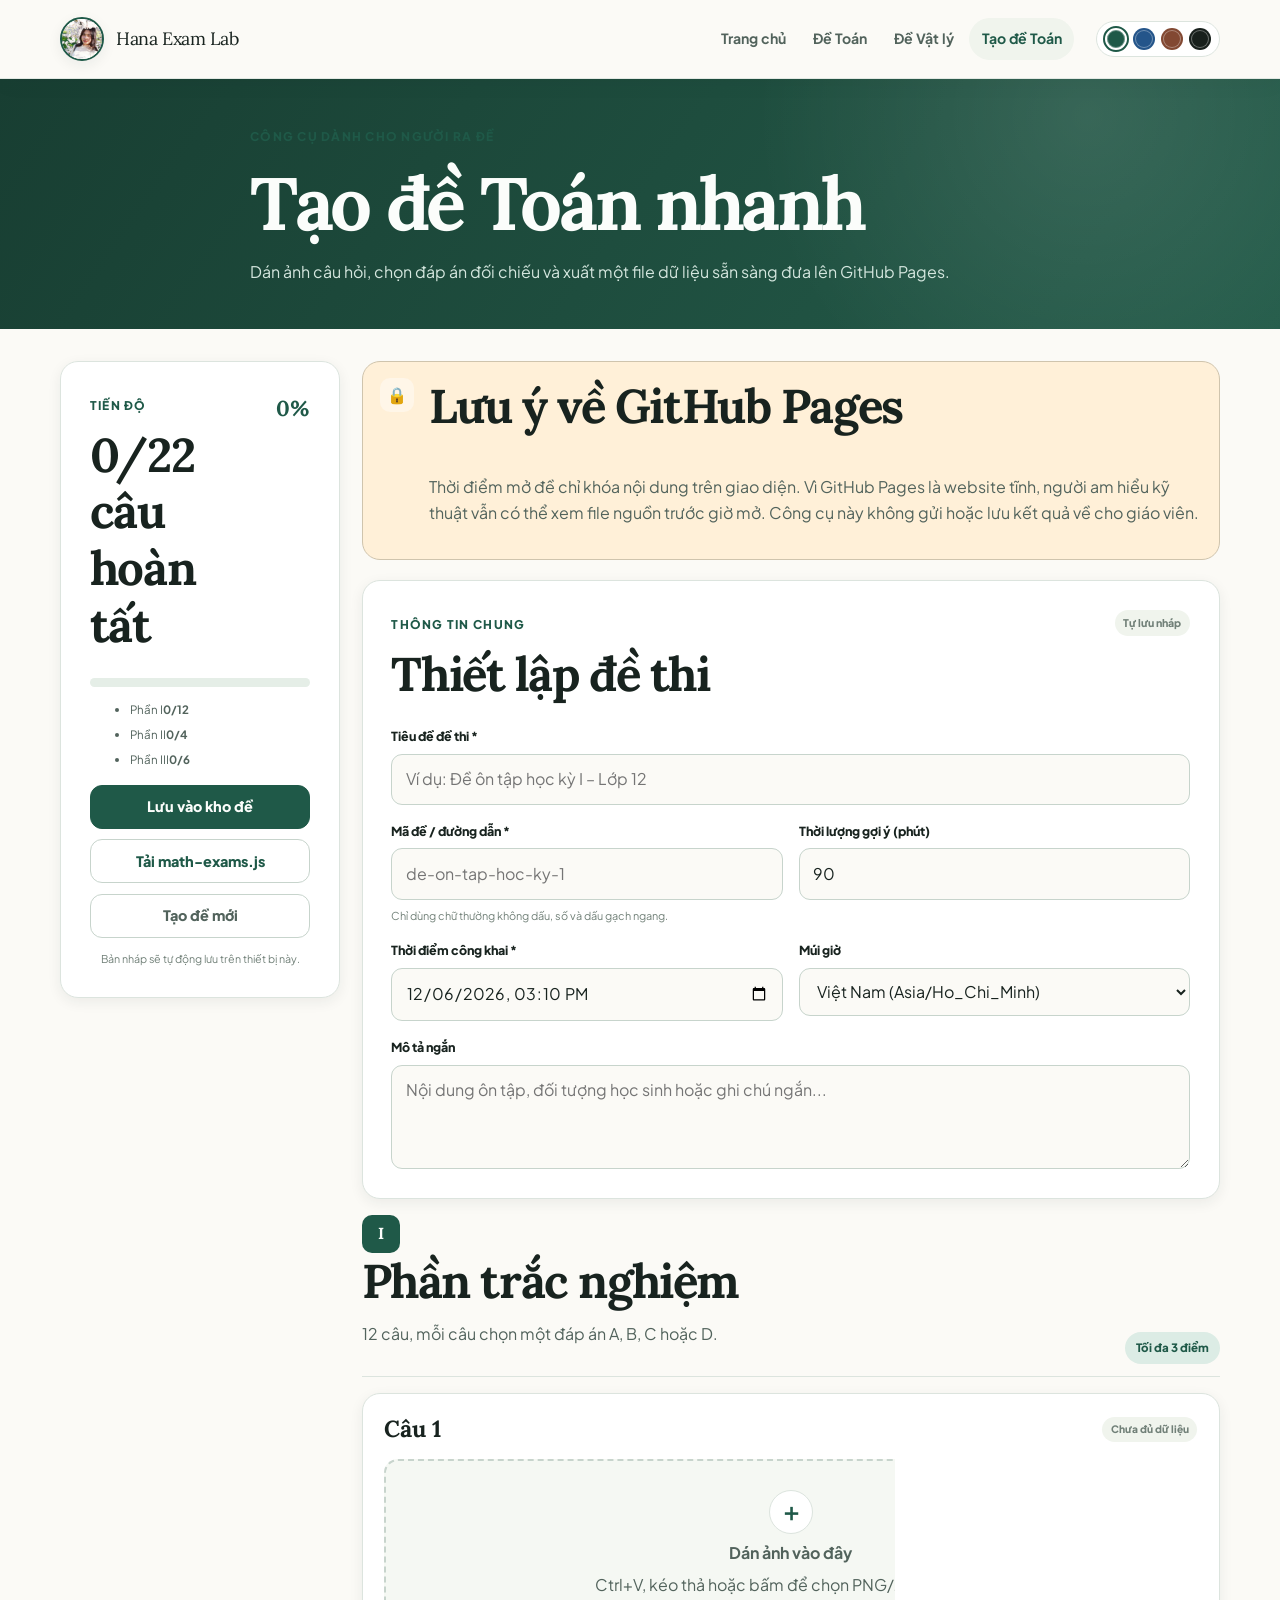
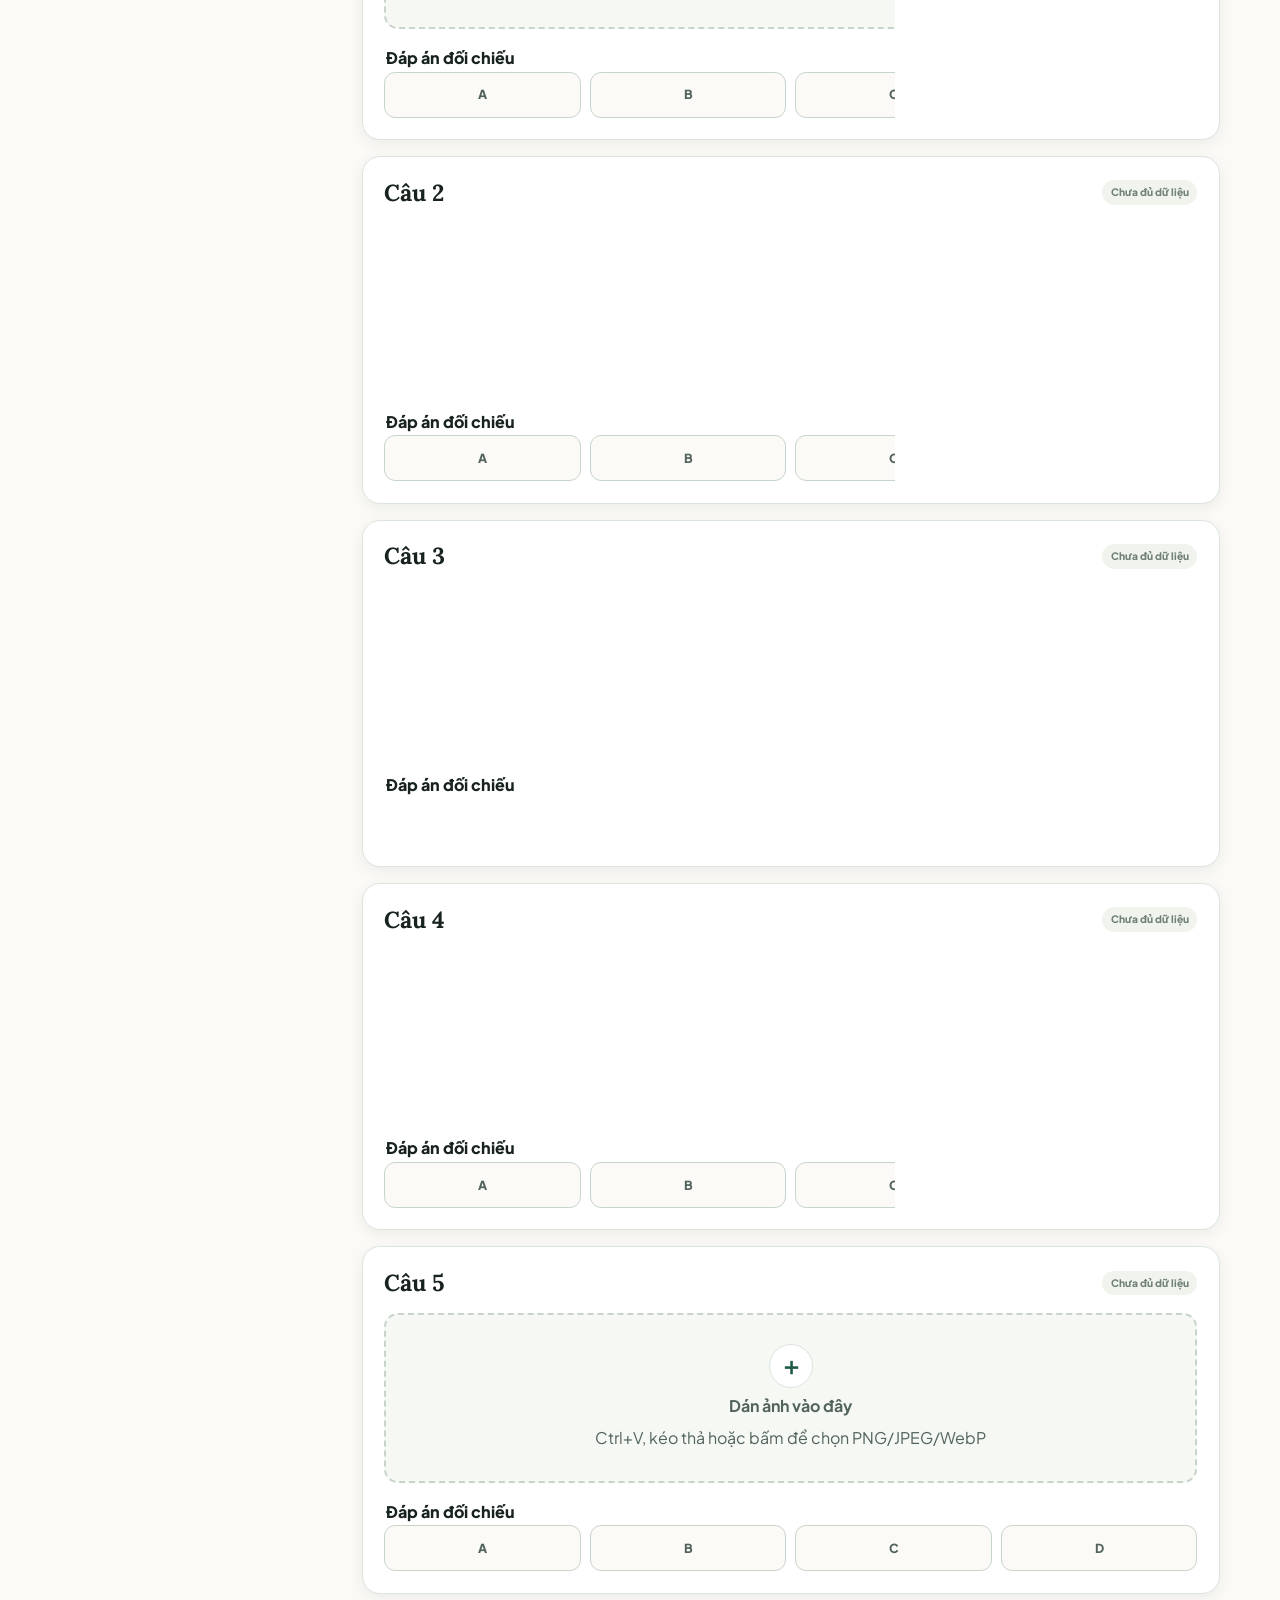
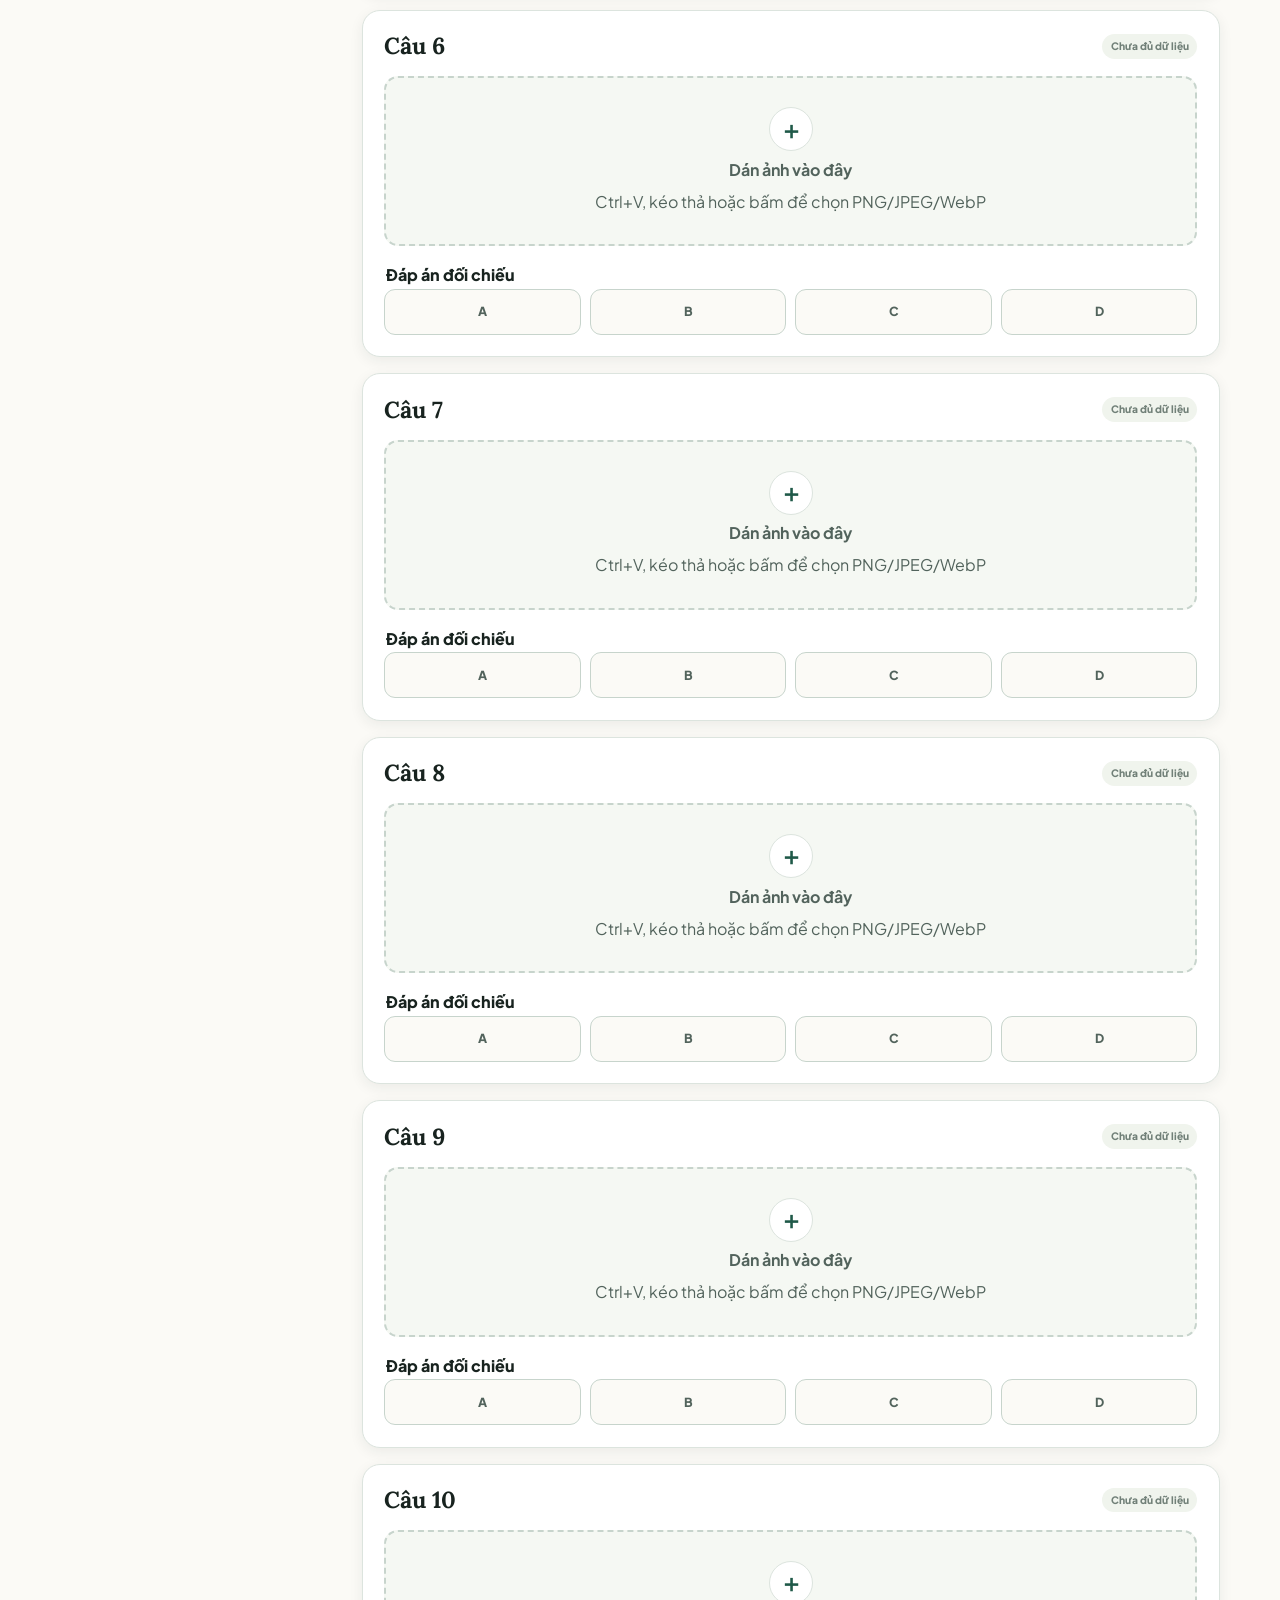
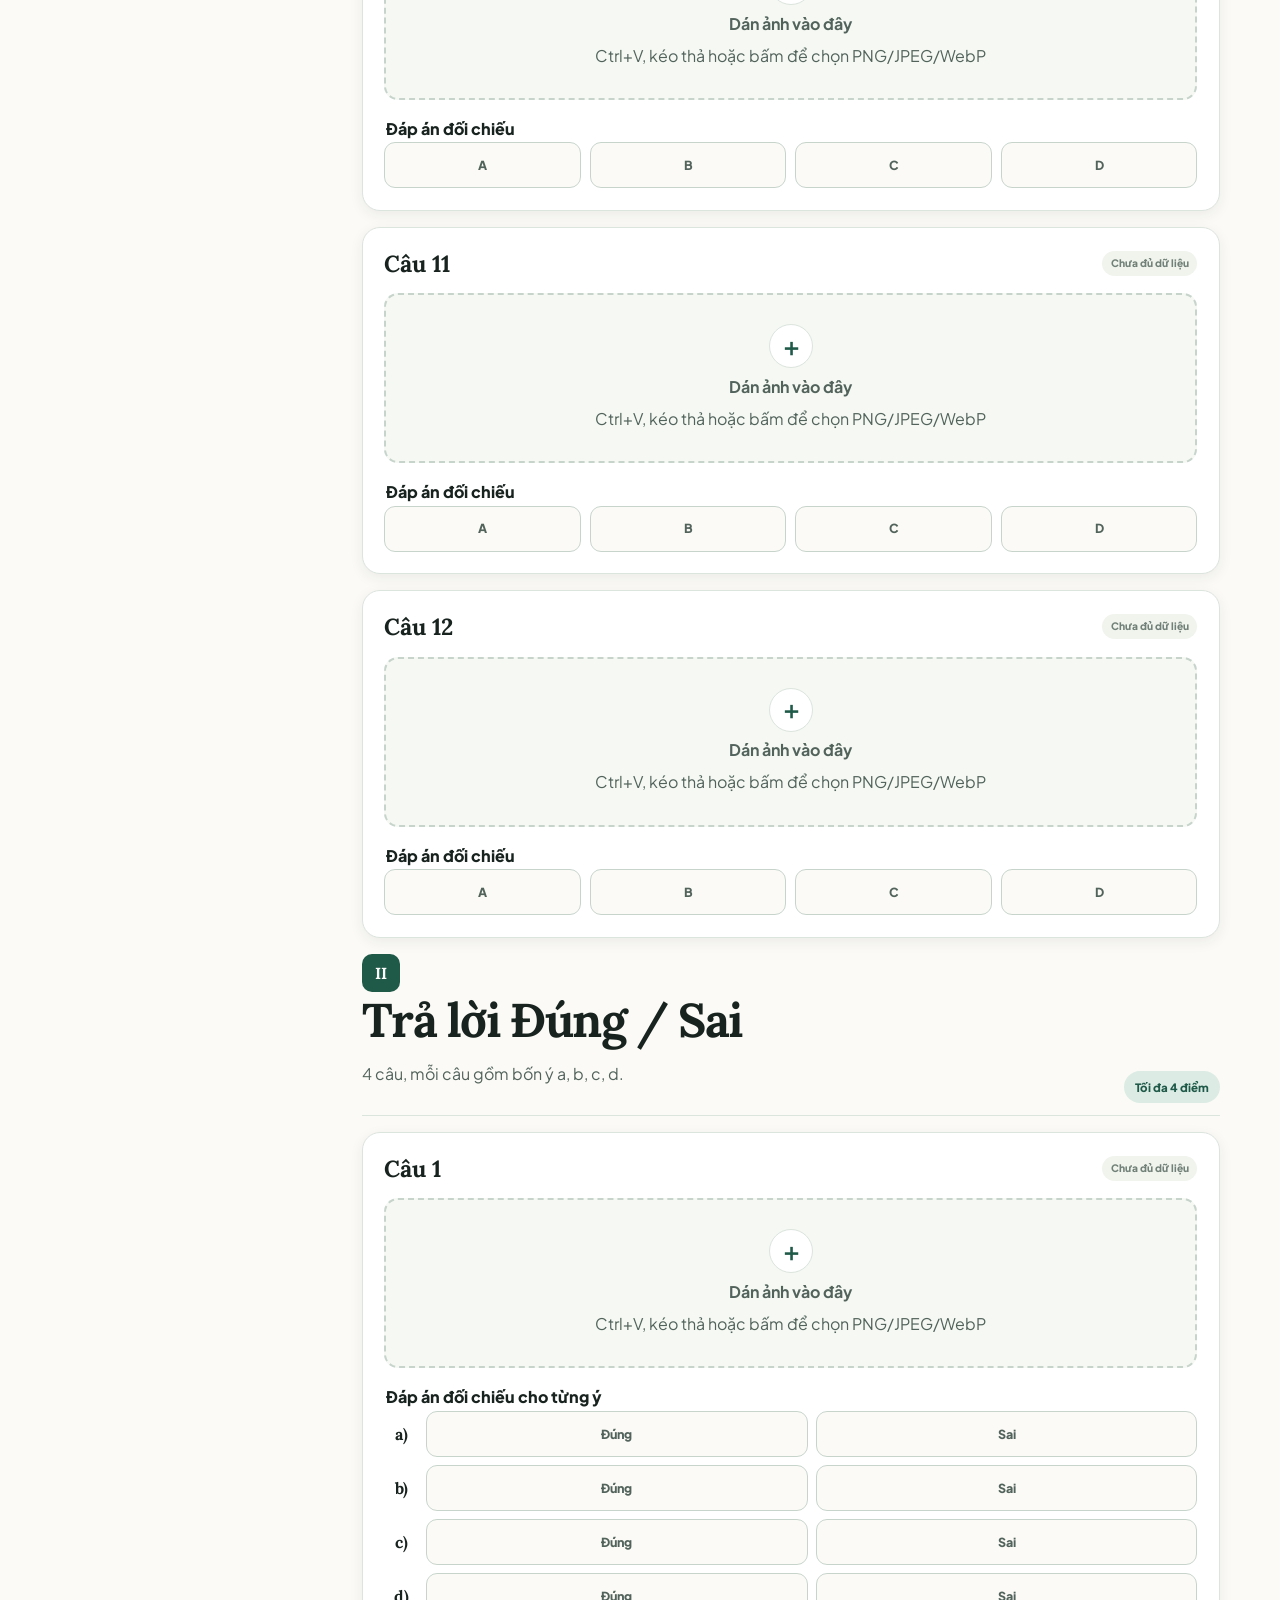
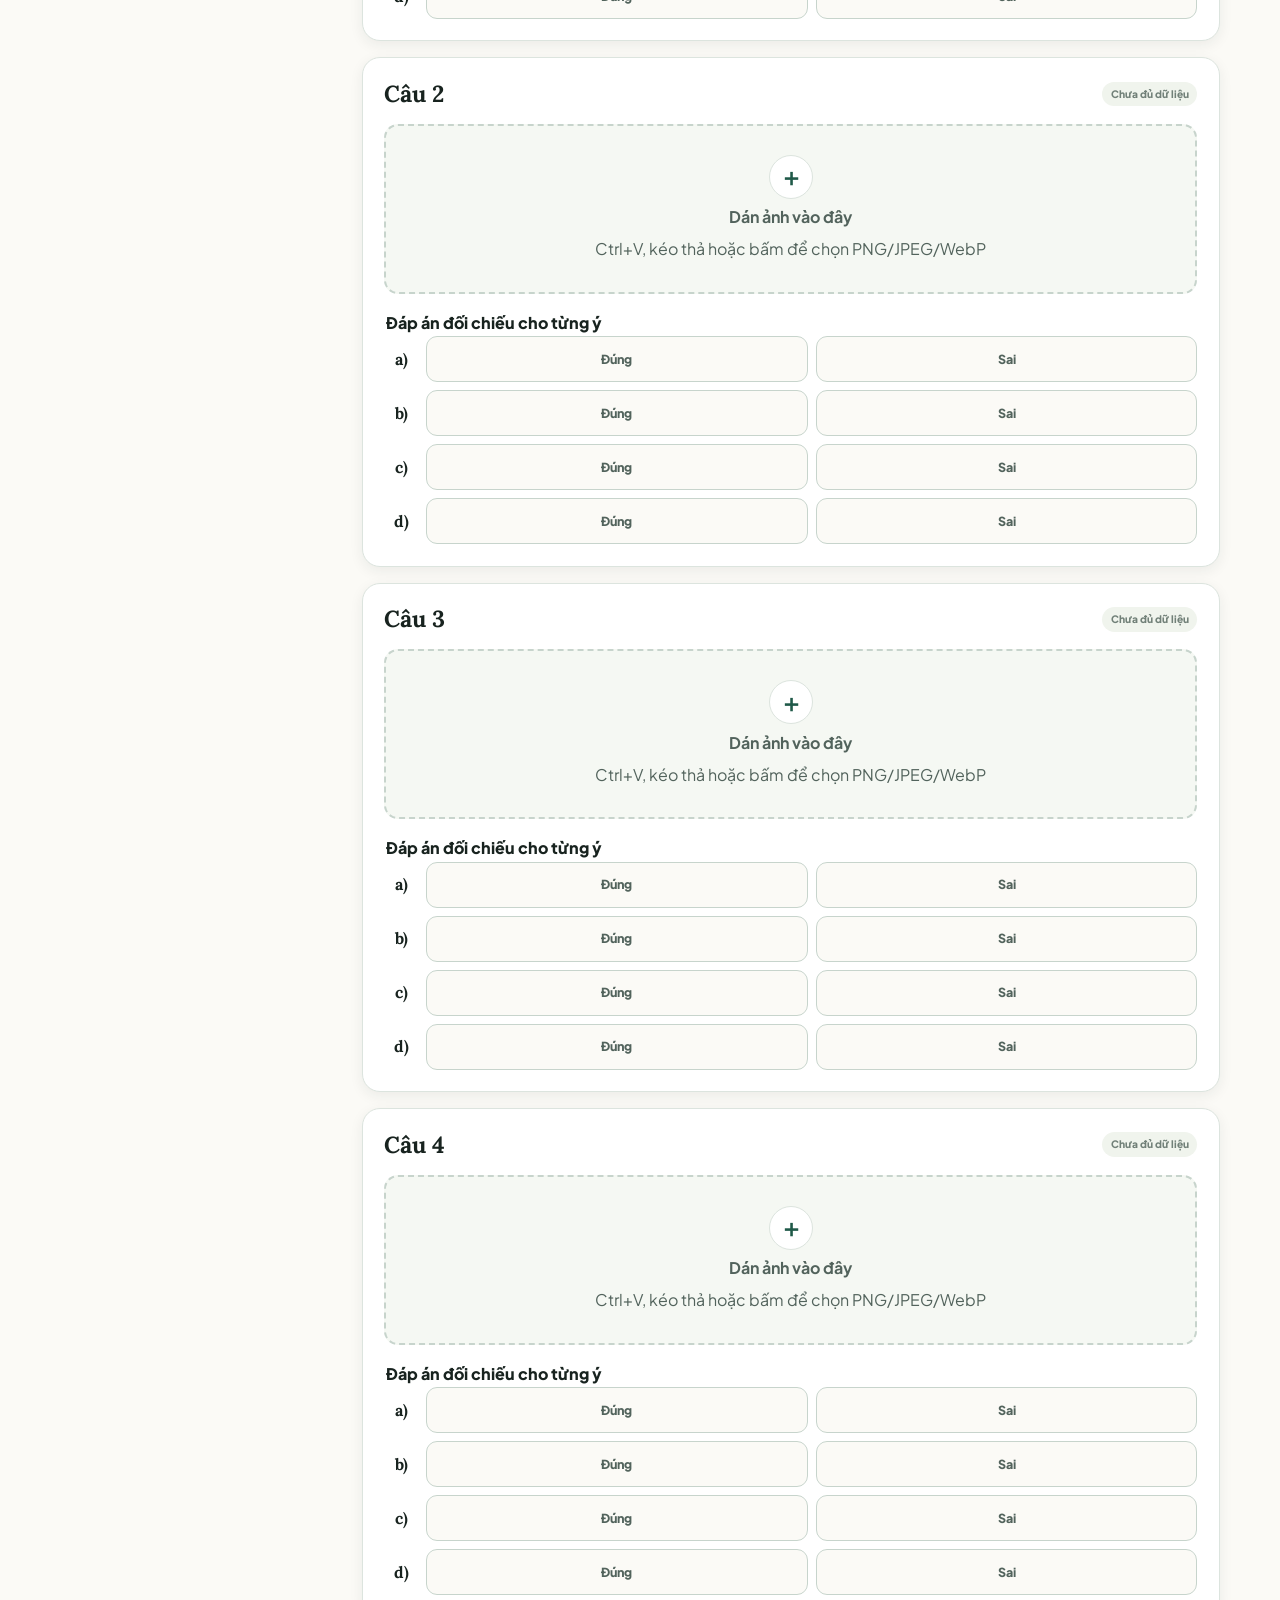
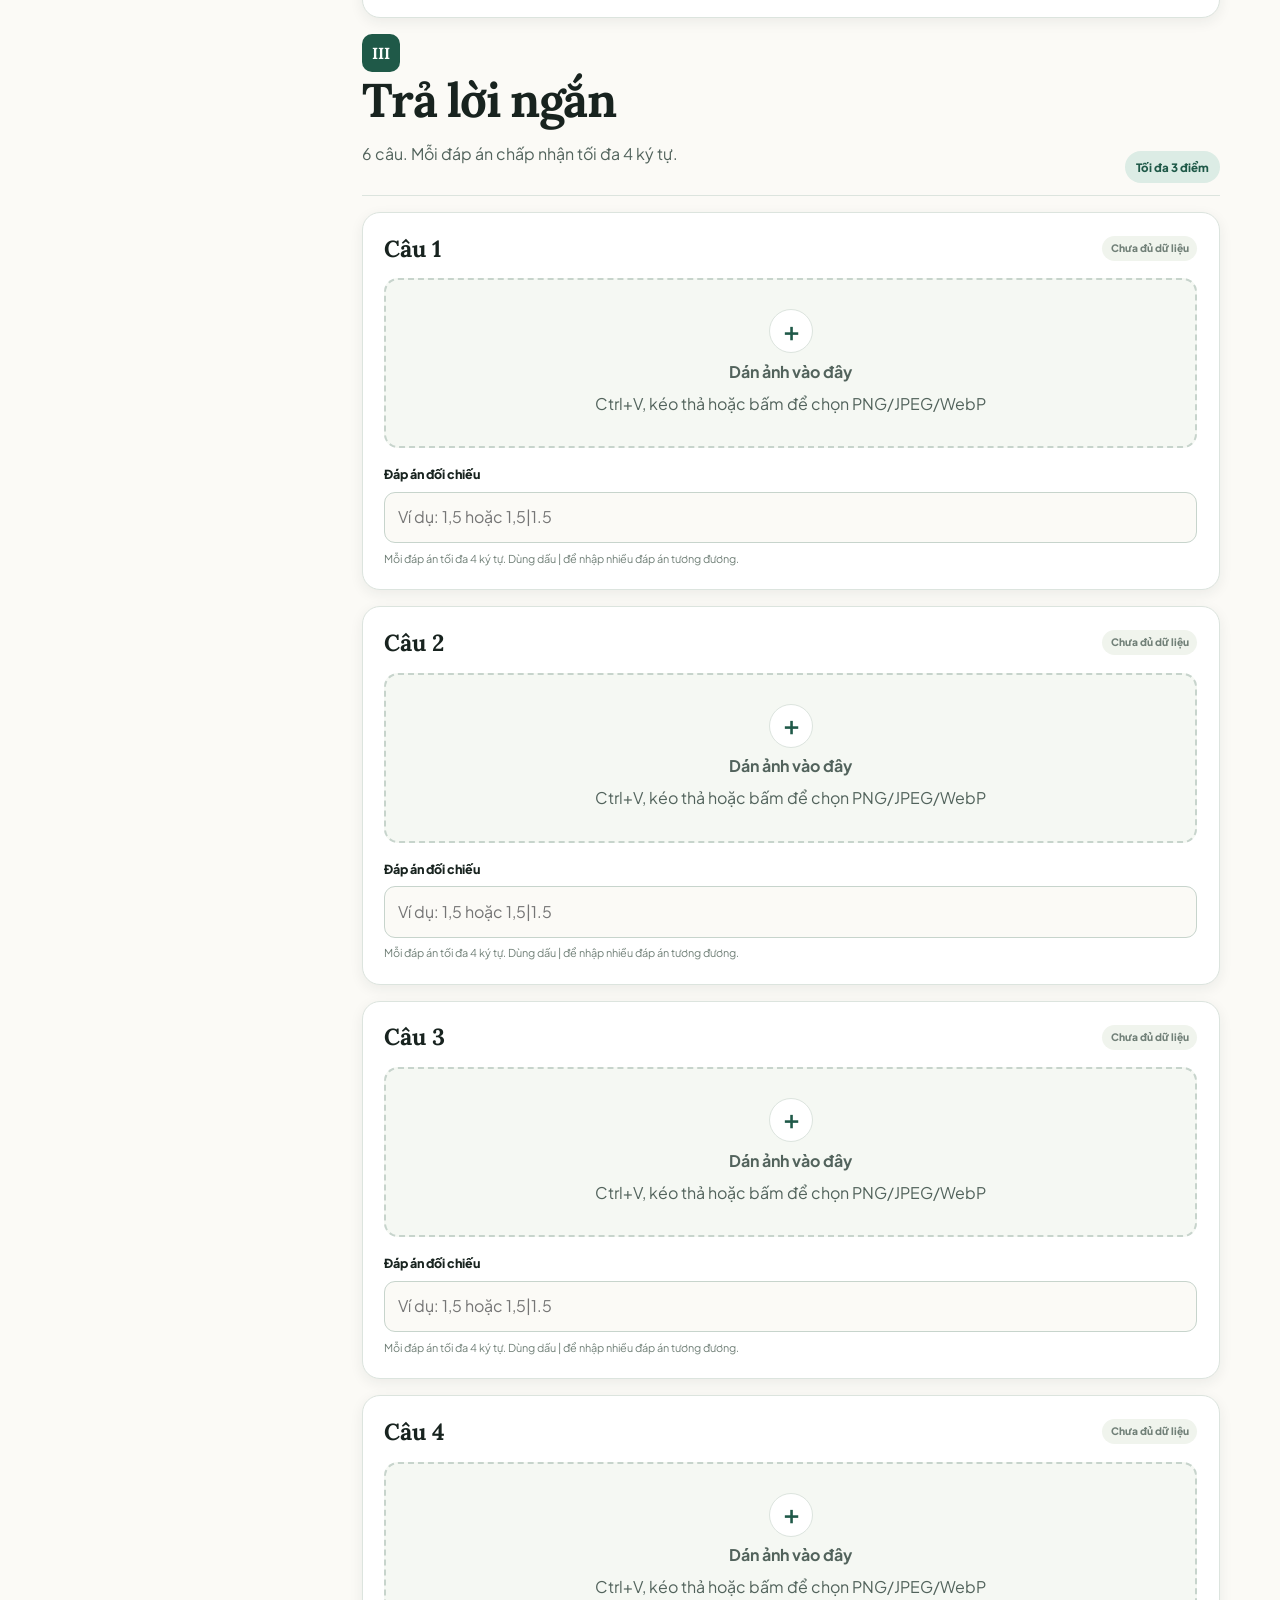
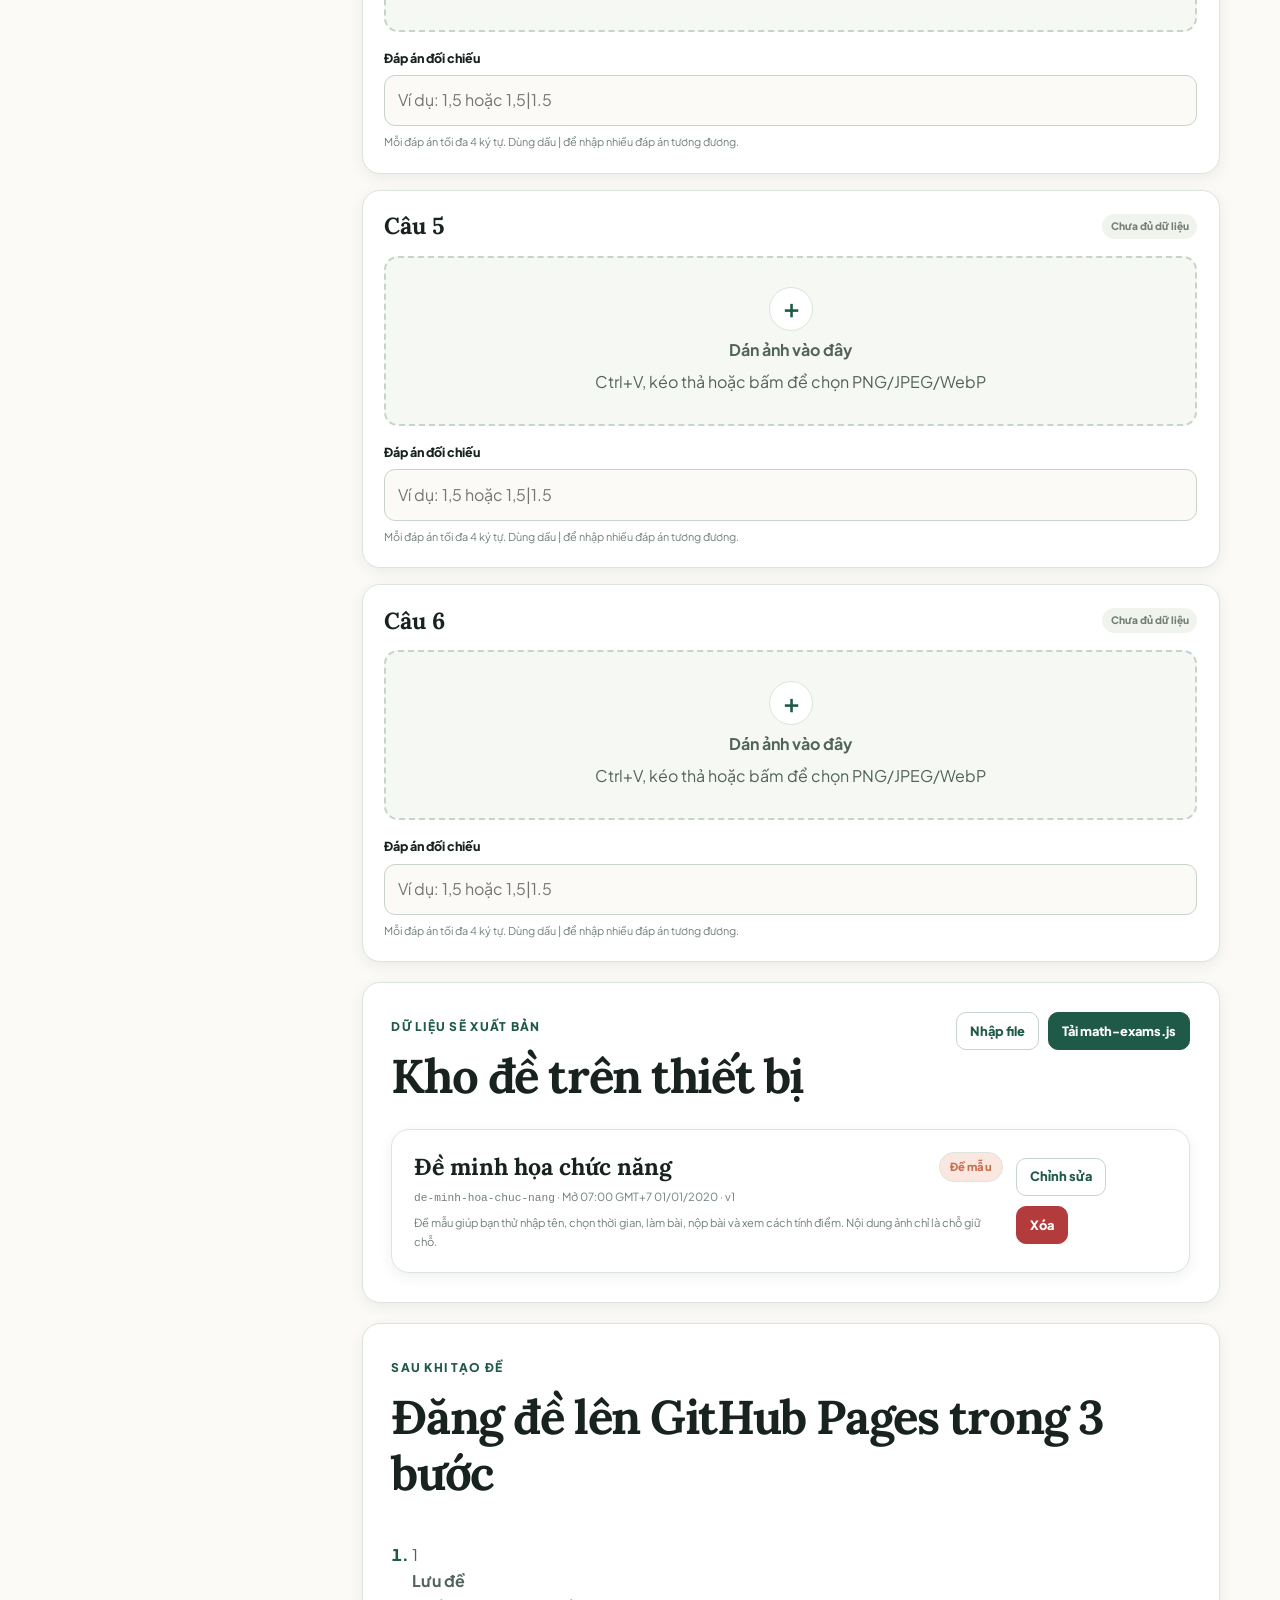
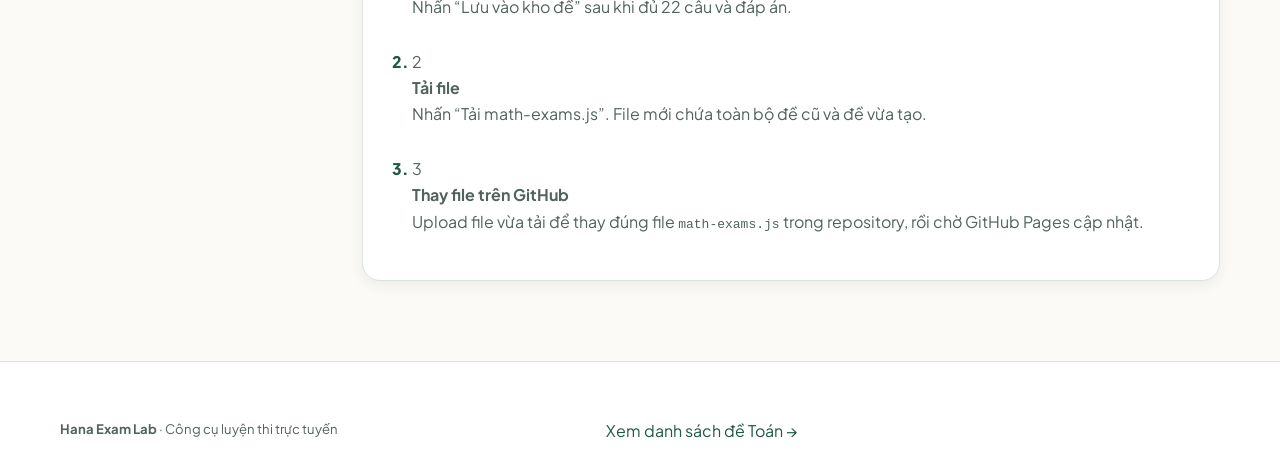
==== create-math.html @ 22a87913 "Add files via upload" ====
<!DOCTYPE html>
<html lang="vi" data-theme="classic">
<head>
  <meta charset="UTF-8" />
  <meta name="viewport" content="width=device-width, initial-scale=1.0" />
  <title>Tạo đề Toán | Hana Exam Lab</title>
  <meta name="description" content="Công cụ tạo nhanh đề Toán theo cấu trúc thi tốt nghiệp THPT trên GitHub Pages." />
  <link rel="preconnect" href="https://fonts.googleapis.com" />
  <link rel="preconnect" href="https://fonts.gstatic.com" crossorigin />
  <link href="https://fonts.googleapis.com/css2?family=Lora:wght@500;700&amp;family=Plus+Jakarta+Sans:wght@400;500;600;700&amp;display=swap" rel="stylesheet" />
  <link rel="stylesheet" href="styles.css" />
</head>
<body data-page="builder">
  <a class="skip-link" href="#main-content">Bỏ qua điều hướng</a>

  <header class="site-header">
    <div class="container nav-wrapper">
      <a class="brand-logo" href="index.html" aria-label="Hana Exam Lab - Trang chủ">
        <img class="brand-logo-img" src="profile.jpg" alt="" width="44" height="44" />
        <span>Hana Exam Lab</span>
      </a>

      <button class="nav-toggle" type="button" data-nav-toggle aria-expanded="false" aria-controls="primary-nav">
        <span aria-hidden="true">☰</span><span class="sr-only">Mở trình đơn</span>
      </button>

      <nav class="primary-nav" id="primary-nav" data-nav-menu aria-label="Điều hướng chính">
        <a href="index.html">Trang chủ</a>
        <a href="math.html">Đề Toán</a>
        <a href="physics.html">Đề Vật lý</a>
        <a class="active nav-creator-link" href="create-math.html" aria-current="page">Tạo đề Toán</a>
      </nav>
      <div class="theme-switcher" aria-label="Chọn giao diện">
        <button class="theme-btn active" type="button" data-theme-choice="classic" style="--swatch:#1e3a2f" aria-label="Giao diện xanh lá"></button>
        <button class="theme-btn" type="button" data-theme-choice="ocean" style="--swatch:#1b365d" aria-label="Giao diện xanh biển"></button>
        <button class="theme-btn" type="button" data-theme-choice="sand" style="--swatch:#7c3f2c" aria-label="Giao diện đất nung"></button>
        <button class="theme-btn" type="button" data-theme-choice="dark" style="--swatch:#121815" aria-label="Giao diện tối"></button>
      </div>
    </div>
  </header>

  <main id="main-content">
    <section class="page-hero builder-hero">
      <div class="container narrow-container">
        <span class="eyebrow">Công cụ dành cho người ra đề</span>
        <h1>Tạo đề Toán nhanh</h1>
        <p>Dán ảnh câu hỏi, chọn đáp án đối chiếu và xuất một file dữ liệu sẵn sàng đưa lên GitHub Pages.</p>
      </div>
    </section>

    <div class="container builder-layout">
      <aside class="builder-sidebar" aria-label="Tiến độ và thao tác">
        <div class="panel sticky-panel">
          <div class="panel-heading compact-heading">
            <div>
              <span class="eyebrow">Tiến độ</span>
              <h2 id="builder-progress-text">0/22 câu hoàn tất</h2>
            </div>
            <span class="progress-percent" id="builder-progress-percent">0%</span>
          </div>
          <div class="progress-track" aria-hidden="true">
            <span id="builder-progress-bar" style="width:0%"></span>
          </div>
          <ul class="progress-breakdown" aria-label="Tiến độ từng phần">
            <li><span>Phần I</span><strong id="progress-mcq">0/12</strong></li>
            <li><span>Phần II</span><strong id="progress-tf">0/4</strong></li>
            <li><span>Phần III</span><strong id="progress-short">0/6</strong></li>
          </ul>
          <div class="builder-action-stack">
            <button class="btn btn-primary" type="button" id="save-exam-btn">Lưu vào kho đề</button>
            <button class="btn btn-secondary" type="button" id="export-catalog-btn">Tải math-exams.js</button>
            <button class="btn btn-ghost" type="button" id="reset-draft-btn">Tạo đề mới</button>
          </div>
          <p class="autosave-note" id="autosave-status" aria-live="polite">Bản nháp sẽ tự động lưu trên thiết bị này.</p>
        </div>
      </aside>

      <div class="builder-main">
        <section class="notice-card warning-notice" aria-labelledby="static-limit-title">
          <div class="notice-icon" aria-hidden="true">🔒</div>
          <div>
            <h2 id="static-limit-title">Lưu ý về GitHub Pages</h2>
            <p>Thời điểm mở đề chỉ khóa nội dung trên giao diện. Vì GitHub Pages là website tĩnh, người am hiểu kỹ thuật vẫn có thể xem file nguồn trước giờ mở. Công cụ này không gửi hoặc lưu kết quả về cho giáo viên.</p>
          </div>
        </section>

        <form id="exam-builder-form" novalidate>
          <section class="panel metadata-panel" aria-labelledby="metadata-title">
            <div class="panel-heading">
              <div>
                <span class="eyebrow">Thông tin chung</span>
                <h2 id="metadata-title">Thiết lập đề thi</h2>
              </div>
              <span class="draft-badge">Tự lưu nháp</span>
            </div>

            <div class="form-grid two-columns">
              <div class="form-field full-width">
                <label for="exam-title">Tiêu đề đề thi <span aria-hidden="true">*</span></label>
                <input id="exam-title" name="title" type="text" maxlength="140" autocomplete="off" placeholder="Ví dụ: Đề ôn tập học kỳ I – Lớp 12" required />
              </div>
              <div class="form-field">
                <label for="exam-id">Mã đề / đường dẫn <span aria-hidden="true">*</span></label>
                <input id="exam-id" name="id" type="text" maxlength="80" pattern="[a-z0-9-]+" autocomplete="off" placeholder="de-on-tap-hoc-ky-1" required />
                <small>Chỉ dùng chữ thường không dấu, số và dấu gạch ngang.</small>
              </div>
              <div class="form-field">
                <label for="standard-duration">Thời lượng gợi ý (phút)</label>
                <input id="standard-duration" name="standardDuration" type="number" min="5" max="240" step="1" value="90" />
              </div>
              <div class="form-field">
                <label for="publish-local">Thời điểm công khai <span aria-hidden="true">*</span></label>
                <input id="publish-local" name="publishLocal" type="datetime-local" required />
              </div>
              <div class="form-field">
                <label for="exam-timezone">Múi giờ</label>
                <select id="exam-timezone" name="timeZone">
                  <option value="Asia/Ho_Chi_Minh">Việt Nam (Asia/Ho_Chi_Minh)</option>
                  <option value="Australia/Sydney">Sydney (Australia/Sydney)</option>
                  <option value="UTC">UTC</option>
                </select>
              </div>
              <div class="form-field full-width">
                <label for="exam-description">Mô tả ngắn</label>
                <textarea id="exam-description" name="description" rows="3" maxlength="360" placeholder="Nội dung ôn tập, đối tượng học sinh hoặc ghi chú ngắn..."></textarea>
              </div>
            </div>
          </section>

          <section class="builder-section" aria-labelledby="mcq-title">
            <div class="section-heading-row">
              <div>
                <span class="section-number">I</span>
                <div>
                  <h2 id="mcq-title">Phần trắc nghiệm</h2>
                  <p>12 câu, mỗi câu chọn một đáp án A, B, C hoặc D.</p>
                </div>
              </div>
              <span class="section-score">Tối đa 3 điểm</span>
            </div>
            <div id="mcq-builder" class="builder-question-list"></div>
          </section>

          <section class="builder-section" aria-labelledby="tf-title">
            <div class="section-heading-row">
              <div>
                <span class="section-number">II</span>
                <div>
                  <h2 id="tf-title">Trả lời Đúng / Sai</h2>
                  <p>4 câu, mỗi câu gồm bốn ý a, b, c, d.</p>
                </div>
              </div>
              <span class="section-score">Tối đa 4 điểm</span>
            </div>
            <div id="tf-builder" class="builder-question-list"></div>
          </section>

          <section class="builder-section" aria-labelledby="short-title">
            <div class="section-heading-row">
              <div>
                <span class="section-number">III</span>
                <div>
                  <h2 id="short-title">Trả lời ngắn</h2>
                  <p>6 câu. Mỗi đáp án chấp nhận tối đa 4 ký tự.</p>
                </div>
              </div>
              <span class="section-score">Tối đa 3 điểm</span>
            </div>
            <div id="short-builder" class="builder-question-list"></div>
          </section>
        </form>

        <section class="panel catalog-panel" aria-labelledby="catalog-title">
          <div class="panel-heading catalog-heading">
            <div>
              <span class="eyebrow">Dữ liệu sẽ xuất bản</span>
              <h2 id="catalog-title">Kho đề trên thiết bị</h2>
            </div>
            <div class="inline-actions">
              <button class="btn btn-small btn-secondary" type="button" id="import-catalog-btn">Nhập file</button>
              <input class="visually-hidden" id="import-catalog-file" type="file" accept=".js,.json,application/json,text/javascript" />
              <button class="btn btn-small btn-primary" type="button" id="export-catalog-btn-bottom">Tải math-exams.js</button>
            </div>
          </div>
          <div id="catalog-list" class="catalog-list"></div>
        </section>

        <section class="panel publish-guide" aria-labelledby="publish-guide-title">
          <span class="eyebrow">Sau khi tạo đề</span>
          <h2 id="publish-guide-title">Đăng đề lên GitHub Pages trong 3 bước</h2>
          <ol class="step-list">
            <li><span>1</span><div><strong>Lưu đề</strong><p>Nhấn “Lưu vào kho đề” sau khi đủ 22 câu và đáp án.</p></div></li>
            <li><span>2</span><div><strong>Tải file</strong><p>Nhấn “Tải math-exams.js”. File mới chứa toàn bộ đề cũ và đề vừa tạo.</p></div></li>
            <li><span>3</span><div><strong>Thay file trên GitHub</strong><p>Upload file vừa tải để thay đúng file <code>math-exams.js</code> trong repository, rồi chờ GitHub Pages cập nhật.</p></div></li>
          </ol>
        </section>
      </div>
    </div>
  </main>

  <footer class="site-footer">
    <div class="container footer-inner">
      <p><strong>Hana Exam Lab</strong> · Công cụ luyện thi trực tuyến</p>
      <a href="math.html">Xem danh sách đề Toán →</a>
    </div>
  </footer>

  <div class="toast" id="builder-toast" role="status" aria-live="polite" hidden></div>

  <script src="math-exams.js"></script>
  <script src="app.js"></script>
  <script src="builder.js"></script>
</body>
</html>
---- styles.css ----
/* Hana Exam Lab — shared visual system for GitHub Pages */
:root,
[data-theme="classic"] {
  color-scheme: light;
  --bg: #fbfaf6;
  --surface: #ffffff;
  --surface-soft: #f0f4ed;
  --surface-strong: #e5eee7;
  --ink: #18231f;
  --ink-soft: #52635c;
  --ink-faint: #718078;
  --primary: #1f5948;
  --primary-strong: #153f33;
  --primary-soft: #dcece5;
  --accent: #c86f52;
  --accent-soft: #fae7df;
  --border: #dce4de;
  --border-strong: #c7d4cc;
  --success: #18744d;
  --success-soft: #ddf3e7;
  --warning: #a76518;
  --warning-soft: #fff0d8;
  --danger: #b43b3b;
  --danger-soft: #fde8e8;
  --hero: #183e32;
  --hero-2: #245c4a;
  --hero-ink: #fbfdfb;
  --hero-muted: #d4e6de;
  --shadow-sm: 0 4px 14px rgba(25, 49, 41, .07);
  --shadow: 0 16px 42px rgba(25, 49, 41, .10);
  --shadow-lg: 0 26px 70px rgba(15, 39, 31, .18);
  --radius-sm: 10px;
  --radius: 18px;
  --radius-lg: 28px;
  --container: 1160px;
}

[data-theme="ocean"] {
  color-scheme: light;
  --bg: #f7f9fc;
  --surface: #ffffff;
  --surface-soft: #edf3f9;
  --surface-strong: #dfeaf5;
  --ink: #142437;
  --ink-soft: #53677c;
  --ink-faint: #728399;
  --primary: #24558a;
  --primary-strong: #193e67;
  --primary-soft: #dce9f7;
  --accent: #2b827d;
  --accent-soft: #dff3f0;
  --border: #d8e2ed;
  --border-strong: #c2d2e1;
  --success: #18705e;
  --success-soft: #dcf2eb;
  --warning: #97620f;
  --warning-soft: #fff1d5;
  --danger: #ae3d4f;
  --danger-soft: #fbe6e9;
  --hero: #153554;
  --hero-2: #245681;
  --hero-ink: #fbfdff;
  --hero-muted: #d6e6f4;
}

[data-theme="sand"] {
  color-scheme: light;
  --bg: #fdf9f4;
  --surface: #ffffff;
  --surface-soft: #f7eee5;
  --surface-strong: #efe0d3;
  --ink: #2b211d;
  --ink-soft: #6e5b51;
  --ink-faint: #89766d;
  --primary: #824832;
  --primary-strong: #613523;
  --primary-soft: #f3e1d7;
  --accent: #356556;
  --accent-soft: #dfede8;
  --border: #e8ddd3;
  --border-strong: #d9c9bc;
  --success: #326b50;
  --success-soft: #e0f0e6;
  --warning: #a46515;
  --warning-soft: #fff0d7;
  --danger: #b23d38;
  --danger-soft: #fbe7e5;
  --hero: #683724;
  --hero-2: #8a4e36;
  --hero-ink: #fffdf9;
  --hero-muted: #f0ddd2;
}

[data-theme="dark"] {
  color-scheme: dark;
  --bg: #101713;
  --surface: #19231e;
  --surface-soft: #202e27;
  --surface-strong: #293a31;
  --ink: #eff5f1;
  --ink-soft: #b6c5bd;
  --ink-faint: #8fa298;
  --primary: #86c6a7;
  --primary-strong: #a2d7bd;
  --primary-soft: #254537;
  --accent: #e79b7d;
  --accent-soft: #4b3028;
  --border: #304039;
  --border-strong: #41544a;
  --success: #7fd2a9;
  --success-soft: #214638;
  --warning: #f2bd6a;
  --warning-soft: #483921;
  --danger: #f29191;
  --danger-soft: #4d2929;
  --hero: #17251e;
  --hero-2: #234233;
  --hero-ink: #f5faf7;
  --hero-muted: #c0d5ca;
  --shadow-sm: 0 4px 14px rgba(0, 0, 0, .18);
  --shadow: 0 16px 42px rgba(0, 0, 0, .28);
  --shadow-lg: 0 26px 70px rgba(0, 0, 0, .42);
}

*,
*::before,
*::after {
  box-sizing: border-box;
}

html {
  scroll-behavior: smooth;
  scroll-padding-top: 110px;
}

body {
  margin: 0;
  min-width: 300px;
  min-height: 100vh;
  font-family: "Plus Jakarta Sans", system-ui, -apple-system, BlinkMacSystemFont, "Segoe UI", sans-serif;
  color: var(--ink);
  background: var(--bg);
  line-height: 1.65;
  transition: color .2s ease, background-color .2s ease;
}

body.modal-open {
  overflow: hidden;
}

h1,
h2,
h3,
h4,
p,
ul,
ol,
figure {
  margin-top: 0;
}

h1,
h2,
h3,
h4,
.brand,
.brand-logo {
  font-family: "Lora", Georgia, serif;
  color: var(--ink);
  line-height: 1.2;
}

h1 {
  font-size: clamp(2.25rem, 5.8vw, 4.85rem);
  letter-spacing: -.045em;
}

h2 {
  font-size: clamp(1.75rem, 3.7vw, 3rem);
  letter-spacing: -.03em;
}

h3 {
  font-size: clamp(1.16rem, 2vw, 1.45rem);
}

p {
  color: var(--ink-soft);
}

a {
  color: var(--primary);
  text-decoration: none;
}

img {
  display: block;
  max-width: 100%;
  height: auto;
}

button,
input,
select,
textarea {
  font: inherit;
}

button,
label,
select {
  -webkit-tap-highlight-color: transparent;
}

button {
  color: inherit;
}

:focus-visible {
  outline: 3px solid color-mix(in srgb, var(--accent) 78%, white);
  outline-offset: 3px;
}

::selection {
  color: var(--hero-ink);
  background: var(--primary);
}

.container {
  width: min(var(--container), calc(100% - 2.5rem));
  margin-inline: auto;
}

.narrow-container,
.hero-narrow {
  max-width: 780px;
}

.sr-only,
.visually-hidden {
  position: absolute !important;
  width: 1px !important;
  height: 1px !important;
  padding: 0 !important;
  margin: -1px !important;
  overflow: hidden !important;
  clip: rect(0, 0, 0, 0) !important;
  white-space: nowrap !important;
  border: 0 !important;
}

.skip-link {
  position: fixed;
  top: .75rem;
  left: .75rem;
  z-index: 2000;
  padding: .72rem 1rem;
  color: white;
  background: #111;
  border-radius: 8px;
  transform: translateY(-180%);
  transition: transform .2s ease;
}

.skip-link:focus {
  transform: none;
}

/* Header */
.site-header {
  position: sticky;
  top: 0;
  z-index: 500;
  border-bottom: 1px solid color-mix(in srgb, var(--border) 82%, transparent);
  background: color-mix(in srgb, var(--bg) 92%, transparent);
  box-shadow: 0 5px 22px rgba(17, 36, 29, .035);
  backdrop-filter: blur(16px);
}

.nav-row,
.nav-wrapper {
  min-height: 78px;
  display: flex;
  align-items: center;
  gap: 1rem;
}

.brand,
.brand-logo {
  display: inline-flex;
  align-items: center;
  flex: 0 0 auto;
  gap: .75rem;
  color: var(--ink);
  text-decoration: none;
}

.brand-avatar,
.brand-logo-img {
  width: 44px;
  height: 44px;
  flex: 0 0 44px;
  object-fit: cover;
  object-position: center 25%;
  border: 2px solid var(--primary);
  border-radius: 50%;
  box-shadow: var(--shadow-sm);
}

.brand-copy {
  display: grid;
  gap: .05rem;
  line-height: 1.1;
}

.brand-copy strong,
.brand-logo {
  font-size: 1.12rem;
  letter-spacing: -.02em;
}

.brand-copy small {
  color: var(--ink-faint);
  font-family: "Plus Jakarta Sans", sans-serif;
  font-size: .64rem;
  font-weight: 700;
  letter-spacing: .08em;
  text-transform: uppercase;
}

.site-nav,
.primary-nav,
.nav-links {
  display: flex;
  align-items: center;
  gap: .15rem;
  margin: 0 0 0 auto;
  padding: 0;
  list-style: none;
}

.site-nav a,
.primary-nav a,
.nav-links a {
  display: inline-flex;
  min-height: 42px;
  align-items: center;
  justify-content: center;
  padding: .55rem .78rem;
  color: var(--ink-soft);
  border-radius: 999px;
  font-size: .88rem;
  font-weight: 700;
  transition: background .2s ease, color .2s ease, transform .2s ease;
}

.site-nav a:hover,
.primary-nav a:hover,
.nav-links a:hover,
.site-nav a.active,
.primary-nav a.active,
.nav-links a.active {
  color: var(--primary);
  background: var(--surface-soft);
}

.site-nav .nav-creator-link,
.primary-nav .nav-creator-link,
.nav-links .nav-creator-link {
  color: var(--hero-ink);
  background: var(--primary);
}

.site-nav .nav-creator-link:hover,
.primary-nav .nav-creator-link:hover,
.nav-links .nav-creator-link:hover {
  color: var(--hero-ink);
  background: var(--primary-strong);
  transform: translateY(-1px);
}

.theme-picker,
.theme-switcher {
  display: inline-flex;
  align-items: center;
  gap: .38rem;
  flex: 0 0 auto;
  margin-left: .35rem;
  padding: .36rem .5rem;
  background: var(--surface);
  border: 1px solid var(--border);
  border-radius: 999px;
}

.theme-label {
  margin-right: .1rem;
  color: var(--ink-faint);
  font-size: .68rem;
  font-weight: 800;
  text-transform: uppercase;
  letter-spacing: .06em;
}

.theme-dot,
.theme-btn {
  width: 22px;
  height: 22px;
  min-width: 22px;
  padding: 0;
  border: 2px solid transparent;
  border-radius: 50%;
  box-shadow: inset 0 0 0 1px rgba(255,255,255,.35);
  cursor: pointer;
}

.theme-dot[data-theme-choice="classic"],
.theme-dot[data-theme-value="classic"],
.theme-dot[data-theme="classic"],
.theme-btn[data-theme-choice="classic"],
.theme-btn[data-theme="classic"] { background: #1f5948; }
.theme-dot[data-theme-choice="ocean"],
.theme-dot[data-theme-value="ocean"],
.theme-dot[data-theme="ocean"],
.theme-btn[data-theme-choice="ocean"],
.theme-btn[data-theme="ocean"] { background: #24558a; }
.theme-dot[data-theme-choice="sand"],
.theme-dot[data-theme-value="sand"],
.theme-dot[data-theme="sand"],
.theme-btn[data-theme-choice="sand"],
.theme-btn[data-theme="sand"] { background: #824832; }
.theme-dot[data-theme-choice="dark"],
.theme-dot[data-theme-value="dark"],
.theme-dot[data-theme="dark"],
.theme-btn[data-theme-choice="dark"],
.theme-btn[data-theme="dark"] { background: #18201c; }

.theme-dot.is-active,
.theme-dot.active,
.theme-btn.is-active,
.theme-btn.active {
  border-color: var(--surface);
  outline: 2px solid var(--primary);
}

.nav-toggle,
.mobile-nav-toggle {
  display: none;
  width: 44px;
  height: 44px;
  margin-left: auto;
  padding: 0;
  place-items: center;
  color: var(--ink);
  background: var(--surface);
  border: 1px solid var(--border);
  border-radius: 12px;
  font-size: 1.28rem;
  cursor: pointer;
}

/* Buttons, badges and common elements */
.btn {
  display: inline-flex;
  min-height: 44px;
  align-items: center;
  justify-content: center;
  gap: .55rem;
  padding: .72rem 1.15rem;
  color: var(--ink);
  background: var(--surface);
  border: 1px solid var(--border-strong);
  border-radius: 12px;
  font-size: .9rem;
  font-weight: 800;
  line-height: 1.2;
  text-align: center;
  cursor: pointer;
  transition: transform .18s ease, box-shadow .18s ease, background .18s ease, border-color .18s ease;
}

.btn:hover:not(:disabled) {
  transform: translateY(-2px);
  box-shadow: var(--shadow-sm);
}

.btn:disabled,
.btn[aria-disabled="true"] {
  opacity: .55;
  cursor: not-allowed;
}

.btn-primary {
  color: var(--hero-ink);
  background: var(--primary);
  border-color: var(--primary);
}

.btn-primary:hover:not(:disabled) {
  background: var(--primary-strong);
  border-color: var(--primary-strong);
}

.btn-secondary {
  color: var(--primary);
  background: var(--surface);
  border-color: var(--border-strong);
}

.btn-secondary:hover:not(:disabled) {
  background: var(--primary-soft);
  border-color: var(--primary);
}

.btn-ghost {
  color: var(--ink-soft);
  background: transparent;
}

.btn-ghost-light {
  color: var(--hero-ink);
  background: rgba(255,255,255,.06);
  border-color: rgba(255,255,255,.32);
}

.btn-ghost-light:hover {
  background: rgba(255,255,255,.13);
  box-shadow: none;
}

.btn-light {
  color: var(--hero);
  background: white;
  border-color: white;
}

.btn-lg {
  min-height: 52px;
  padding: .88rem 1.35rem;
  border-radius: 14px;
}

.btn-small {
  min-height: 38px;
  padding: .55rem .82rem;
  font-size: .8rem;
  border-radius: 10px;
}

.badge {
  display: inline-flex;
  align-items: center;
  gap: .3rem;
  width: fit-content;
  padding: .3rem .62rem;
  color: var(--ink-soft);
  background: var(--surface-soft);
  border: 1px solid var(--border);
  border-radius: 999px;
  font-size: .7rem;
  font-weight: 800;
  letter-spacing: .02em;
}

.badge-success {
  color: var(--success);
  background: var(--success-soft);
  border-color: color-mix(in srgb, var(--success) 23%, transparent);
}

.badge-warning {
  color: var(--warning);
  background: var(--warning-soft);
  border-color: color-mix(in srgb, var(--warning) 25%, transparent);
}

.badge-danger {
  color: var(--danger);
  background: var(--danger-soft);
}

.badge-neutral {
  color: var(--ink-soft);
}

.eyebrow {
  display: inline-flex;
  align-items: center;
  gap: .4rem;
  margin-bottom: .7rem;
  color: var(--primary);
  font-size: .75rem;
  font-weight: 800;
  letter-spacing: .105em;
  text-transform: uppercase;
}

.eyebrow-light {
  color: var(--hero-muted);
}

.section {
  padding: clamp(4.2rem, 8vw, 7rem) 0;
}

.soft-section {
  background: var(--surface-soft);
  border-block: 1px solid var(--border);
}

.section-heading {
  margin-bottom: 2rem;
}

.section-heading h2,
.section-heading-row h2 {
  margin-bottom: .75rem;
}

.section-heading p {
  max-width: 680px;
  margin-bottom: 0;
}

.split-heading,
.section-heading-row {
  display: flex;
  align-items: end;
  justify-content: space-between;
  gap: 2rem;
}

.split-heading > p {
  max-width: 460px;
}

.centered-heading {
  max-width: 720px;
  margin-inline: auto;
  text-align: center;
}

/* Home hero */
.hero {
  position: relative;
  overflow: hidden;
  color: var(--hero-ink);
  background:
    radial-gradient(circle at 80% 15%, rgba(255,255,255,.1), transparent 28%),
    radial-gradient(circle at 14% 88%, color-mix(in srgb, var(--accent) 20%, transparent), transparent 34%),
    linear-gradient(135deg, var(--hero), var(--hero-2));
}

.hero::before {
  position: absolute;
  inset: 0;
  content: "";
  pointer-events: none;
  opacity: .13;
  background-image: linear-gradient(rgba(255,255,255,.17) 1px, transparent 1px), linear-gradient(90deg, rgba(255,255,255,.17) 1px, transparent 1px);
  background-size: 42px 42px;
  mask-image: linear-gradient(to right, black, transparent 68%);
}

.hero-home {
  padding: clamp(4.2rem, 8vw, 7.5rem) 0;
}

.hero-grid {
  position: relative;
  display: grid;
  grid-template-columns: minmax(0, 1.05fr) minmax(400px, .95fr);
  align-items: center;
  gap: clamp(2.5rem, 6vw, 6rem);
}

.hero-copy h1 {
  max-width: 760px;
  margin-bottom: 1.3rem;
  color: var(--hero-ink);
}

.hero-copy h1 em {
  color: color-mix(in srgb, var(--accent) 72%, white);
  font-weight: 500;
}

.hero-lead {
  max-width: 690px;
  margin-bottom: 1.7rem;
  color: var(--hero-muted);
  font-size: clamp(1rem, 1.8vw, 1.15rem);
}

.hero-actions {
  display: flex;
  flex-wrap: wrap;
  gap: .8rem;
}

.hero-meta {
  display: flex;
  flex-wrap: wrap;
  gap: 1.5rem;
  margin-top: 2rem;
  color: var(--hero-muted);
  font-size: .75rem;
  font-weight: 700;
  text-transform: uppercase;
  letter-spacing: .05em;
}

.hero-meta span {
  display: inline-flex;
  align-items: baseline;
  gap: .35rem;
}

.hero-meta strong {
  color: var(--hero-ink);
  font-family: "Lora", Georgia, serif;
  font-size: 1.35rem;
}

.hero-demo {
  position: relative;
  padding: 1.7rem .8rem 1.3rem 1.3rem;
}

.demo-sheet {
  position: relative;
  z-index: 2;
  padding: 1.5rem;
  color: #1c2a24;
  background: #fff;
  border: 1px solid rgba(255,255,255,.4);
  border-radius: 22px;
  box-shadow: 0 32px 75px rgba(2, 18, 12, .33);
  transform: rotate(1.3deg);
}

.demo-sheet::before {
  position: absolute;
  inset: 10px -12px -12px 12px;
  z-index: -1;
  content: "";
  background: rgba(255,255,255,.22);
  border: 1px solid rgba(255,255,255,.25);
  border-radius: 22px;
}

.demo-sheet-top,
.demo-progress-label,
.demo-footer {
  display: flex;
  align-items: center;
  justify-content: space-between;
  gap: 1rem;
}

.demo-kicker {
  color: #617068;
  font-size: .66rem;
  font-weight: 800;
  letter-spacing: .08em;
}

.live-dot {
  display: inline-flex;
  align-items: center;
  gap: .35rem;
  color: #20724f;
  font-size: .68rem;
  font-weight: 800;
}

.live-dot i {
  width: 7px;
  height: 7px;
  background: #2aa56f;
  border-radius: 50%;
  box-shadow: 0 0 0 4px #dff4e9;
}

.demo-sheet h2 {
  margin: 1.1rem 0 1.4rem;
  color: #16231e;
  font-size: 1.5rem;
}

.demo-progress-label {
  margin-bottom: .42rem;
  color: #6c7973;
  font-size: .7rem;
}

.demo-progress-label strong { color: #1f5948; }

.demo-progress {
  height: 8px;
  overflow: hidden;
  background: #eaf0ec;
  border-radius: 999px;
}

.demo-progress span {
  display: block;
  width: 53%;
  height: 100%;
  background: linear-gradient(90deg, #1f5948, #63a98d);
  border-radius: inherit;
}

.demo-question {
  display: grid;
  grid-template-columns: 38px 1fr;
  align-items: center;
  gap: .8rem;
  margin: 1.35rem 0 .95rem;
  padding: 1rem;
  background: #f6f8f6;
  border: 1px solid #e4ebe6;
  border-radius: 14px;
}

.question-number {
  display: grid;
  width: 38px;
  height: 38px;
  place-items: center;
  color: white;
  background: #1f5948;
  border-radius: 10px;
  font-size: .75rem;
  font-weight: 800;
}

.demo-line {
  width: 65%;
  height: 7px;
  margin-top: .45rem;
  background: #dfe7e2;
  border-radius: 999px;
}

.demo-line.wide {
  width: 92%;
  margin-top: 0;
}

.demo-options {
  display: grid;
  grid-template-columns: repeat(4, 1fr);
  gap: .55rem;
}

.demo-options span {
  display: grid;
  height: 40px;
  place-items: center;
  color: #607069;
  border: 1px solid #dce5df;
  border-radius: 10px;
  font-size: .76rem;
  font-weight: 800;
}

.demo-options span.chosen {
  color: white;
  background: #1f5948;
  border-color: #1f5948;
}

.demo-footer {
  margin-top: 1.3rem;
  padding-top: 1rem;
  border-top: 1px solid #e6ece8;
}

.demo-footer div {
  display: grid;
}

.demo-footer small { color: #718078; font-size: .63rem; }
.demo-footer strong { color: #b33e36; font-size: 1.05rem; font-variant-numeric: tabular-nums; }
.demo-submit {
  padding: .55rem .85rem;
  color: white;
  background: #c86f52;
  border-radius: 9px;
  font-size: .72rem;
  font-weight: 800;
}

.floating-note {
  position: absolute;
  z-index: 3;
  display: flex;
  align-items: center;
  gap: .65rem;
  min-width: 180px;
  padding: .75rem .85rem;
  color: #1d2924;
  background: rgba(255,255,255,.96);
  border: 1px solid rgba(255,255,255,.6);
  border-radius: 14px;
  box-shadow: 0 14px 35px rgba(0, 15, 10, .2);
}

.floating-note > span {
  display: grid;
  width: 36px;
  height: 36px;
  place-items: center;
  color: #1f5948;
  background: #e2f1e9;
  border-radius: 11px;
  font-family: "Lora", serif;
  font-weight: 700;
}

.floating-note div {
  display: grid;
  line-height: 1.2;
}

.floating-note strong { font-size: .74rem; }
.floating-note small { margin-top: .18rem; color: #718078; font-size: .58rem; }
.note-one { top: 0; right: -1rem; }
.note-two { bottom: -.65rem; left: -.7rem; }

/* Home sections */
.subject-section {
  padding-bottom: clamp(4.5rem, 8vw, 7rem);
}

.subject-grid {
  display: grid;
  grid-template-columns: repeat(2, minmax(0, 1fr));
  gap: 1.4rem;
}

.subject-card {
  position: relative;
  display: grid;
  grid-template-columns: 92px 1fr;
  gap: 1.3rem;
  overflow: hidden;
  padding: clamp(1.35rem, 3vw, 2rem);
  background: var(--surface);
  border: 1px solid var(--border);
  border-radius: var(--radius-lg);
  box-shadow: var(--shadow-sm);
  transition: transform .22s ease, box-shadow .22s ease;
}

.subject-card:hover {
  transform: translateY(-4px);
  box-shadow: var(--shadow);
}

.subject-card::after {
  position: absolute;
  right: -45px;
  bottom: -55px;
  width: 170px;
  height: 170px;
  content: "";
  background: var(--primary-soft);
  border-radius: 50%;
  opacity: .55;
}

.subject-card-physics::after {
  background: var(--accent-soft);
}

.subject-icon {
  display: grid;
  width: 78px;
  height: 78px;
  place-items: center;
  color: var(--primary);
  background: var(--primary-soft);
  border-radius: 22px;
  font-family: "Lora", serif;
  font-size: 2.5rem;
  font-weight: 700;
}

.subject-card-physics .subject-icon {
  color: var(--accent);
  background: var(--accent-soft);
}

.subject-card-body {
  position: relative;
  z-index: 1;
}

.card-topline {
  display: flex;
  align-items: center;
  justify-content: space-between;
  gap: 1rem;
  color: var(--ink-faint);
  font-size: .72rem;
  font-weight: 700;
}

.subject-card h3 {
  margin: 1rem 0 .65rem;
  font-size: 1.75rem;
}

.subject-card p {
  margin-bottom: 1rem;
}

.check-list {
  display: grid;
  gap: .5rem;
  margin: 0 0 1.3rem;
  padding: 0;
  list-style: none;
}

.check-list li {
  position: relative;
  padding-left: 1.55rem;
  color: var(--ink-soft);
  font-size: .84rem;
  font-weight: 600;
}

.check-list li::before {
  position: absolute;
  left: 0;
  top: .18rem;
  display: grid;
  width: 16px;
  height: 16px;
  content: "✓";
  place-items: center;
  color: var(--success);
  background: var(--success-soft);
  border-radius: 50%;
  font-size: .65rem;
  font-weight: 900;
}

.muted-list li::before {
  color: var(--ink-faint);
  background: var(--surface-soft);
}

.card-link {
  display: inline-flex;
  align-items: center;
  gap: .4rem;
  color: var(--primary);
  font-size: .88rem;
  font-weight: 800;
}

.card-link:hover span {
  transform: translateX(3px);
}

.card-link span {
  transition: transform .18s ease;
}

.step-grid {
  display: grid;
  grid-template-columns: repeat(3, 1fr);
  gap: 1.15rem;
  margin: 2.3rem 0 0;
  padding: 0;
  list-style: none;
  counter-reset: none;
}

.step-card {
  position: relative;
  min-height: 250px;
  padding: 1.55rem;
  background: var(--surface);
  border: 1px solid var(--border);
  border-radius: var(--radius);
}

.step-index {
  position: absolute;
  top: 1.25rem;
  right: 1.35rem;
  color: var(--border-strong);
  font-family: "Lora", serif;
  font-size: 2rem;
  font-weight: 700;
}

.step-icon {
  display: grid;
  width: 50px;
  height: 50px;
  margin-bottom: 1.5rem;
  place-items: center;
  color: var(--primary);
  background: var(--primary-soft);
  border-radius: 14px;
  font-size: 1.3rem;
  font-weight: 800;
}

.step-card h3 {
  margin-bottom: .55rem;
}

.step-card p {
  margin-bottom: 0;
  font-size: .9rem;
}

.score-layout {
  display: grid;
  grid-template-columns: .85fr 1.15fr;
  align-items: center;
  gap: clamp(2rem, 6vw, 5.5rem);
}

.score-copy p {
  max-width: 540px;
  margin-bottom: 1.4rem;
}

.score-card {
  overflow: hidden;
  background: var(--surface);
  border: 1px solid var(--border);
  border-radius: var(--radius-lg);
  box-shadow: var(--shadow);
}

.score-row {
  display: flex;
  align-items: center;
  justify-content: space-between;
  gap: 1rem;
  padding: 1.25rem 1.4rem;
  border-bottom: 1px solid var(--border);
}

.score-row > span {
  display: grid;
  grid-template-columns: 38px 1fr;
  align-items: center;
  gap: .1rem .85rem;
}

.score-row i {
  grid-row: 1 / 3;
  display: grid;
  width: 38px;
  height: 38px;
  place-items: center;
  color: var(--primary);
  background: var(--primary-soft);
  border-radius: 10px;
  font-family: "Lora", serif;
  font-style: normal;
  font-weight: 700;
}

.score-row b {
  font-size: .92rem;
}

.score-row small {
  color: var(--ink-faint);
  font-size: .7rem;
}

.score-row > strong {
  color: var(--primary);
  font-family: "Lora", serif;
  font-size: 1.35rem;
}

.score-total {
  display: flex;
  align-items: center;
  justify-content: space-between;
  padding: 1.2rem 1.4rem;
  color: var(--hero-ink);
  background: var(--primary);
  font-weight: 800;
}

.score-total strong {
  font-family: "Lora", serif;
  font-size: 1.65rem;
}

.creator-cta {
  padding-top: 0;
}

.creator-cta-inner {
  display: flex;
  align-items: center;
  justify-content: space-between;
  gap: 2.5rem;
  padding: clamp(2rem, 5vw, 3.4rem);
  color: var(--hero-ink);
  background:
    radial-gradient(circle at 10% 100%, color-mix(in srgb, var(--accent) 25%, transparent), transparent 35%),
    linear-gradient(125deg, var(--hero), var(--hero-2));
  border-radius: var(--radius-lg);
  box-shadow: var(--shadow-lg);
}

.creator-cta h2 {
  margin-bottom: .65rem;
  color: var(--hero-ink);
}

.creator-cta p {
  max-width: 700px;
  margin-bottom: 0;
  color: var(--hero-muted);
}

/* Page heroes and coming soon */
.page-hero {
  padding: 3.5rem 0;
  color: var(--hero-ink);
  background:
    radial-gradient(circle at 85% 15%, rgba(255,255,255,.1), transparent 30%),
    linear-gradient(125deg, var(--hero), var(--hero-2));
}

.page-hero h1,
.page-hero h2 {
  margin-bottom: .75rem;
  color: var(--hero-ink);
}

.page-hero p {
  max-width: 780px;
  margin-bottom: 0;
  color: var(--hero-muted);
}

.compact-hero {
  padding: 1.25rem 0;
}

.breadcrumb {
  display: flex;
  align-items: center;
  gap: .55rem;
  color: var(--hero-muted);
  font-size: .8rem;
  font-weight: 700;
}

.breadcrumb a {
  color: var(--hero-ink);
}

.coming-soon-section {
  min-height: calc(100vh - 300px);
  display: grid;
  align-items: center;
}

.coming-soon-card {
  display: grid;
  grid-template-columns: minmax(260px, .75fr) minmax(0, 1.25fr);
  align-items: center;
  gap: clamp(2rem, 7vw, 6rem);
  padding: clamp(2rem, 6vw, 4.5rem);
  background: var(--surface);
  border: 1px solid var(--border);
  border-radius: var(--radius-lg);
  box-shadow: var(--shadow);
}

.orbit-visual {
  position: relative;
  width: min(320px, 70vw);
  aspect-ratio: 1;
  display: grid;
  place-items: center;
  margin-inline: auto;
  background: radial-gradient(circle, var(--primary-soft), transparent 65%);
}

.orbit-core {
  position: relative;
  z-index: 2;
  display: grid;
  width: 96px;
  height: 96px;
  place-items: center;
  color: var(--hero-ink);
  background: var(--primary);
  border-radius: 50%;
  box-shadow: 0 0 0 14px color-mix(in srgb, var(--primary-soft) 80%, transparent);
  font-size: 2.5rem;
}

.orbit {
  position: absolute;
  width: 78%;
  height: 36%;
  border: 2px solid var(--border-strong);
  border-radius: 50%;
}

.orbit::after {
  position: absolute;
  top: 50%;
  left: -5px;
  width: 10px;
  height: 10px;
  content: "";
  background: var(--accent);
  border-radius: 50%;
}

.orbit-b { transform: rotate(60deg); }
.orbit-c { transform: rotate(120deg); }

.coming-copy h1 {
  max-width: 660px;
  margin: .9rem 0 1rem;
  font-size: clamp(2rem, 4.5vw, 3.6rem);
}

.coming-copy > p {
  max-width: 720px;
}

.coming-feature-grid {
  display: grid;
  grid-template-columns: repeat(3, 1fr);
  gap: .7rem;
  margin: 1.5rem 0 1.8rem;
}

.coming-feature-grid > div {
  display: grid;
  padding: .9rem;
  background: var(--surface-soft);
  border: 1px solid var(--border);
  border-radius: 12px;
}

.coming-feature-grid span {
  color: var(--primary);
  font-size: 1.15rem;
  font-weight: 800;
}

.coming-feature-grid strong {
  margin-top: .35rem;
  font-size: .76rem;
}

.coming-feature-grid small {
  margin-top: .15rem;
  color: var(--ink-faint);
  font-size: .63rem;
}

/* Forms, panels and builder foundations */
.panel,
.notice-card,
.loading-card,
.empty-card,
.catalog-status {
  background: var(--surface);
  border: 1px solid var(--border);
  border-radius: var(--radius);
  box-shadow: var(--shadow-sm);
}

.panel {
  padding: clamp(1.2rem, 3vw, 1.8rem);
}

.panel-heading,
.compact-heading,
.catalog-heading {
  display: flex;
  align-items: flex-start;
  justify-content: space-between;
  gap: 1rem;
  margin-bottom: 1.25rem;
}

.panel-heading h2,
.panel-heading h3 {
  margin-bottom: .25rem;
}

.notice-card {
  display: flex;
  align-items: flex-start;
  gap: .9rem;
  padding: 1rem 1.1rem;
  box-shadow: none;
}

.warning-notice {
  background: var(--warning-soft);
  border-color: color-mix(in srgb, var(--warning) 25%, var(--border));
}

.notice-icon {
  display: grid;
  width: 34px;
  height: 34px;
  flex: 0 0 34px;
  place-items: center;
  color: var(--warning);
  background: color-mix(in srgb, var(--warning-soft) 60%, white);
  border-radius: 10px;
  font-weight: 900;
}

.form-grid {
  display: grid;
  gap: 1rem;
}

.form-grid.two-columns,
.two-columns {
  grid-template-columns: repeat(2, minmax(0, 1fr));
}

.form-field {
  display: grid;
  align-content: start;
  gap: .42rem;
}

.form-field.full-width,
.full-width {
  grid-column: 1 / -1;
}

.form-field label,
label.form-label {
  color: var(--ink);
  font-size: .78rem;
  font-weight: 800;
}

.form-field small,
.field-help {
  color: var(--ink-faint);
  font-size: .68rem;
}

input[type="text"],
input[type="number"],
input[type="datetime-local"],
input[type="search"],
select,
textarea {
  width: 100%;
  min-height: 46px;
  padding: .72rem .82rem;
  color: var(--ink);
  background: var(--bg);
  border: 1px solid var(--border-strong);
  border-radius: 11px;
  transition: border-color .18s ease, box-shadow .18s ease, background .18s ease;
}

textarea {
  min-height: 104px;
  resize: vertical;
}

input:hover,
select:hover,
textarea:hover {
  border-color: color-mix(in srgb, var(--primary) 45%, var(--border-strong));
}

input:focus,
select:focus,
textarea:focus {
  outline: none;
  background: var(--surface);
  border-color: var(--primary);
  box-shadow: 0 0 0 4px color-mix(in srgb, var(--primary-soft) 75%, transparent);
}

input[aria-invalid="true"],
select[aria-invalid="true"],
textarea[aria-invalid="true"] {
  border-color: var(--danger);
}

fieldset {
  min-width: 0;
  margin: 0;
  padding: 0;
  border: 0;
}

legend {
  color: var(--ink);
  font-weight: 800;
}

.builder-hero {
  padding-block: 2.7rem;
}

.builder-layout {
  display: grid;
  grid-template-columns: 280px minmax(0, 1fr);
  align-items: start;
  gap: 1.35rem;
  padding-block: 2rem 5rem;
}

.builder-sidebar {
  position: relative;
}

.sticky-panel {
  position: sticky;
  top: 98px;
}

.builder-main {
  display: grid;
  min-width: 0;
  gap: 1.25rem;
}

.builder-section {
  display: grid;
  gap: 1rem;
  padding-top: 1rem;
}

.section-heading-row {
  padding-bottom: .75rem;
  border-bottom: 1px solid var(--border);
}

.section-number {
  display: inline-grid;
  min-width: 38px;
  height: 38px;
  place-items: center;
  margin-right: .55rem;
  color: var(--hero-ink);
  background: var(--primary);
  border-radius: 10px;
  font-family: "Lora", serif;
  font-weight: 700;
}

.section-score {
  flex: 0 0 auto;
  color: var(--primary);
  background: var(--primary-soft);
  border-radius: 999px;
  padding: .4rem .7rem;
  font-size: .72rem;
  font-weight: 800;
}

.builder-question-list {
  display: grid;
  gap: 1rem;
}

.progress-track,
.progress-bar {
  height: 9px;
  overflow: hidden;
  background: var(--surface-strong);
  border-radius: 999px;
}

.progress-track > span,
.progress-bar > span,
#builder-progress-bar {
  display: block;
  width: 0;
  height: 100%;
  background: linear-gradient(90deg, var(--primary), color-mix(in srgb, var(--primary) 55%, var(--accent)));
  border-radius: inherit;
  transition: width .25s ease;
}

.progress-percent {
  color: var(--primary);
  font-family: "Lora", serif;
  font-size: 1.35rem;
  font-weight: 700;
}

.progress-breakdown {
  display: grid;
  gap: .38rem;
  margin-top: .8rem;
  color: var(--ink-soft);
  font-size: .72rem;
}

.builder-action-stack {
  display: grid;
  gap: .65rem;
  margin-top: 1rem;
}

.builder-action-stack .btn {
  width: 100%;
}

.autosave-note {
  margin: .8rem 0 0;
  color: var(--ink-faint);
  font-size: .67rem;
  text-align: center;
}

.draft-badge {
  display: inline-flex;
  padding: .28rem .55rem;
  color: var(--ink-faint);
  background: var(--surface-soft);
  border-radius: 999px;
  font-size: .66rem;
  font-weight: 800;
}

.inline-actions {
  display: flex;
  flex-wrap: wrap;
  gap: .55rem;
}

.step-list {
  display: grid;
  gap: .75rem;
  margin: 0;
  padding-left: 1.3rem;
  color: var(--ink-soft);
}

.step-list li::marker {
  color: var(--primary);
  font-weight: 800;
}

.toast {
  position: fixed;
  right: 1.2rem;
  bottom: 1.2rem;
  z-index: 1200;
  max-width: min(390px, calc(100vw - 2rem));
  padding: .9rem 1rem;
  color: var(--hero-ink);
  background: var(--hero);
  border: 1px solid color-mix(in srgb, var(--hero-ink) 18%, transparent);
  border-radius: 13px;
  box-shadow: var(--shadow-lg);
  opacity: 0;
  pointer-events: none;
  transform: translateY(18px);
  transition: opacity .2s ease, transform .2s ease;
}

.toast.is-visible,
.toast.show {
  opacity: 1;
  transform: none;
}

/* Catalog and exam foundations */
.catalog-status {
  margin-bottom: 1rem;
  padding: .85rem 1rem;
  color: var(--ink-soft);
  box-shadow: none;
}

.exam-catalog,
.catalog-list {
  display: grid;
  gap: 1rem;
}

.exam-catalog {
  grid-template-columns: repeat(2, minmax(0, 1fr));
}

.loading-card,
.empty-card {
  grid-column: 1 / -1;
  padding: 2.2rem;
  color: var(--ink-soft);
  text-align: center;
}

.exam-card,
.catalog-item {
  position: relative;
  display: flex;
  flex-direction: column;
  gap: .8rem;
  padding: 1.35rem;
  background: var(--surface);
  border: 1px solid var(--border);
  border-radius: var(--radius);
  box-shadow: var(--shadow-sm);
}

.exam-card:hover {
  border-color: var(--border-strong);
  box-shadow: var(--shadow);
}

.exam-card h2,
.exam-card h3,
.catalog-item h3 {
  margin-bottom: 0;
}

.exam-card p,
.catalog-item p {
  margin-bottom: 0;
}

.exam-card-meta,
.catalog-item-meta {
  display: flex;
  flex-wrap: wrap;
  gap: .55rem 1rem;
  color: var(--ink-faint);
  font-size: .72rem;
  font-weight: 700;
}

.locked-card {
  background: color-mix(in srgb, var(--surface) 88%, var(--surface-soft));
}

.locked-card::after {
  position: absolute;
  top: 1rem;
  right: 1rem;
  content: "🔒";
}

.countdown {
  color: var(--warning);
  font-variant-numeric: tabular-nums;
  font-weight: 800;
}

.exam-app {
  min-height: 70vh;
  padding: 1.4rem 0 4rem;
}

.exam-site-header .nav-wrapper {
  min-height: 66px;
}

.exam-header-links {
  display: flex;
  align-items: center;
  gap: .8rem;
  margin-left: auto;
}

.exam-toolbar {
  position: sticky;
  top: 78px;
  z-index: 300;
  display: flex;
  align-items: center;
  justify-content: space-between;
  gap: 1rem;
  margin-bottom: 1rem;
  padding: .75rem 1rem;
  background: color-mix(in srgb, var(--surface) 94%, transparent);
  border: 1px solid var(--border);
  border-radius: 14px;
  box-shadow: var(--shadow);
  backdrop-filter: blur(14px);
}

.timer {
  color: var(--primary);
  font-size: 1.15rem;
  font-variant-numeric: tabular-nums;
  font-weight: 800;
}

.timer.is-warning,
.timer.warning {
  color: var(--warning);
}

.timer.is-danger,
.timer.danger {
  color: var(--danger);
  animation: timer-pulse 1s ease-in-out infinite alternate;
}

@keyframes timer-pulse {
  to { opacity: .62; }
}

.question-card {
  margin-bottom: 1rem;
  padding: clamp(1rem, 3vw, 1.4rem);
  background: var(--surface);
  border: 1px solid var(--border);
  border-radius: var(--radius);
  box-shadow: var(--shadow-sm);
}

.question-card.is-correct,
.review-card.is-correct {
  border-color: color-mix(in srgb, var(--success) 48%, var(--border));
}

.question-card.is-incorrect,
.review-card.is-incorrect {
  border-color: color-mix(in srgb, var(--danger) 48%, var(--border));
}

.question-head {
  display: flex;
  align-items: center;
  justify-content: space-between;
  gap: 1rem;
  margin-bottom: .8rem;
}

.question-image,
.image-preview img {
  width: 100%;
  max-height: 760px;
  object-fit: contain;
  background: white;
  border: 1px solid var(--border);
  border-radius: 12px;
}

.question-image-button {
  width: 100%;
  padding: 0;
  background: transparent;
  border: 0;
  cursor: zoom-in;
}

.answer-grid,
.mcq-options {
  display: grid;
  grid-template-columns: repeat(4, 1fr);
  gap: .7rem;
  margin-top: 1rem;
}

.answer-option,
.mcq-option,
.truth-option {
  position: relative;
}

.answer-option input,
.mcq-option input,
.truth-option input {
  position: absolute;
  opacity: 0;
  pointer-events: none;
}

.answer-option label,
.mcq-option label,
.truth-option label {
  display: flex;
  min-height: 48px;
  align-items: center;
  justify-content: center;
  gap: .4rem;
  padding: .65rem;
  color: var(--ink-soft);
  background: var(--bg);
  border: 1px solid var(--border-strong);
  border-radius: 11px;
  font-weight: 800;
  cursor: pointer;
}

.answer-option input:checked + label,
.mcq-option input:checked + label,
.truth-option input:checked + label {
  color: var(--hero-ink);
  background: var(--primary);
  border-color: var(--primary);
}

.answer-option input:focus-visible + label,
.mcq-option input:focus-visible + label,
.truth-option input:focus-visible + label {
  outline: 3px solid color-mix(in srgb, var(--accent) 78%, white);
  outline-offset: 2px;
}

.true-false-grid,
.tf-table {
  display: grid;
  gap: .55rem;
  margin-top: 1rem;
}

.tf-row {
  display: grid;
  grid-template-columns: 42px 1fr 1fr;
  align-items: center;
  gap: .55rem;
}

.tf-label {
  font-family: "Lora", serif;
  font-weight: 700;
  text-align: center;
}

.short-answer-input {
  max-width: 260px;
  margin-top: 1rem;
  font-size: 1.1rem;
  font-weight: 800;
  letter-spacing: .08em;
  text-align: center;
  text-transform: uppercase;
}

.question-nav {
  display: flex;
  flex-wrap: wrap;
  gap: .42rem;
}

.question-nav a,
.question-nav button {
  display: grid;
  width: 38px;
  height: 38px;
  place-items: center;
  color: var(--ink-soft);
  background: var(--surface);
  border: 1px solid var(--border);
  border-radius: 9px;
  font-size: .72rem;
  font-weight: 800;
  cursor: pointer;
}

.question-nav .is-answered {
  color: var(--hero-ink);
  background: var(--primary);
  border-color: var(--primary);
}

.result-summary {
  padding: clamp(1.5rem, 5vw, 3rem);
  text-align: center;
  background: var(--surface);
  border: 1px solid var(--border);
  border-radius: var(--radius-lg);
  box-shadow: var(--shadow);
}

.result-score {
  display: grid;
  width: 150px;
  height: 150px;
  margin: 1.2rem auto;
  place-items: center;
  color: var(--hero-ink);
  background: linear-gradient(135deg, var(--primary), var(--hero-2));
  border: 10px solid var(--primary-soft);
  border-radius: 50%;
  font-family: "Lora", serif;
  font-size: 2.4rem;
  font-weight: 700;
}

.result-breakdown {
  display: grid;
  grid-template-columns: repeat(3, 1fr);
  gap: .8rem;
  margin: 1.4rem 0;
}

.result-breakdown > div {
  padding: 1rem;
  background: var(--surface-soft);
  border: 1px solid var(--border);
  border-radius: 12px;
}

.review-list {
  display: grid;
  gap: .8rem;
  margin-top: 1rem;
}

.review-card {
  padding: 1rem;
  background: var(--surface);
  border: 1px solid var(--border);
  border-radius: 12px;
}

/* Dialogs and image viewer */
dialog {
  color: var(--ink);
  background: var(--surface);
  border: 1px solid var(--border);
  border-radius: 20px;
  box-shadow: var(--shadow-lg);
}

dialog::backdrop {
  background: rgba(5, 16, 11, .68);
  backdrop-filter: blur(5px);
}

.modal,
.start-dialog {
  width: min(560px, calc(100% - 2rem));
  padding: 0;
}

.modal-body,
.dialog-body {
  padding: 1.4rem;
}

.image-viewer-dialog {
  width: min(1100px, calc(100% - 2rem));
  max-height: calc(100vh - 2rem);
  padding: 2.7rem 1rem 1rem;
}

.image-viewer-dialog img {
  width: 100%;
  max-height: calc(100vh - 5rem);
  object-fit: contain;
}

.dialog-close {
  position: absolute;
  top: .65rem;
  right: .65rem;
  display: grid;
  width: 38px;
  height: 38px;
  place-items: center;
  background: var(--surface-soft);
  border: 1px solid var(--border);
  border-radius: 10px;
  cursor: pointer;
}

/* Footer */
.site-footer {
  padding: 3.5rem 0 1.2rem;
  background: var(--surface);
  border-top: 1px solid var(--border);
}

.footer-grid,
.footer-inner {
  display: grid;
  grid-template-columns: 1.5fr .7fr 1fr;
  gap: 2.5rem;
}

.footer-brand {
  margin-bottom: .9rem;
}

.footer-grid p,
.footer-inner p {
  max-width: 440px;
  margin-bottom: 0;
  font-size: .82rem;
}

.footer-links,
.footer-note {
  display: grid;
  align-content: start;
  gap: .5rem;
  font-size: .8rem;
}

.footer-links strong,
.footer-note strong {
  margin-bottom: .25rem;
  color: var(--ink);
  font-size: .78rem;
  text-transform: uppercase;
  letter-spacing: .07em;
}

.footer-links a {
  width: fit-content;
  color: var(--ink-soft);
}

.footer-links a:hover {
  color: var(--primary);
}

.footer-note span {
  color: var(--primary);
  font-weight: 800;
}

.footer-note small {
  color: var(--ink-faint);
}

.footer-bottom {
  display: flex;
  align-items: center;
  justify-content: space-between;
  gap: 1rem;
  margin-top: 2.2rem;
  padding-top: 1rem;
  color: var(--ink-faint);
  border-top: 1px solid var(--border);
  font-size: .7rem;
}

/* Responsive */
@media (max-width: 1040px) {
  .theme-picker,
  .theme-switcher {
    margin-left: 0;
  }

  .nav-toggle,
  .mobile-nav-toggle {
    display: grid;
  }

  .site-nav,
  .primary-nav,
  .nav-links {
    position: absolute;
    top: calc(100% + 1px);
    left: 1rem;
    right: 1rem;
    display: none;
    align-items: stretch;
    margin: 0;
    padding: .7rem;
    background: var(--surface);
    border: 1px solid var(--border);
    border-radius: 0 0 16px 16px;
    box-shadow: var(--shadow);
  }

  .site-nav.is-open,
  .primary-nav.is-open,
  .nav-links.is-open,
  .site-nav.open,
  .primary-nav.open,
  .nav-links.open {
    display: grid;
  }

  .site-nav a,
  .primary-nav a,
  .nav-links a {
    justify-content: flex-start;
    border-radius: 10px;
  }

  .nav-right-group {
    margin-left: auto;
  }

  .nav-right-group .nav-links {
    position: fixed;
  }

  .hero-grid {
    grid-template-columns: 1fr;
  }

  .hero-copy {
    max-width: 780px;
  }

  .hero-demo {
    width: min(600px, 100%);
    margin-inline: auto;
  }

  .builder-layout {
    grid-template-columns: 1fr;
  }

  .sticky-panel {
    position: static;
  }

  .builder-sidebar .panel {
    display: grid;
    grid-template-columns: 1fr 1fr;
    gap: 1rem;
  }

  .builder-sidebar .panel-heading {
    grid-column: 1 / -1;
  }

  .footer-grid,
  .footer-inner {
    grid-template-columns: 1.2fr .8fr;
  }

  .footer-note {
    grid-column: 1 / -1;
  }
}

@media (max-width: 780px) {
  .container {
    width: min(100% - 1.5rem, var(--container));
  }

  .nav-row,
  .nav-wrapper {
    min-height: 70px;
    gap: .65rem;
  }

  .brand-copy small,
  .theme-label {
    display: none;
  }

  .theme-picker,
  .theme-switcher {
    gap: .28rem;
    padding: .3rem .4rem;
  }

  .theme-dot,
  .theme-btn {
    width: 20px;
    height: 20px;
    min-width: 20px;
  }

  .hero-home {
    padding: 4rem 0 5rem;
  }

  .hero-grid {
    gap: 2rem;
  }

  .note-one {
    right: 0;
  }

  .note-two {
    left: 0;
  }

  .split-heading,
  .section-heading-row,
  .creator-cta-inner {
    align-items: flex-start;
    flex-direction: column;
  }

  .subject-grid,
  .step-grid,
  .score-layout,
  .coming-soon-card,
  .exam-catalog {
    grid-template-columns: 1fr;
  }

  .subject-card {
    grid-template-columns: 70px 1fr;
  }

  .subject-icon {
    width: 62px;
    height: 62px;
    border-radius: 18px;
    font-size: 2rem;
  }

  .creator-cta-inner .btn {
    width: 100%;
  }

  .coming-feature-grid {
    grid-template-columns: 1fr;
  }

  .coming-feature-grid > div {
    grid-template-columns: 34px 1fr;
    align-items: center;
    gap: 0 .5rem;
  }

  .coming-feature-grid span {
    grid-row: 1 / 3;
  }

  .coming-feature-grid small {
    margin: 0;
  }

  .form-grid.two-columns,
  .two-columns {
    grid-template-columns: 1fr;
  }

  .builder-sidebar .panel {
    display: block;
  }

  .answer-grid,
  .mcq-options {
    grid-template-columns: repeat(2, 1fr);
  }

  .exam-toolbar {
    top: 70px;
    flex-wrap: wrap;
  }

  .result-breakdown {
    grid-template-columns: 1fr;
  }

  .footer-grid,
  .footer-inner {
    grid-template-columns: 1fr;
  }

  .footer-note {
    grid-column: auto;
  }
}

@media (max-width: 520px) {
  h1 {
    font-size: clamp(2.1rem, 13vw, 3.1rem);
  }

  .brand-copy strong,
  .brand-logo {
    font-size: .94rem;
  }

  .brand-avatar,
  .brand-logo-img {
    width: 40px;
    height: 40px;
    flex-basis: 40px;
  }

  .theme-picker,
  .theme-switcher {
    order: 4;
    margin-left: auto;
  }

  .nav-row,
  .nav-wrapper {
    flex-wrap: wrap;
    padding-block: .45rem;
  }

  .hero-actions .btn {
    width: 100%;
  }

  .hero-meta {
    gap: .8rem 1.1rem;
  }

  .hero-demo {
    padding: 1.2rem 0 .8rem;
  }

  .demo-sheet {
    padding: 1rem;
    transform: none;
  }

  .floating-note {
    position: static;
    width: 100%;
    margin-top: .7rem;
  }

  .subject-card {
    grid-template-columns: 1fr;
  }

  .card-topline {
    align-items: flex-start;
    flex-direction: column;
  }

  .score-row {
    padding-inline: 1rem;
  }

  .score-row small {
    max-width: 190px;
  }

  .tf-row {
    grid-template-columns: 34px 1fr 1fr;
  }

  .footer-bottom {
    align-items: flex-start;
    flex-direction: column;
  }
}

@media (prefers-reduced-motion: reduce) {
  *,
  *::before,
  *::after {
    scroll-behavior: auto !important;
    animation-duration: .001ms !important;
    animation-iteration-count: 1 !important;
    transition-duration: .001ms !important;
  }
}

/* =========================================================
   Integration layer: markup generated by builder.js/exam.js
   ========================================================= */

.btn-danger {
  color: #fff;
  background: var(--danger);
  border-color: var(--danger);
}

.btn-danger:hover {
  color: #fff;
  background: color-mix(in srgb, var(--danger) 84%, #000);
  border-color: color-mix(in srgb, var(--danger) 84%, #000);
}

.btn-large,
.btn-lg {
  min-height: 50px;
  padding-inline: 1.15rem;
}

.lead {
  color: var(--ink-soft);
  font-size: 1.02rem;
}

/* Authoring cards and image controls */
.metadata-panel,
.catalog-panel,
.publish-guide {
  scroll-margin-top: 100px;
}

.builder-question-card {
  display: grid;
  gap: 1rem;
  padding: clamp(1rem, 2.5vw, 1.35rem);
  background: var(--surface);
  border: 1px solid var(--border);
  border-radius: var(--radius);
  box-shadow: var(--shadow-sm);
  transition: border-color .2s ease, box-shadow .2s ease, opacity .2s ease;
}

.builder-question-card.is-complete {
  border-color: color-mix(in srgb, var(--success) 44%, var(--border));
}

.builder-question-card.is-processing {
  opacity: .68;
  pointer-events: none;
}

.question-card-heading,
.catalog-title-row,
.catalog-item-actions,
.image-editor-actions {
  display: flex;
  align-items: center;
  justify-content: space-between;
  flex-wrap: wrap;
  gap: .65rem;
}

.question-card-heading h3,
.catalog-title-row h3 {
  margin: 0;
}

.question-complete-label {
  padding: .25rem .55rem;
  color: var(--ink-faint);
  background: var(--surface-soft);
  border-radius: 999px;
  font-size: .64rem;
  font-weight: 800;
}

.builder-question-card.is-complete .question-complete-label {
  color: var(--success);
  background: var(--success-soft);
}

.image-editor {
  display: grid;
  gap: .65rem;
}

.image-dropzone {
  position: relative;
  display: grid;
  min-height: 170px;
  place-items: center;
  align-content: center;
  gap: .35rem;
  overflow: hidden;
  padding: 1rem;
  color: var(--ink-soft);
  background: color-mix(in srgb, var(--surface-soft) 68%, var(--surface));
  border: 2px dashed var(--border-strong);
  border-radius: 14px;
  text-align: center;
  cursor: pointer;
  transition: border-color .2s ease, background .2s ease, transform .2s ease;
}

.image-dropzone:hover,
.image-dropzone:focus-visible,
.image-dropzone.is-dragging {
  outline: none;
  border-color: var(--primary);
  background: var(--primary-soft);
}

.image-dropzone.is-dragging {
  transform: scale(1.01);
}

.image-dropzone.has-image {
  min-height: 90px;
  padding: .45rem;
  border-style: solid;
  background: #fff;
}

.image-dropzone img {
  width: 100%;
  max-height: 560px;
  object-fit: contain;
  border-radius: 10px;
}

.dropzone-icon {
  display: grid;
  width: 44px;
  height: 44px;
  place-items: center;
  color: var(--primary);
  background: var(--surface);
  border: 1px solid var(--border);
  border-radius: 50%;
  font-size: 1.5rem;
  font-weight: 800;
}

.image-change-overlay {
  position: absolute;
  right: .8rem;
  bottom: .8rem;
  padding: .35rem .6rem;
  color: #fff;
  background: rgba(15, 34, 27, .82);
  border-radius: 999px;
  font-size: .65rem;
  font-weight: 800;
}

.answer-key-fieldset {
  display: grid;
  gap: .7rem;
}

.answer-chip-row {
  display: grid;
  grid-template-columns: repeat(4, minmax(0, 1fr));
  gap: .55rem;
}

.answer-chip {
  position: relative;
  display: flex;
  min-height: 46px;
  align-items: center;
  justify-content: center;
  padding: .62rem;
  color: var(--ink-soft);
  background: var(--bg);
  border: 1px solid var(--border-strong);
  border-radius: 11px;
  font-size: .78rem;
  font-weight: 800;
  cursor: pointer;
}

.answer-chip input,
.answer-option input {
  position: absolute;
  inline-size: 1px;
  block-size: 1px;
  opacity: 0;
}

.answer-chip:has(input:checked),
.answer-option:has(input:checked) {
  color: var(--hero-ink);
  background: var(--primary);
  border-color: var(--primary);
}

.answer-chip:has(input:focus-visible),
.answer-option:has(input:focus-visible) {
  outline: 3px solid color-mix(in srgb, var(--accent) 76%, #fff);
  outline-offset: 2px;
}

.tf-key-grid {
  display: grid;
  gap: .5rem;
}

.tf-key-row {
  display: grid;
  grid-template-columns: 34px repeat(2, minmax(100px, 1fr));
  align-items: center;
  gap: .5rem;
}

.tf-key-row .tf-letter,
.tf-answer-row .tf-letter {
  font-family: "Lora", serif;
  text-align: center;
}

.short-key-field input.input-invalid {
  border-color: var(--danger);
}

.error-summary {
  padding: 1.05rem 1.15rem;
  color: var(--danger);
  background: var(--danger-soft);
  border: 1px solid color-mix(in srgb, var(--danger) 32%, var(--border));
  border-radius: var(--radius);
}

.error-summary h2 {
  color: inherit;
  font-size: 1.05rem;
}

.error-summary ul {
  margin: .6rem 0 0 1.1rem;
}

.catalog-item {
  flex-direction: row;
  align-items: center;
  justify-content: space-between;
}

.catalog-item-copy {
  min-width: 0;
}

.catalog-meta,
.catalog-description {
  margin-top: .35rem;
  color: var(--ink-faint);
  font-size: .7rem;
}

.badge-demo,
.status-demo {
  color: var(--accent);
  background: var(--accent-soft);
}

.empty-state {
  grid-column: 1 / -1;
  padding: 2rem;
  color: var(--ink-soft);
  background: var(--surface);
  border: 1px dashed var(--border-strong);
  border-radius: var(--radius);
  text-align: center;
}

.empty-state-icon {
  display: grid;
  width: 52px;
  height: 52px;
  place-items: center;
  margin: 0 auto .8rem;
  color: var(--primary);
  background: var(--primary-soft);
  border-radius: 50%;
  font: 700 1.45rem "Lora", serif;
}

.compact-empty {
  padding: 1.4rem;
}

.toast:not([hidden]) {
  opacity: 1;
  transform: none;
}

.toast-success { background: var(--success); }
.toast-error { background: var(--danger); }
.toast-info { background: var(--hero); }

/* Exam catalog */
.exam-card-badges,
.exam-card-meta,
.exam-card-actions {
  display: flex;
  align-items: center;
  flex-wrap: wrap;
  gap: .55rem;
}

.exam-card-actions {
  margin-top: auto;
}

.exam-card-description {
  color: var(--ink-soft);
}

.exam-release {
  color: var(--ink-faint);
  font-size: .68rem;
}

.exam-card-locked {
  background: color-mix(in srgb, var(--surface) 82%, var(--surface-soft));
}

.status-badge {
  display: inline-flex;
  padding: .3rem .6rem;
  border-radius: 999px;
  font-size: .66rem;
  font-weight: 800;
}

.status-open {
  color: var(--success);
  background: var(--success-soft);
}

.status-locked {
  color: var(--warning);
  background: var(--warning-soft);
}

.countdown-label,
.catalog-countdown {
  color: var(--warning);
  font-variant-numeric: tabular-nums;
}

/* Lobby, locked/error state and start dialog */
.state-container,
.exam-lobby,
.result-container {
  padding-block: clamp(2rem, 6vw, 4.5rem);
}

.state-card,
.exam-intro-card {
  max-width: 880px;
  margin-inline: auto;
  padding: clamp(1.4rem, 5vw, 2.6rem);
  background: var(--surface);
  border: 1px solid var(--border);
  border-radius: var(--radius-lg);
  box-shadow: var(--shadow);
  text-align: center;
}

.state-icon {
  display: grid;
  width: 58px;
  height: 58px;
  place-items: center;
  margin: 0 auto 1rem;
  color: var(--primary);
  background: var(--primary-soft);
  border-radius: 50%;
  font-size: 1.35rem;
  font-weight: 800;
}

.locked-state-card .state-icon {
  color: var(--warning);
  background: var(--warning-soft);
}

.countdown-panel {
  display: grid;
  gap: .2rem;
  max-width: 360px;
  margin: 1.2rem auto;
  padding: .9rem 1rem;
  color: var(--ink-faint);
  background: var(--surface-soft);
  border-radius: 13px;
}

.large-countdown {
  color: var(--warning);
  font: 700 clamp(1.4rem, 5vw, 2rem) "Lora", serif;
  font-variant-numeric: tabular-nums;
}

.exam-intro-card {
  display: grid;
  grid-template-columns: minmax(0, 1.25fr) minmax(220px, .75fr);
  gap: 1.4rem;
  text-align: left;
}

.exam-intro-copy {
  align-self: center;
}

.exam-open-meta,
.privacy-note {
  color: var(--ink-faint);
  font-size: .72rem;
}

.privacy-note {
  margin-top: .8rem;
}

.score-rules {
  display: grid;
  align-content: center;
  gap: .65rem;
}

.score-rule {
  display: grid;
  padding: .85rem;
  background: var(--surface-soft);
  border: 1px solid var(--border);
  border-radius: 12px;
}

.score-rule strong {
  color: var(--primary);
  font: 700 1.25rem "Lora", serif;
}

.score-rule span {
  color: var(--ink-faint);
  font-size: .67rem;
}

.start-exam-dialog {
  width: min(520px, calc(100% - 2rem));
  padding: 0;
}

.start-exam-form {
  position: relative;
  display: grid;
  gap: .7rem;
  padding: 1.5rem;
}

.start-exam-form label {
  font-size: .76rem;
  font-weight: 800;
}

.start-exam-form .dialog-close {
  position: absolute;
  top: .8rem;
  right: .8rem;
}

.custom-duration-wrap {
  display: grid;
  gap: .45rem;
}

.custom-duration-wrap[hidden] {
  display: none;
}

.form-error {
  min-height: 1.2em;
  color: var(--danger);
  font-size: .7rem;
}

/* Active exam */
.exam-toolbar {
  top: 66px;
  margin: 0;
  padding: .55rem 0;
  border-width: 1px 0;
  border-radius: 0;
}

.exam-toolbar-inner {
  display: grid;
  grid-template-columns: minmax(140px, 1fr) auto auto auto;
  align-items: center;
  gap: .7rem;
}

.candidate-chip,
.timer-chip,
.progress-chip {
  display: grid;
  gap: .05rem;
  min-height: 48px;
  align-content: center;
  padding: .45rem .7rem;
  background: var(--surface-soft);
  border: 1px solid var(--border);
  border-radius: 10px;
}

.candidate-chip span,
.timer-chip span,
.progress-chip span {
  color: var(--ink-faint);
  font-size: .58rem;
  font-weight: 800;
  letter-spacing: .04em;
  text-transform: uppercase;
}

.candidate-chip strong,
.timer-value,
.progress-value {
  overflow: hidden;
  color: var(--ink);
  font-size: .78rem;
  font-weight: 800;
  text-overflow: ellipsis;
  white-space: nowrap;
}

.timer-value {
  color: var(--primary);
  font-size: 1rem;
  font-variant-numeric: tabular-nums;
}

.timer-warning .timer-value { color: var(--warning); }
.timer-critical .timer-value { color: var(--danger); }

.exam-layout {
  display: grid;
  grid-template-columns: 220px minmax(0, 1fr);
  align-items: start;
  gap: 1.25rem;
  padding-block: 1.2rem 4rem;
}

.question-palette {
  position: sticky;
  top: 148px;
  padding: 1rem;
  background: var(--surface);
  border: 1px solid var(--border);
  border-radius: var(--radius);
  box-shadow: var(--shadow-sm);
}

.question-palette h2 {
  font-size: 1.05rem;
}

.question-palette h3 {
  margin: .85rem 0 .35rem;
  font: 800 .67rem "Plus Jakarta Sans", sans-serif;
  color: var(--ink-faint);
  text-transform: uppercase;
}

.palette-grid {
  display: grid;
  grid-template-columns: repeat(4, 1fr);
  gap: .35rem;
}

.palette-item {
  display: grid;
  aspect-ratio: 1;
  place-items: center;
  color: var(--ink-soft);
  background: var(--bg);
  border: 1px solid var(--border);
  border-radius: 8px;
  font-size: .68rem;
  font-weight: 800;
}

.palette-item.is-complete {
  color: var(--hero-ink);
  background: var(--primary);
  border-color: var(--primary);
}

.palette-item.is-partial {
  color: var(--warning);
  background: var(--warning-soft);
  border-color: color-mix(in srgb, var(--warning) 35%, var(--border));
}

.palette-legend {
  margin-top: .8rem;
  color: var(--ink-faint);
  font-size: .6rem;
}

.exam-content {
  min-width: 0;
}

.exam-paper-header {
  margin-bottom: 1rem;
  padding: 1.1rem 1.25rem;
  background: var(--surface);
  border: 1px solid var(--border);
  border-radius: var(--radius);
}

.exam-paper-header h1 {
  margin-bottom: .3rem;
}

.exam-paper-header p {
  margin: 0;
  color: var(--ink-faint);
}

.exam-section {
  scroll-margin-top: 150px;
}

.exam-section-header {
  margin: 2rem 0 .9rem;
}

.exam-section-header p {
  color: var(--ink-soft);
}

.question-card {
  scroll-margin-top: 150px;
}

.question-card legend {
  float: left;
  width: 100%;
  margin-bottom: .75rem;
  font: 700 1.05rem "Lora", serif;
}

.question-card legend + * {
  clear: both;
}

.question-image-button img {
  width: 100%;
  max-height: 760px;
  object-fit: contain;
  background: #fff;
  border: 1px solid var(--border);
  border-radius: 12px;
}

.question-image-button.image-error {
  min-height: 120px;
  color: var(--danger);
  background: var(--danger-soft);
}

.choice-grid {
  display: grid;
  grid-template-columns: repeat(4, minmax(0, 1fr));
  gap: .65rem;
  margin-top: .9rem;
}

.answer-option {
  position: relative;
  display: flex;
  min-height: 48px;
  align-items: center;
  justify-content: center;
  padding: .65rem;
  color: var(--ink-soft);
  background: var(--bg);
  border: 1px solid var(--border-strong);
  border-radius: 11px;
  font-weight: 800;
  cursor: pointer;
}

.tf-statement-list {
  display: grid;
  gap: .55rem;
  margin-top: .9rem;
}

.tf-answer-row {
  display: grid;
  grid-template-columns: 38px minmax(0, 1fr);
  align-items: center;
  gap: .55rem;
}

.tf-options {
  display: grid;
  grid-template-columns: repeat(2, minmax(0, 1fr));
  gap: .55rem;
}

.short-answer-row {
  display: grid;
  grid-template-columns: auto minmax(130px, 230px) auto;
  align-items: center;
  gap: .7rem;
  margin-top: 1rem;
}

.short-answer-row .short-answer-input {
  margin: 0;
}

.character-hint {
  color: var(--ink-faint);
  font-size: .65rem;
}

.exam-bottom-submit {
  display: flex;
  align-items: center;
  justify-content: space-between;
  gap: 1rem;
  margin-top: 1.2rem;
  padding: 1rem;
  background: var(--surface);
  border: 1px solid var(--border);
  border-radius: var(--radius);
}

.exam-bottom-submit p {
  margin: 0;
  color: var(--ink-soft);
}

/* Results and review */
.result-hero {
  padding: 1.6rem;
  text-align: center;
  background: var(--surface);
  border: 1px solid var(--border);
  border-radius: var(--radius-lg);
  box-shadow: var(--shadow);
}

.result-exam-title {
  color: var(--ink-soft);
}

.score-circle {
  display: grid;
  width: 150px;
  height: 150px;
  place-content: center;
  margin: 1.1rem auto 0;
  color: var(--hero-ink);
  background: linear-gradient(135deg, var(--primary), var(--hero-2));
  border: 10px solid var(--primary-soft);
  border-radius: 50%;
}

.score-circle strong {
  font: 700 2.35rem "Lora", serif;
}

.score-circle span {
  font-size: .72rem;
}

.result-summary-grid {
  display: grid;
  grid-template-columns: repeat(3, minmax(0, 1fr));
  gap: .8rem;
  margin-top: 1rem;
}

.result-summary-card {
  display: grid;
  gap: .2rem;
  padding: 1rem;
  background: var(--surface);
  border: 1px solid var(--border);
  border-radius: 12px;
  text-align: center;
}

.result-summary-card strong {
  color: var(--primary);
  font: 700 1.15rem "Lora", serif;
}

.result-summary-card small {
  color: var(--ink-faint);
}

.result-actions {
  display: flex;
  justify-content: center;
  flex-wrap: wrap;
  gap: .65rem;
  margin-block: 1rem 1.6rem;
}

.answer-review h2 {
  margin-bottom: .8rem;
}

.review-group {
  margin-bottom: .7rem;
  background: var(--surface);
  border: 1px solid var(--border);
  border-radius: 12px;
  overflow: hidden;
}

.review-group summary {
  padding: .9rem 1rem;
  font-weight: 800;
  cursor: pointer;
}

.review-group .review-list {
  margin: 0;
  padding: 0 1rem 1rem;
}

.review-row {
  display: grid;
  grid-template-columns: 70px 110px minmax(130px, 1fr) minmax(130px, 1fr) auto;
  align-items: center;
  gap: .65rem;
  padding: .75rem;
  background: var(--bg);
  border: 1px solid var(--border);
  border-radius: 10px;
  font-size: .72rem;
}

.review-correct {
  border-color: color-mix(in srgb, var(--success) 42%, var(--border));
}

.review-wrong {
  border-color: color-mix(in srgb, var(--danger) 38%, var(--border));
}

.review-correct > span:first-of-type { color: var(--success); font-weight: 800; }
.review-wrong > span:first-of-type { color: var(--danger); font-weight: 800; }

@media (max-width: 900px) {
  .exam-intro-card,
  .exam-layout {
    grid-template-columns: 1fr;
  }

  .question-palette {
    position: static;
  }

  .palette-grid {
    grid-template-columns: repeat(8, minmax(32px, 1fr));
  }

  .exam-toolbar-inner {
    grid-template-columns: repeat(3, minmax(0, 1fr));
  }

  .candidate-chip {
    grid-column: 1 / -1;
  }

  .exam-toolbar-inner > .btn {
    min-height: 48px;
  }

  .review-row {
    grid-template-columns: 70px 1fr auto;
  }

  .review-row > span:nth-of-type(2),
  .review-row > span:nth-of-type(3) {
    grid-column: 1 / -1;
  }
}

@media (max-width: 640px) {
  .exam-toolbar {
    position: static;
  }

  .catalog-item {
    align-items: stretch;
    flex-direction: column;
  }

  .answer-chip-row,
  .choice-grid {
    grid-template-columns: repeat(2, minmax(0, 1fr));
  }

  .tf-key-row {
    grid-template-columns: 30px repeat(2, minmax(0, 1fr));
  }

  .exam-toolbar-inner {
    grid-template-columns: repeat(2, minmax(0, 1fr));
  }

  .candidate-chip,
  .exam-toolbar-inner > .btn {
    grid-column: 1 / -1;
  }

  .progress-chip,
  .timer-chip {
    min-width: 0;
  }

  .palette-grid {
    grid-template-columns: repeat(6, minmax(30px, 1fr));
  }

  .short-answer-row,
  .exam-bottom-submit {
    display: grid;
    grid-template-columns: 1fr;
  }

  .short-answer-row .short-answer-input {
    max-width: none;
  }

  .result-summary-grid {
    grid-template-columns: 1fr;
  }

  .review-row {
    grid-template-columns: 1fr auto;
  }

  .review-row > span,
  .review-row > b {
    grid-column: 1 / -1;
  }
}

@media print {
  .site-header,
  .site-footer,
  .exam-toolbar,
  .question-nav,
  .btn,
  .toast {
    display: none !important;
  }

  body {
    color: #111;
    background: #fff;
  }

  .question-card {
    break-inside: avoid;
    box-shadow: none;
  }
}
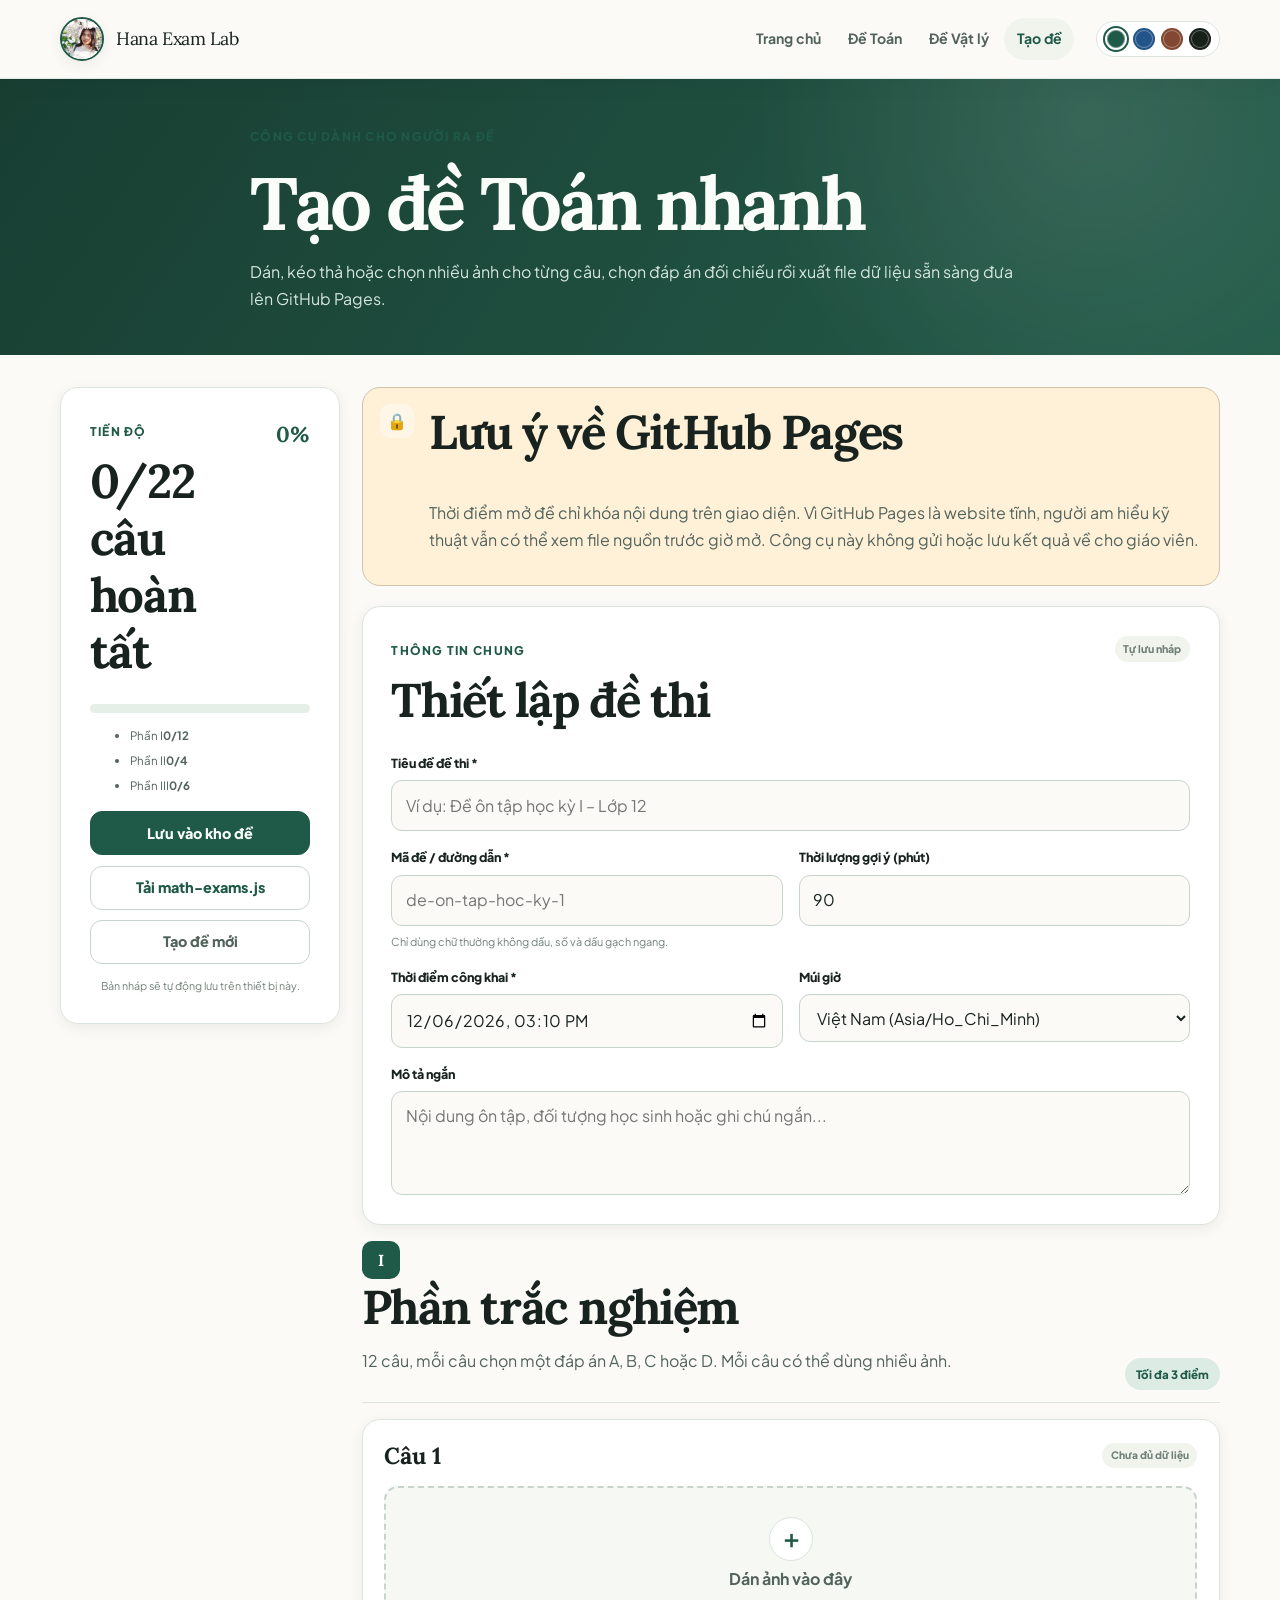
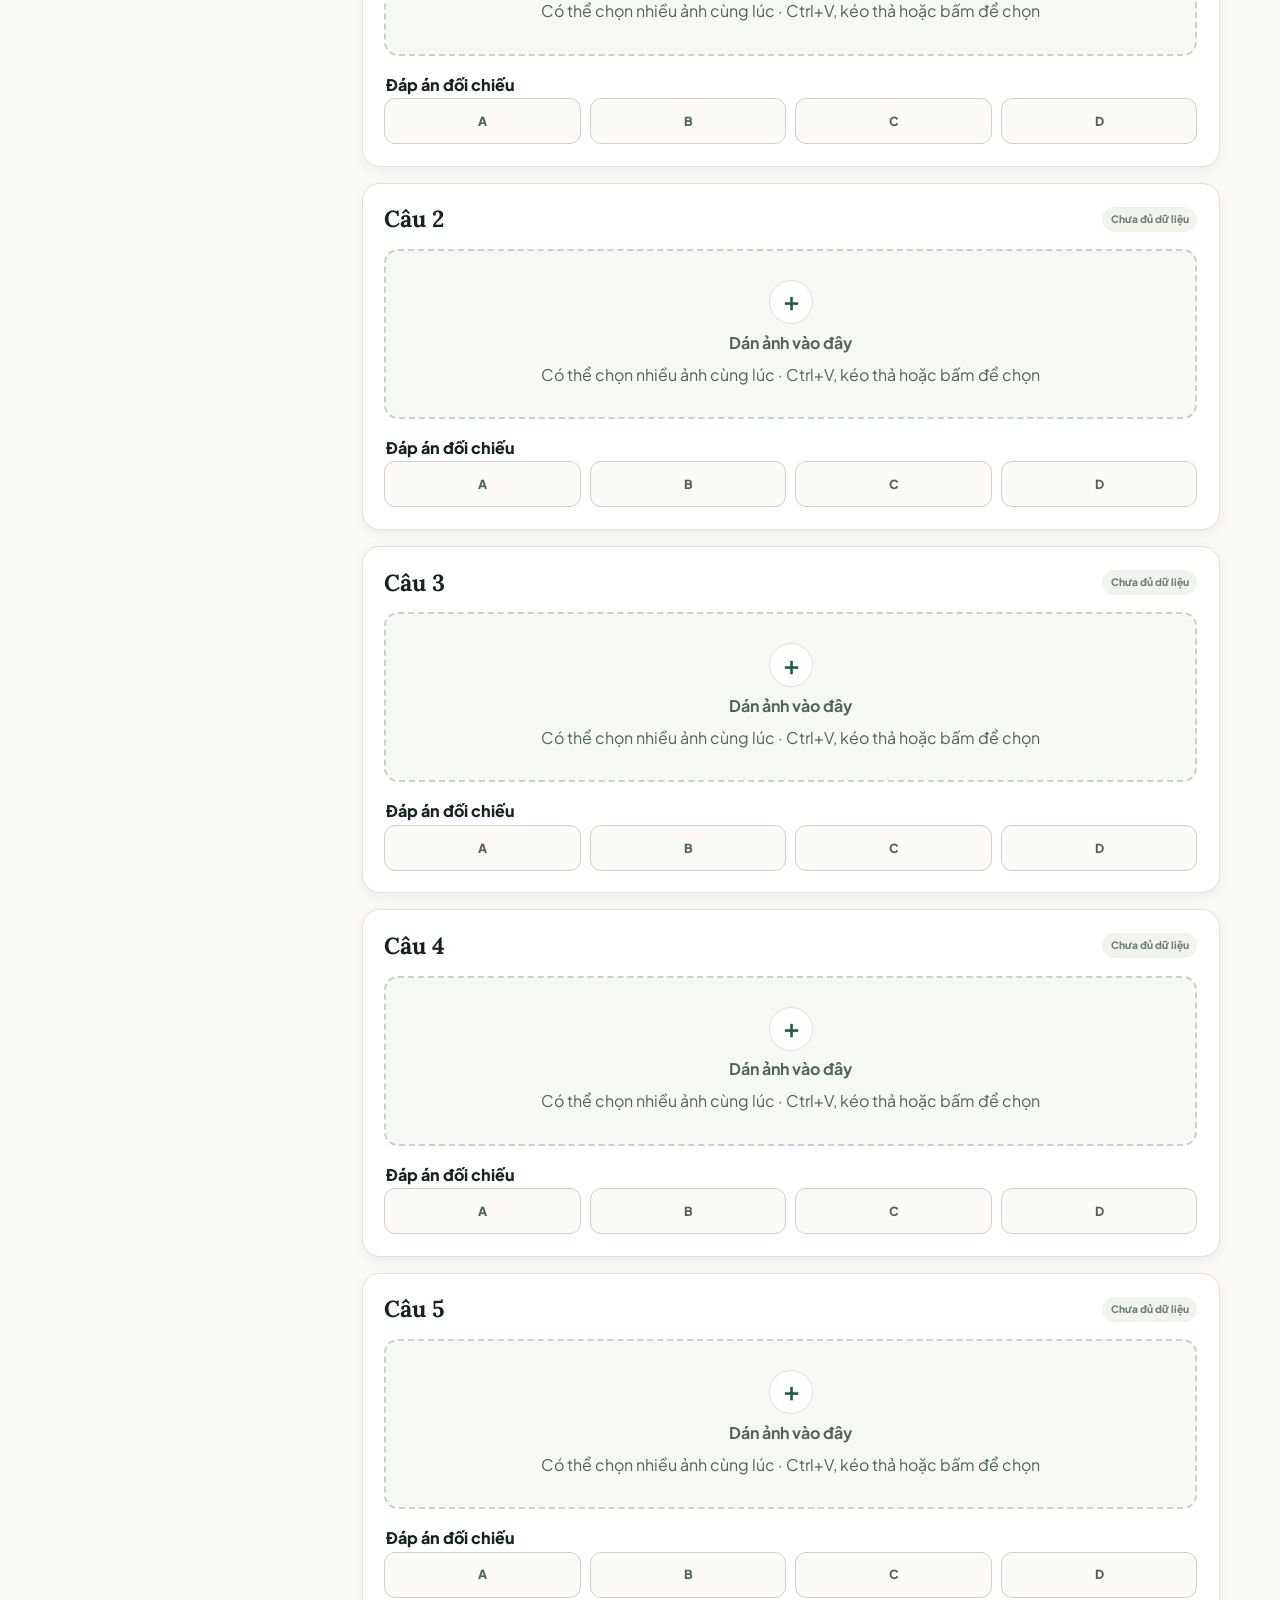
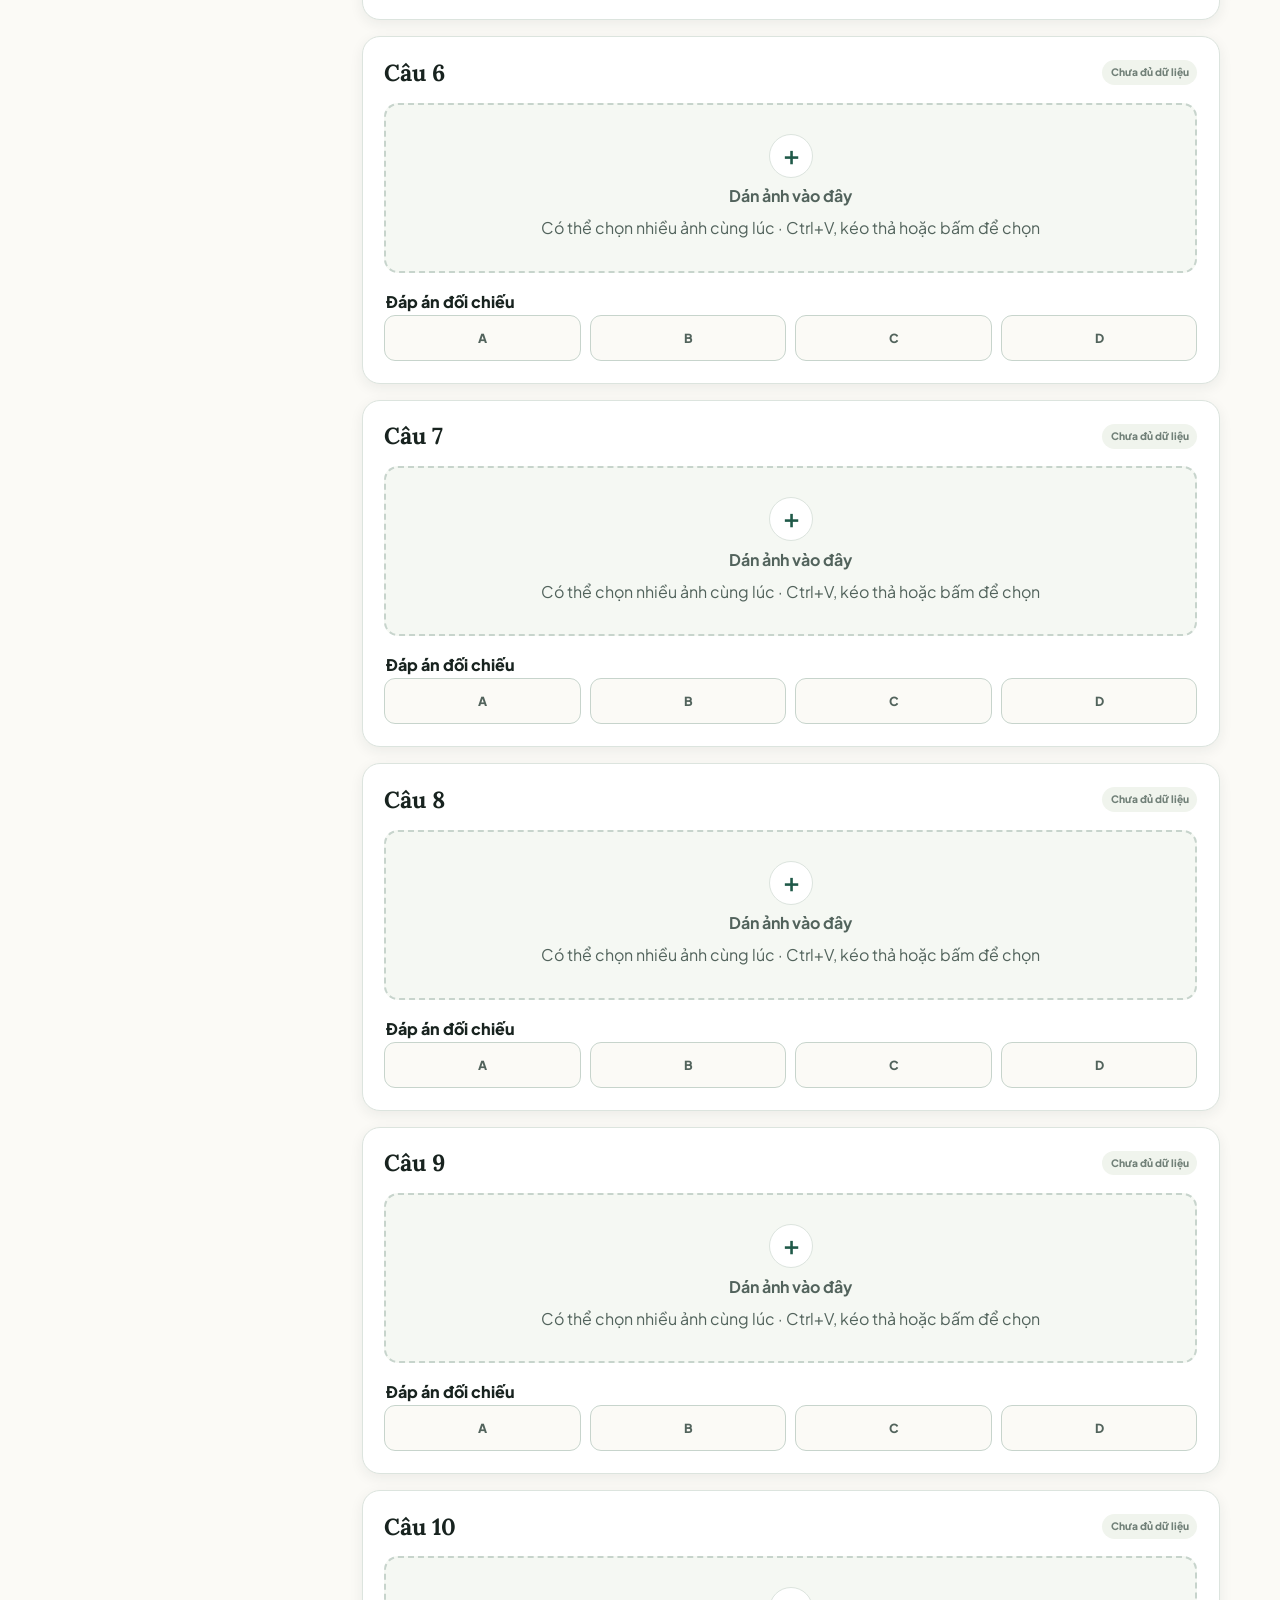
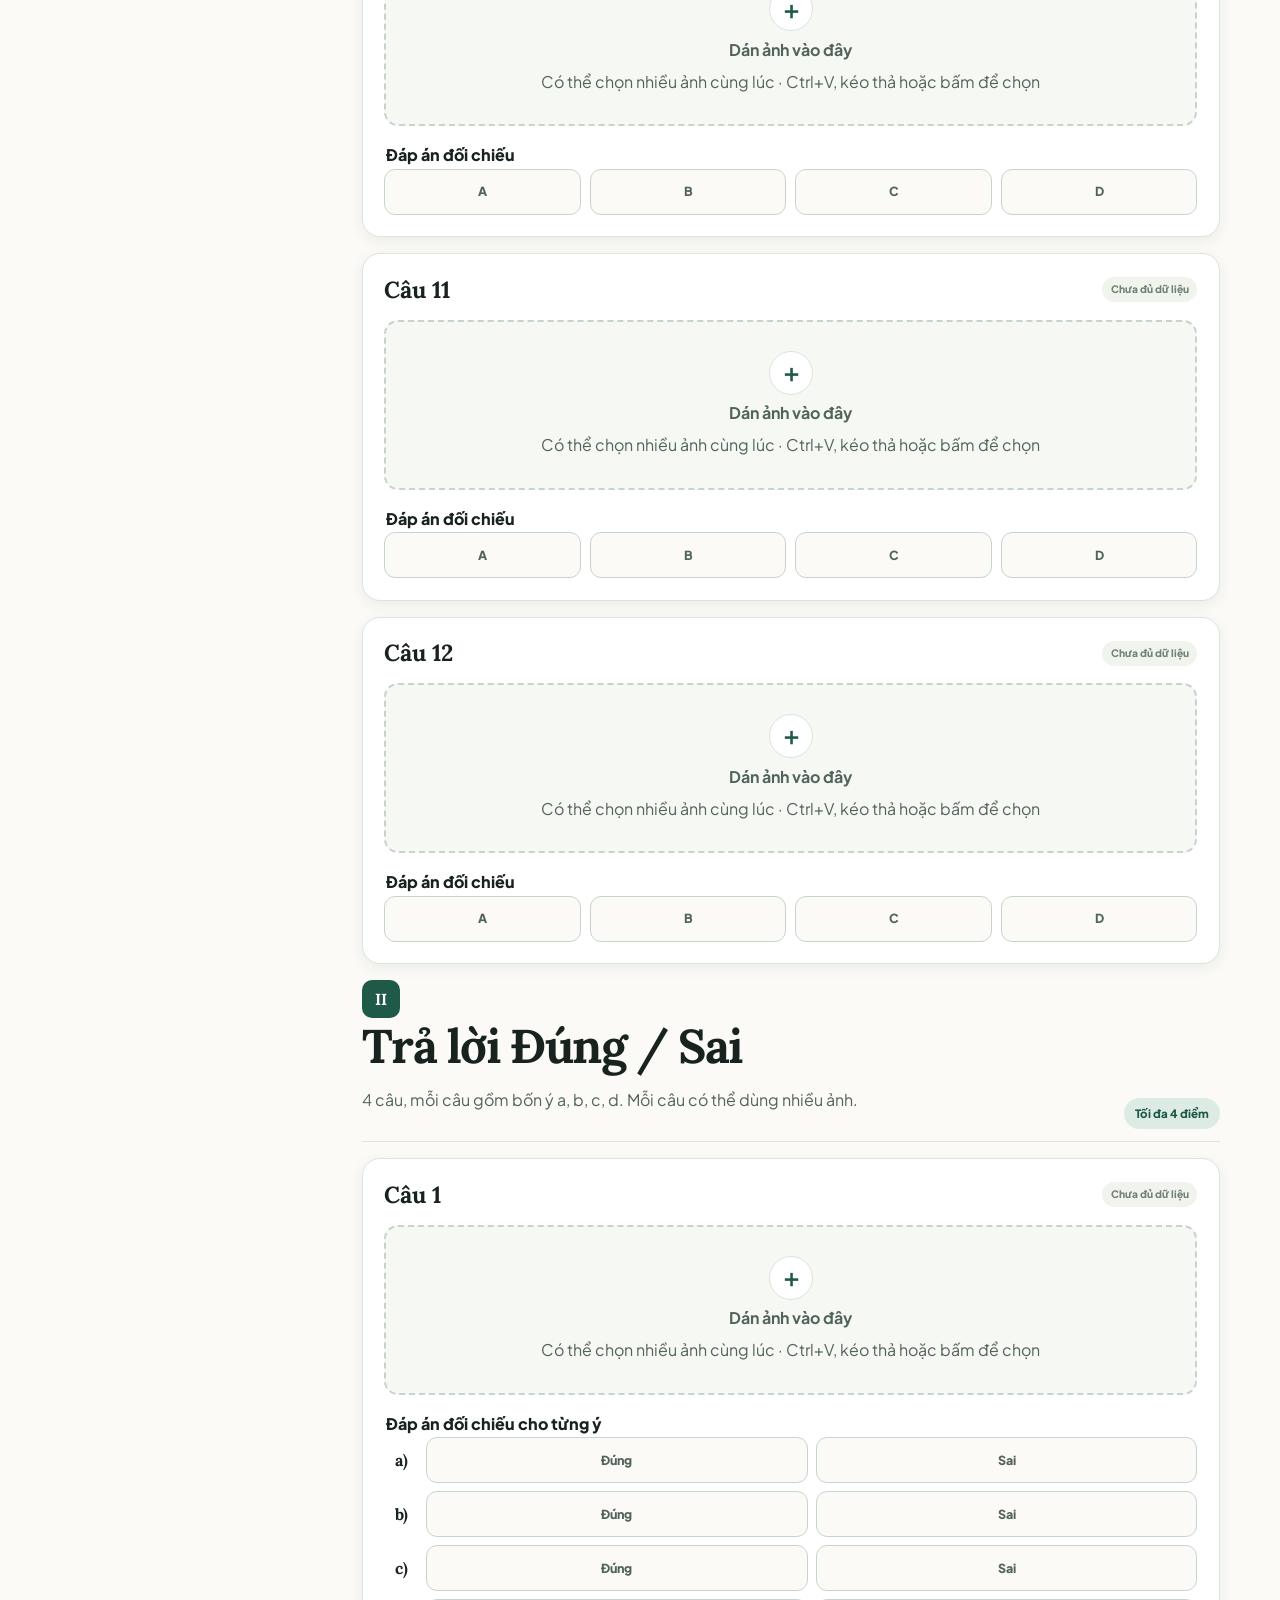
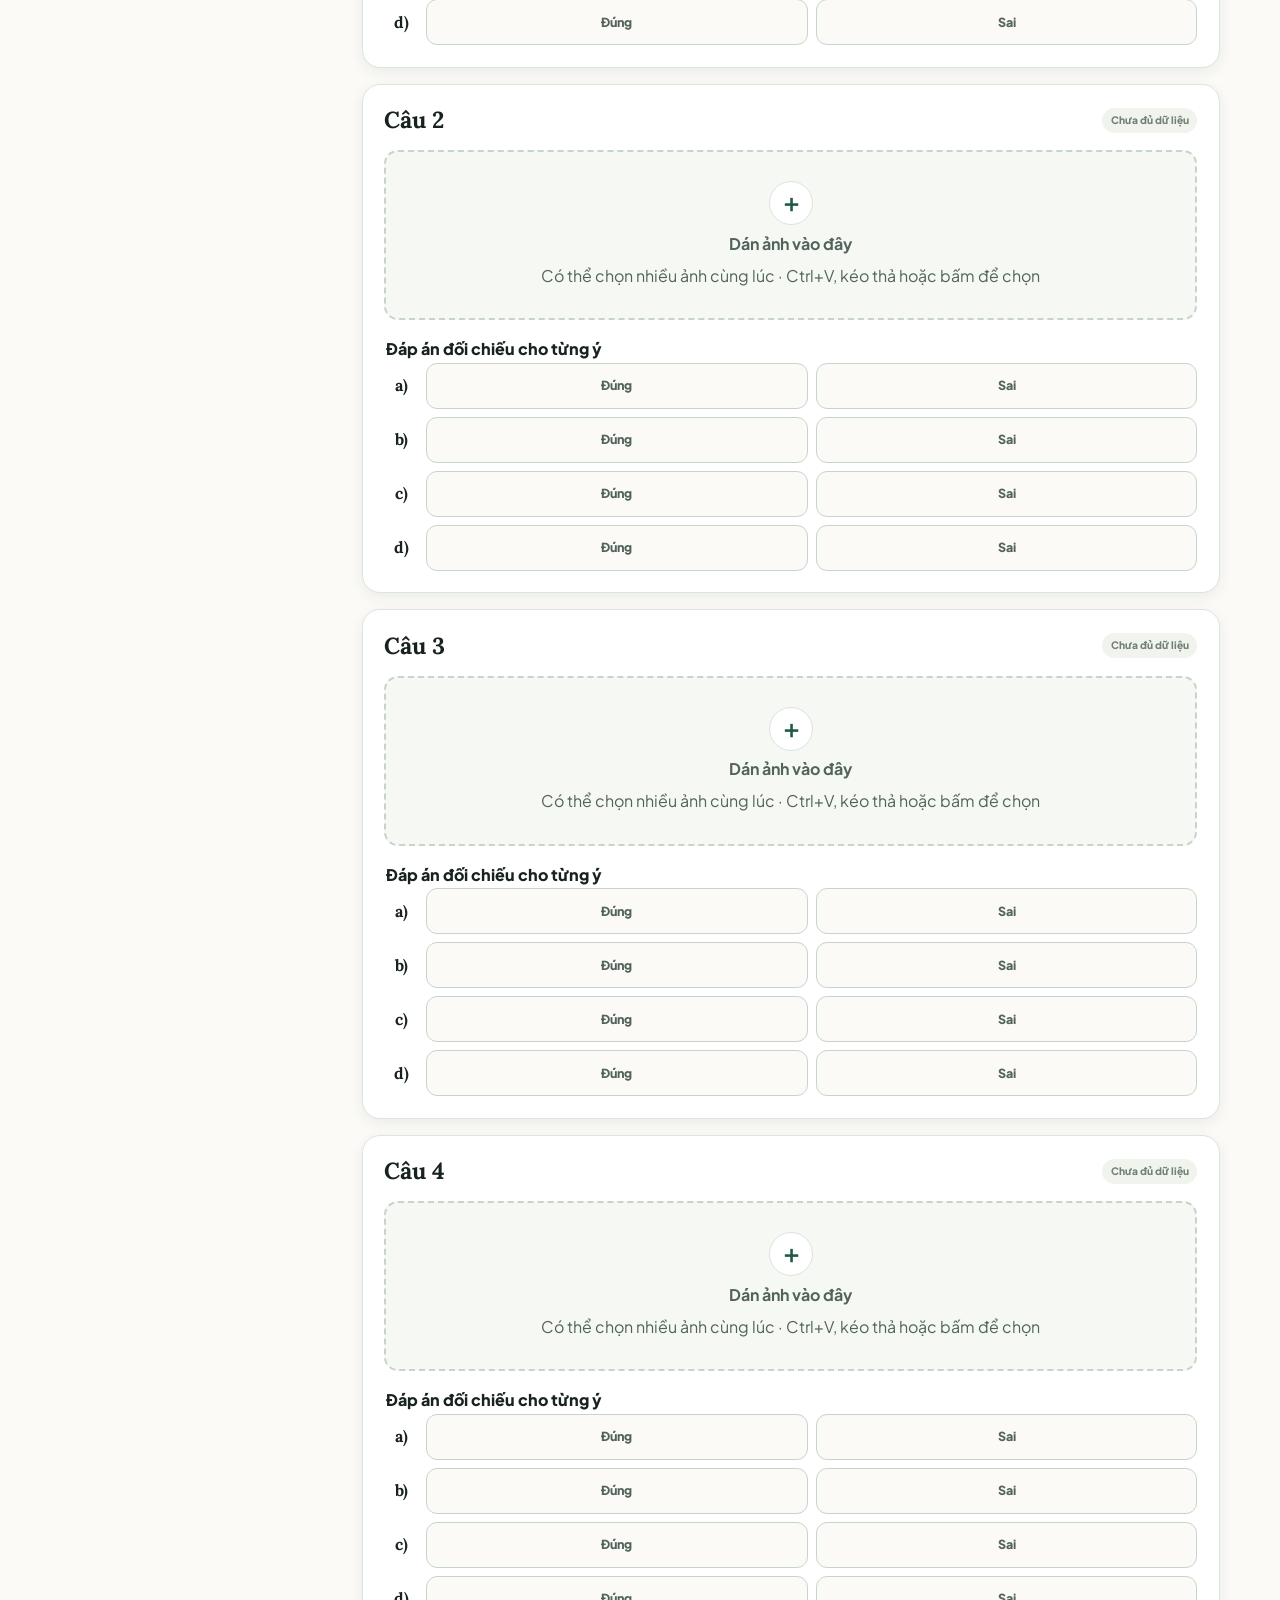
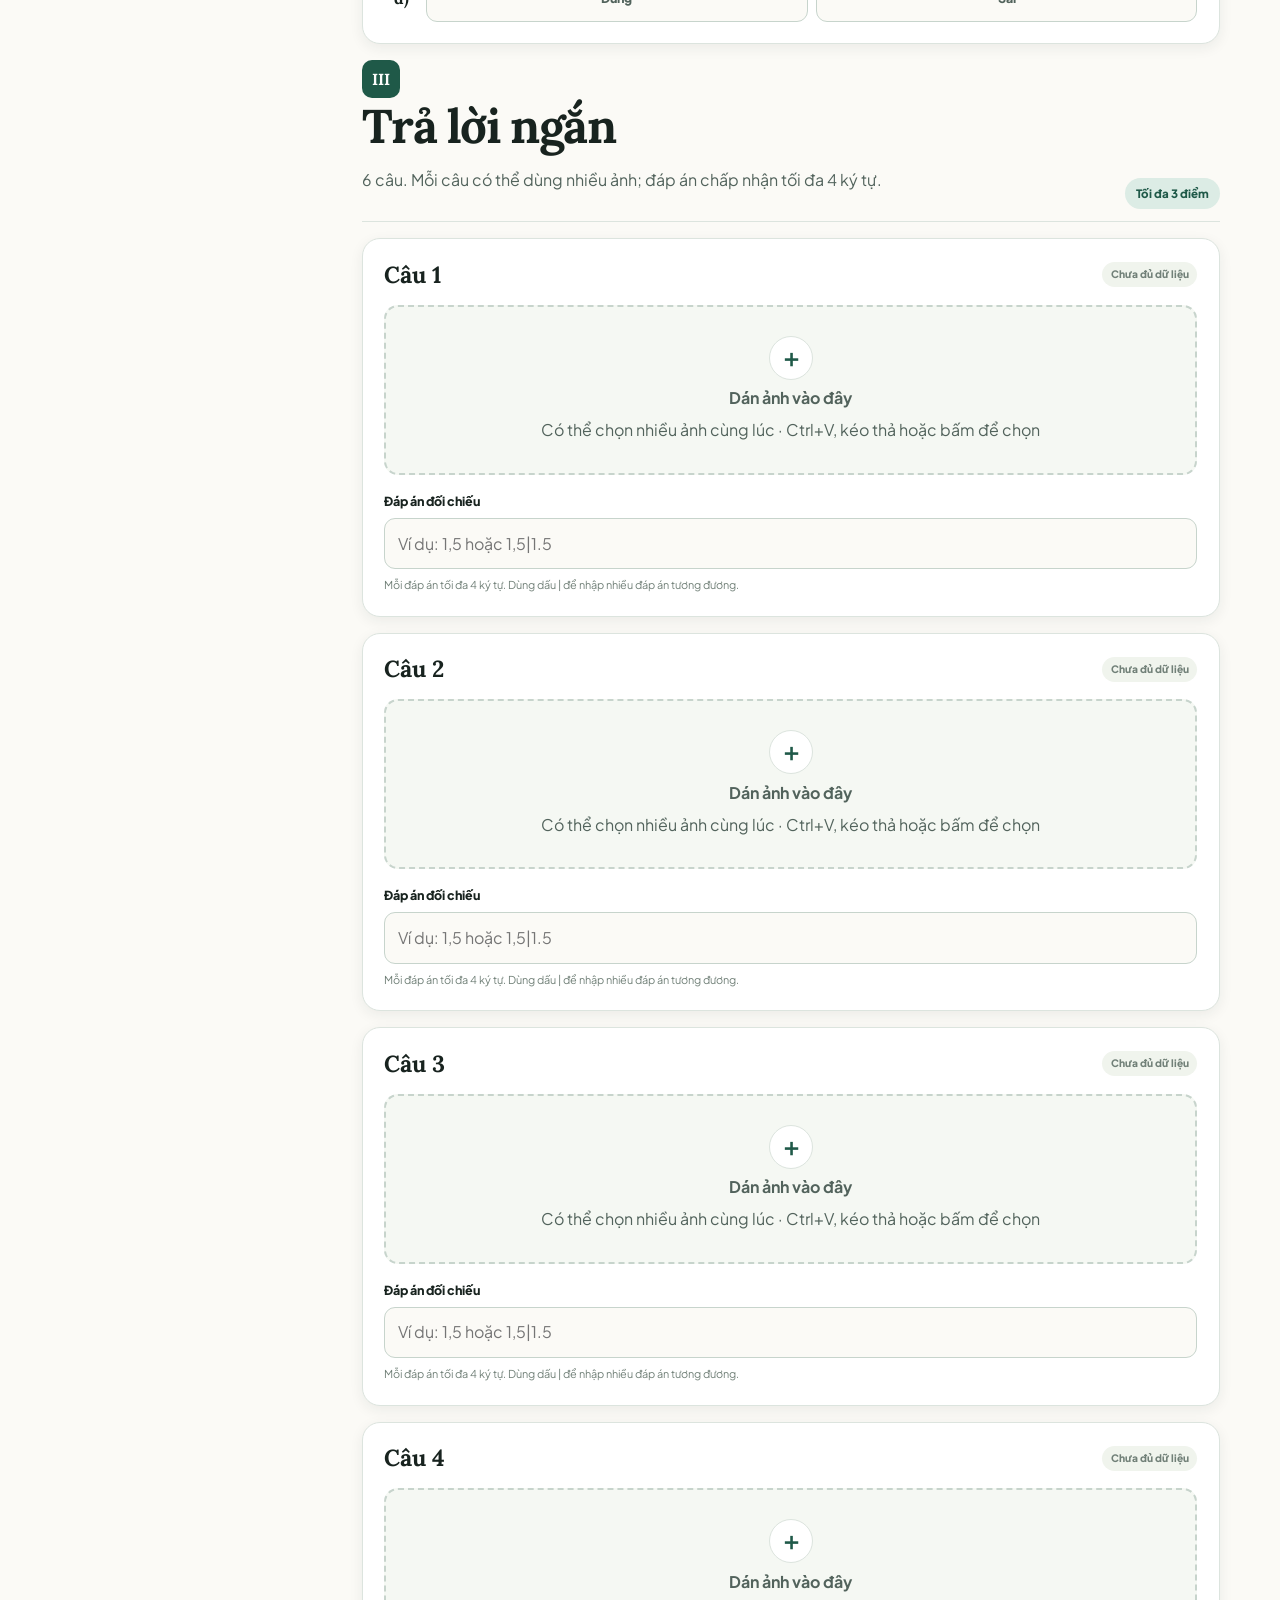
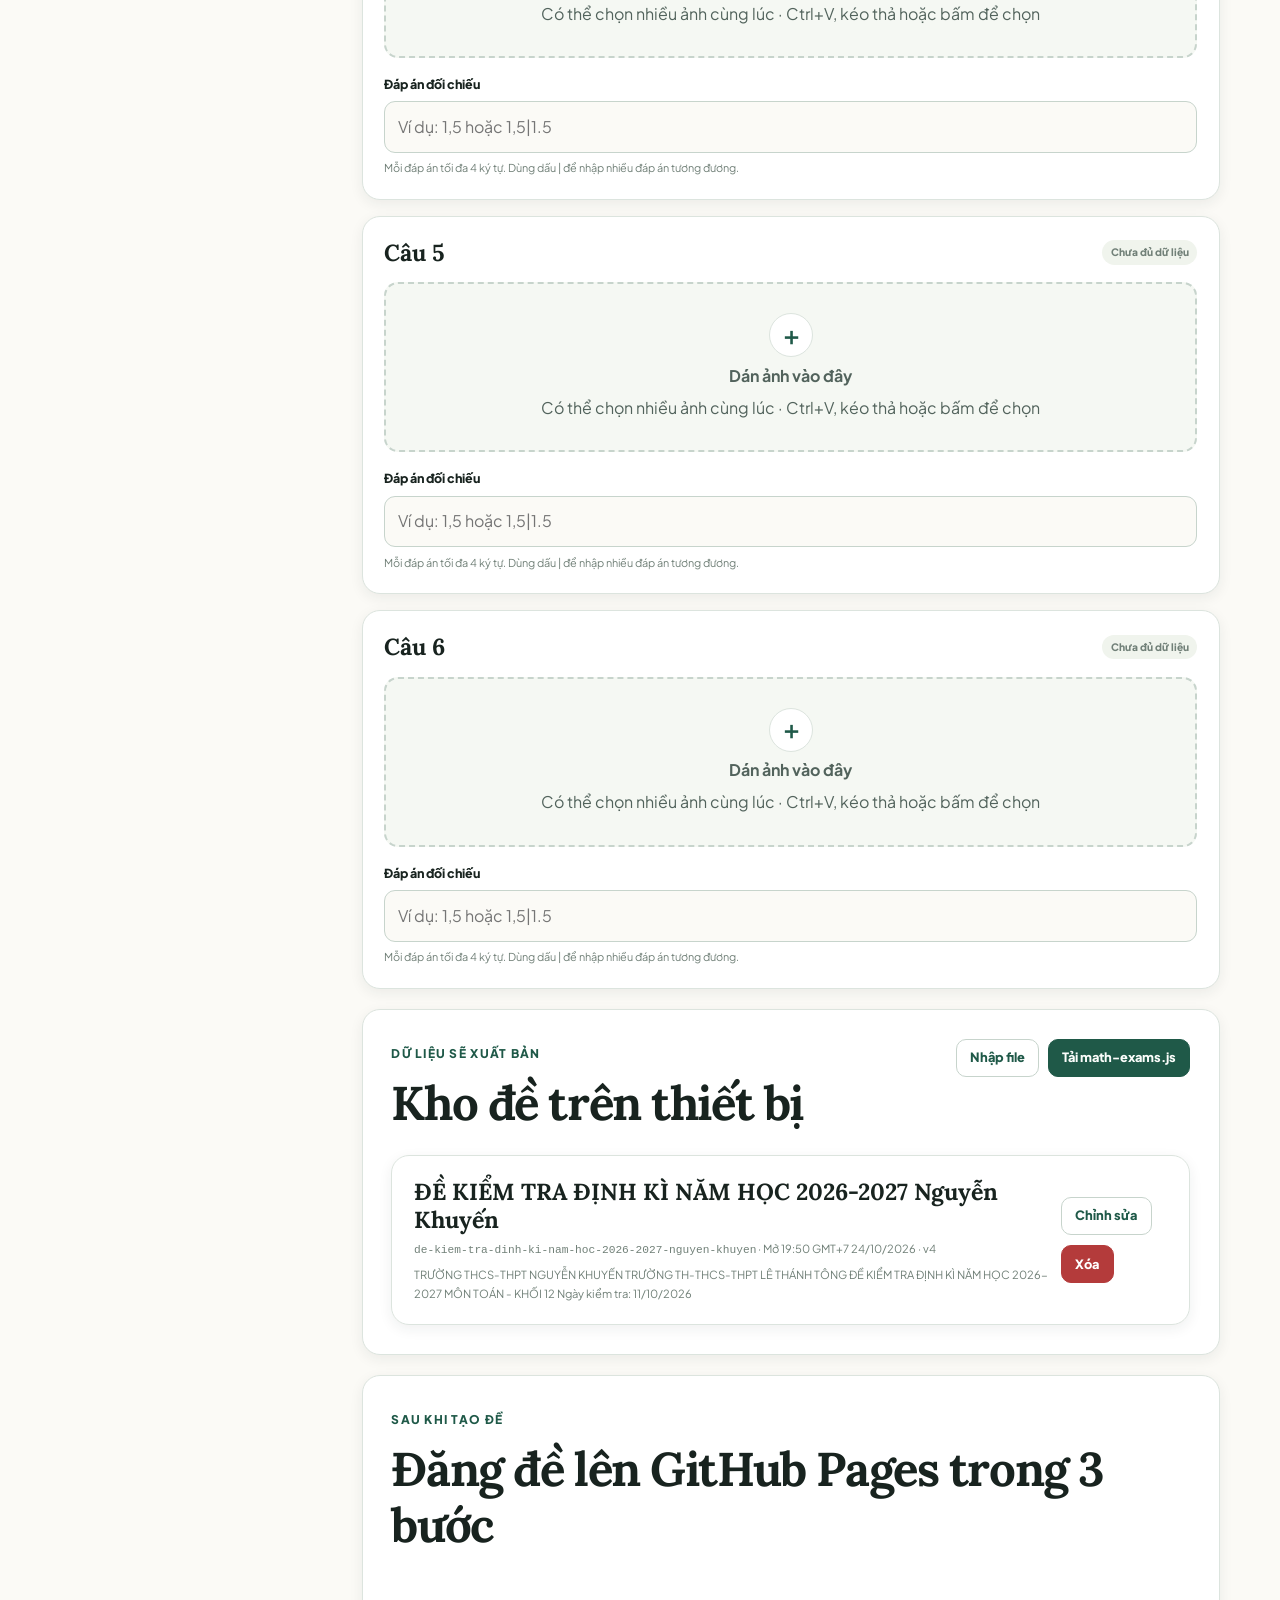
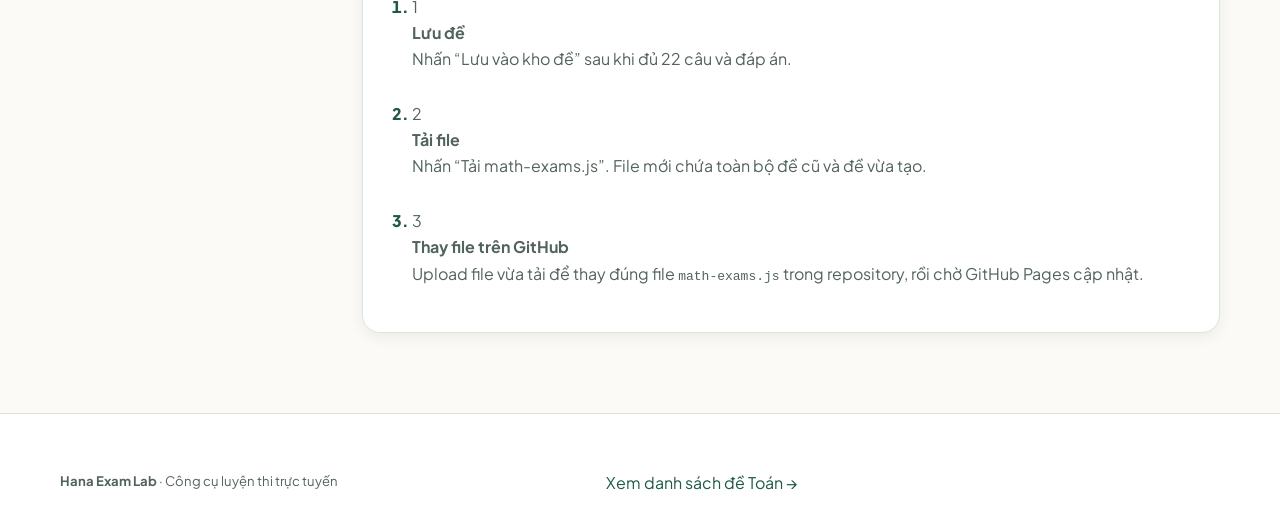
==== commit f19a2f6b: "Add files via upload" ====
--- a/create-math.html
+++ b/create-math.html
@@ -10,7 +10,7 @@
   <link href="https://fonts.googleapis.com/css2?family=Lora:wght@500;700&amp;family=Plus+Jakarta+Sans:wght@400;500;600;700&amp;display=swap" rel="stylesheet" />
   <link rel="stylesheet" href="styles.css" />
 </head>
-<body data-page="builder">
+<body data-page="builder" data-subject="math">
   <a class="skip-link" href="#main-content">Bỏ qua điều hướng</a>
 
   <header class="site-header">
@@ -28,7 +28,7 @@
         <a href="index.html">Trang chủ</a>
         <a href="math.html">Đề Toán</a>
         <a href="physics.html">Đề Vật lý</a>
-        <a class="active nav-creator-link" href="create-math.html" aria-current="page">Tạo đề Toán</a>
+        <a class="active nav-creator-link" href="create.html" aria-current="page">Tạo đề</a>
       </nav>
       <div class="theme-switcher" aria-label="Chọn giao diện">
         <button class="theme-btn active" type="button" data-theme-choice="classic" style="--swatch:#1e3a2f" aria-label="Giao diện xanh lá"></button>
@@ -44,7 +44,7 @@
       <div class="container narrow-container">
         <span class="eyebrow">Công cụ dành cho người ra đề</span>
         <h1>Tạo đề Toán nhanh</h1>
-        <p>Dán ảnh câu hỏi, chọn đáp án đối chiếu và xuất một file dữ liệu sẵn sàng đưa lên GitHub Pages.</p>
+        <p>Dán, kéo thả hoặc chọn nhiều ảnh cho từng câu, chọn đáp án đối chiếu rồi xuất file dữ liệu sẵn sàng đưa lên GitHub Pages.</p>
       </div>
     </section>
 
@@ -133,7 +133,7 @@
                 <span class="section-number">I</span>
                 <div>
                   <h2 id="mcq-title">Phần trắc nghiệm</h2>
-                  <p>12 câu, mỗi câu chọn một đáp án A, B, C hoặc D.</p>
+                  <p>12 câu, mỗi câu chọn một đáp án A, B, C hoặc D. Mỗi câu có thể dùng nhiều ảnh.</p>
                 </div>
               </div>
               <span class="section-score">Tối đa 3 điểm</span>
@@ -147,7 +147,7 @@
                 <span class="section-number">II</span>
                 <div>
                   <h2 id="tf-title">Trả lời Đúng / Sai</h2>
-                  <p>4 câu, mỗi câu gồm bốn ý a, b, c, d.</p>
+                  <p>4 câu, mỗi câu gồm bốn ý a, b, c, d. Mỗi câu có thể dùng nhiều ảnh.</p>
                 </div>
               </div>
               <span class="section-score">Tối đa 4 điểm</span>
@@ -161,7 +161,7 @@
                 <span class="section-number">III</span>
                 <div>
                   <h2 id="short-title">Trả lời ngắn</h2>
-                  <p>6 câu. Mỗi đáp án chấp nhận tối đa 4 ký tự.</p>
+                  <p>6 câu. Mỗi câu có thể dùng nhiều ảnh; đáp án chấp nhận tối đa 4 ký tự.</p>
                 </div>
               </div>
               <span class="section-score">Tối đa 3 điểm</span>
--- a/styles.css
+++ b/styles.css
@@ -3429,6 +3429,225 @@
   }
 }
 
+/* Subject picker and multi-image question support */
+.creator-choice-section,
+.create-choice-section {
+  padding-block: clamp(2.4rem, 7vw, 5.5rem);
+}
+
+.creator-choice-grid,
+.create-choice-grid {
+  display: grid;
+  grid-template-columns: repeat(2, minmax(0, 1fr));
+  gap: clamp(1rem, 3vw, 1.5rem);
+  max-width: 940px;
+  margin-inline: auto;
+}
+
+.creator-choice-card,
+.create-choice-card {
+  display: grid;
+  min-height: 250px;
+  align-content: start;
+  gap: .8rem;
+  padding: clamp(1.35rem, 4vw, 2rem);
+  color: var(--ink);
+  background: var(--surface);
+  border: 1px solid var(--border);
+  border-radius: var(--radius-lg);
+  box-shadow: var(--shadow-sm);
+  transition: transform .2s ease, border-color .2s ease, box-shadow .2s ease;
+}
+
+.creator-choice-card:hover,
+.create-choice-card:hover {
+  color: var(--ink);
+  border-color: color-mix(in srgb, var(--primary) 52%, var(--border));
+  box-shadow: var(--shadow);
+  transform: translateY(-3px);
+}
+
+.creator-choice-card h2,
+.create-choice-card h2,
+.creator-choice-card h3,
+.create-choice-card h3 {
+  margin: 0;
+}
+
+.creator-choice-card p,
+.create-choice-card p {
+  margin: 0;
+  color: var(--ink-soft);
+}
+
+.creator-choice-icon,
+.create-choice-icon {
+  display: grid;
+  width: 58px;
+  height: 58px;
+  place-items: center;
+  color: var(--primary);
+  background: var(--primary-soft);
+  border: 1px solid color-mix(in srgb, var(--primary) 22%, var(--border));
+  border-radius: 18px;
+  font: 700 1.55rem "Lora", serif;
+}
+
+.builder-image-gallery,
+.builder-image-grid,
+.image-preview-grid {
+  display: grid;
+  grid-template-columns: repeat(auto-fit, minmax(min(100%, 240px), 1fr));
+  gap: .8rem;
+}
+
+.builder-image-item,
+.image-preview-item,
+.image-tile {
+  position: relative;
+  display: grid;
+  min-width: 0;
+  overflow: hidden;
+  background: var(--surface);
+  border: 1px solid var(--border);
+  border-radius: 14px;
+  box-shadow: var(--shadow-sm);
+}
+
+.builder-image-preview,
+.image-preview-frame,
+.image-tile-preview {
+  display: grid;
+  width: 100%;
+  height: 260px;
+  place-items: center;
+  overflow: hidden;
+  padding: .5rem;
+  background: #fff;
+  border: 0;
+}
+
+.builder-image-preview img,
+.image-preview-frame img,
+.image-tile-preview img,
+.builder-image-item > img,
+.image-preview-item > img,
+.image-tile > img {
+  width: 100%;
+  height: 260px;
+  max-height: none;
+  object-fit: contain;
+  background: #fff;
+}
+
+.builder-image-actions,
+.image-item-actions,
+.image-tile-actions {
+  display: flex;
+  align-items: center;
+  justify-content: center;
+  flex-wrap: wrap;
+  gap: .45rem;
+  padding: .55rem;
+  background: var(--surface-soft);
+  border-top: 1px solid var(--border);
+}
+
+.builder-image-actions .btn,
+.image-item-actions .btn,
+.image-tile-actions .btn {
+  min-height: 36px;
+  padding: .4rem .65rem;
+}
+
+.builder-image-number,
+.image-item-number,
+.image-tile-number {
+  position: absolute;
+  top: .55rem;
+  left: .55rem;
+  z-index: 1;
+  display: inline-flex;
+  min-width: 30px;
+  min-height: 30px;
+  align-items: center;
+  justify-content: center;
+  padding: .25rem .45rem;
+  color: #fff;
+  background: rgba(15, 34, 27, .84);
+  border-radius: 999px;
+  font-size: .68rem;
+  font-weight: 800;
+}
+
+.image-editor-hint,
+.image-count-note {
+  margin: 0;
+  color: var(--ink-faint);
+  font-size: .68rem;
+}
+
+.question-image-gallery {
+  display: grid;
+  clear: both;
+  gap: .85rem;
+  width: 100%;
+}
+
+.question-image-gallery .question-image-button,
+.question-image-button {
+  display: grid;
+  width: 100%;
+  height: clamp(280px, 38vw, 430px);
+  place-items: center;
+  overflow: hidden;
+  padding: .5rem;
+  background: #fff;
+  border: 1px solid var(--border);
+  border-radius: 12px;
+  cursor: zoom-in;
+}
+
+.question-image-gallery .question-image-button img,
+.question-image-button img {
+  width: 100%;
+  height: 100%;
+  max-height: none;
+  object-fit: contain;
+  background: #fff;
+  border: 0;
+  border-radius: 8px;
+}
+
+.question-image-button.image-error {
+  height: 160px;
+  cursor: not-allowed;
+}
+
+@media (max-width: 640px) {
+  .creator-choice-grid,
+  .create-choice-grid,
+  .builder-image-gallery,
+  .builder-image-grid,
+  .image-preview-grid {
+    grid-template-columns: 1fr;
+  }
+
+  .builder-image-preview,
+  .image-preview-frame,
+  .image-tile-preview,
+  .builder-image-preview img,
+  .image-preview-frame img,
+  .image-tile-preview img,
+  .builder-image-item > img,
+  .image-preview-item > img,
+  .image-tile > img,
+  .question-image-gallery .question-image-button,
+  .question-image-button {
+    height: 240px;
+  }
+}
+
 @media print {
   .site-header,
   .site-footer,
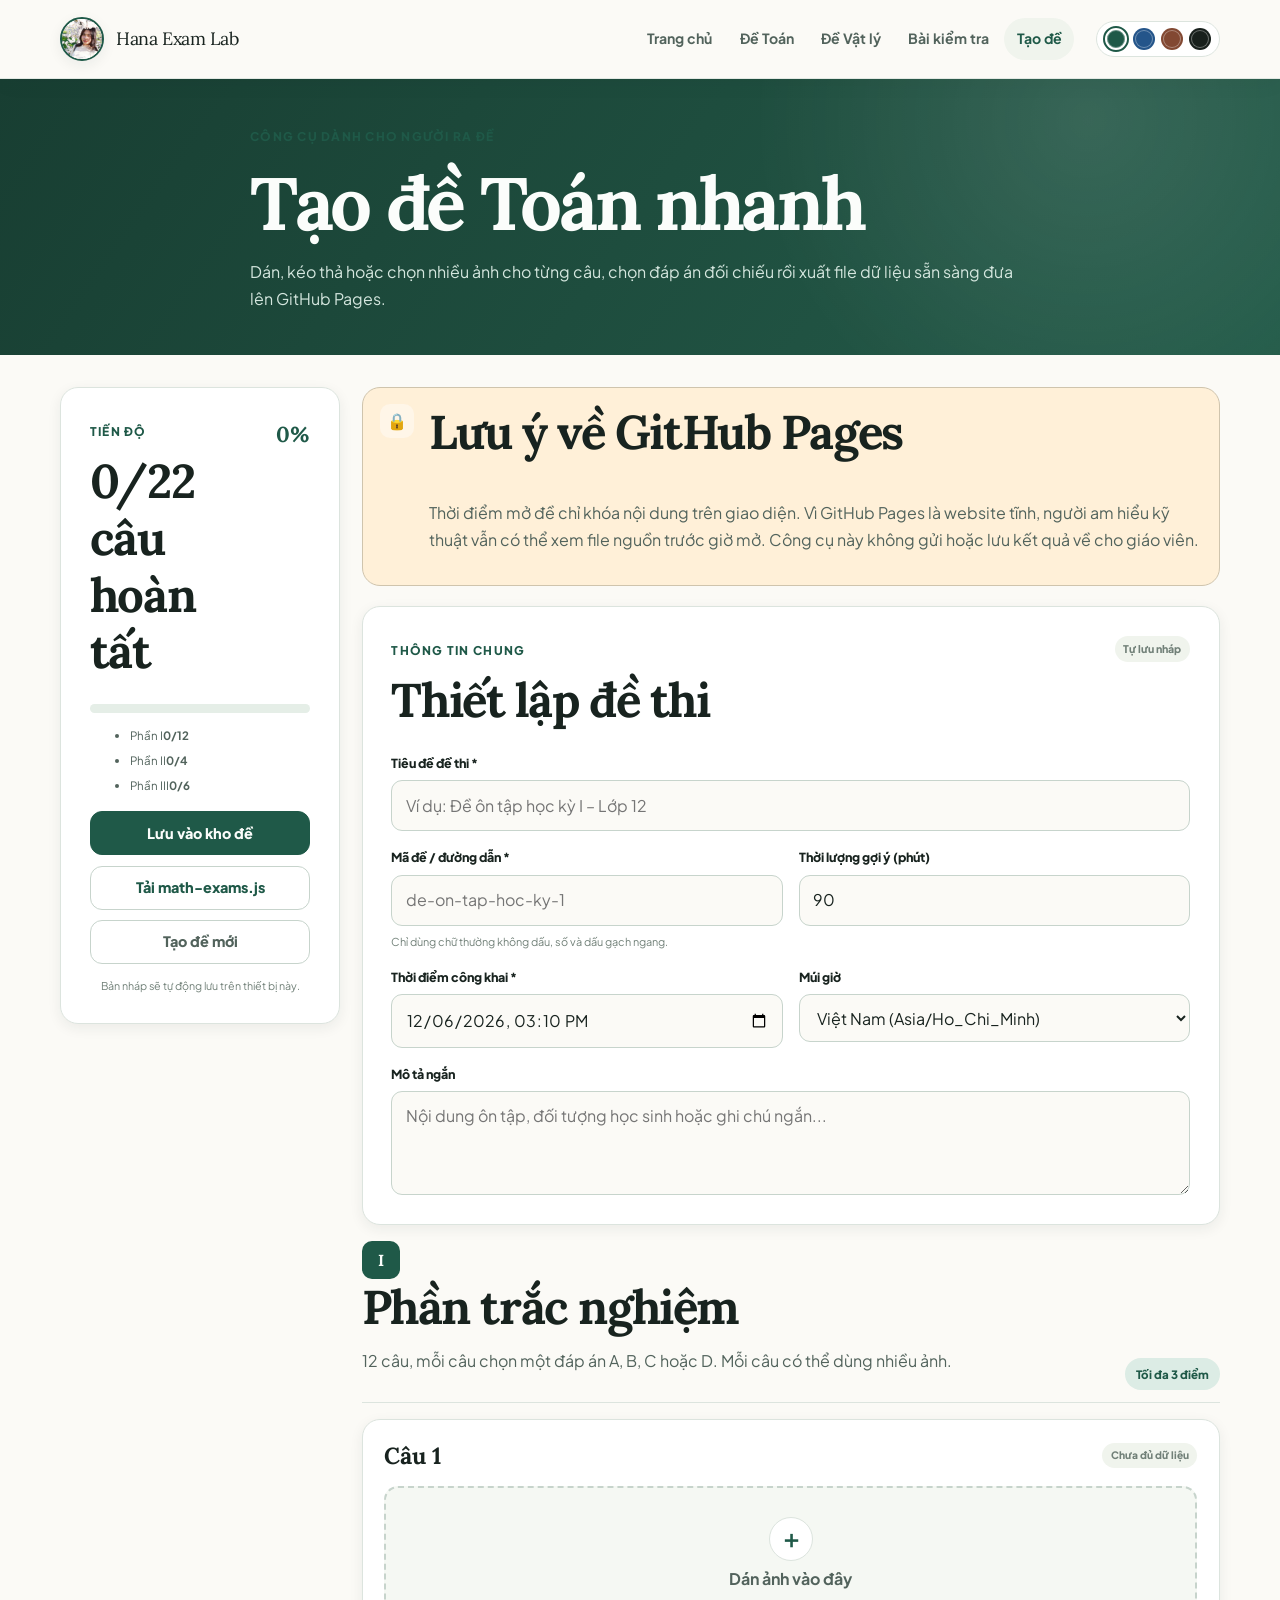
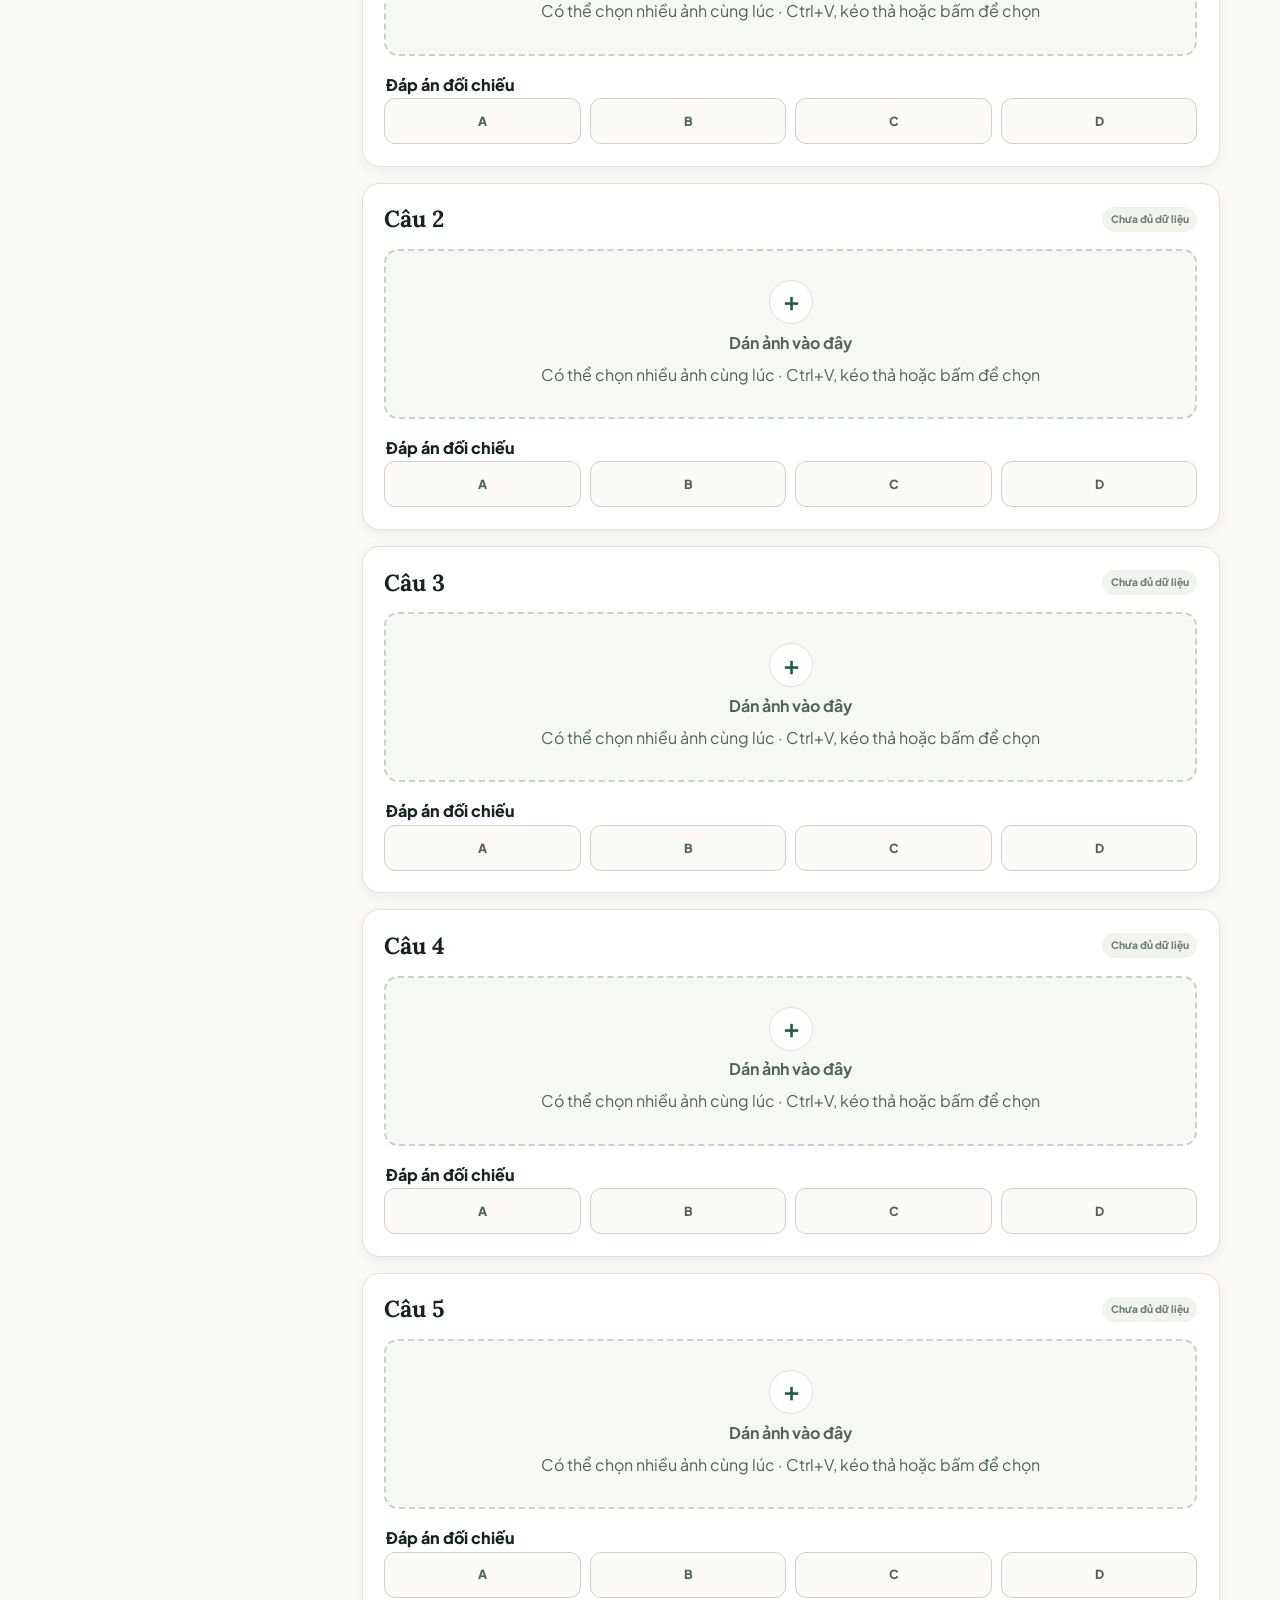
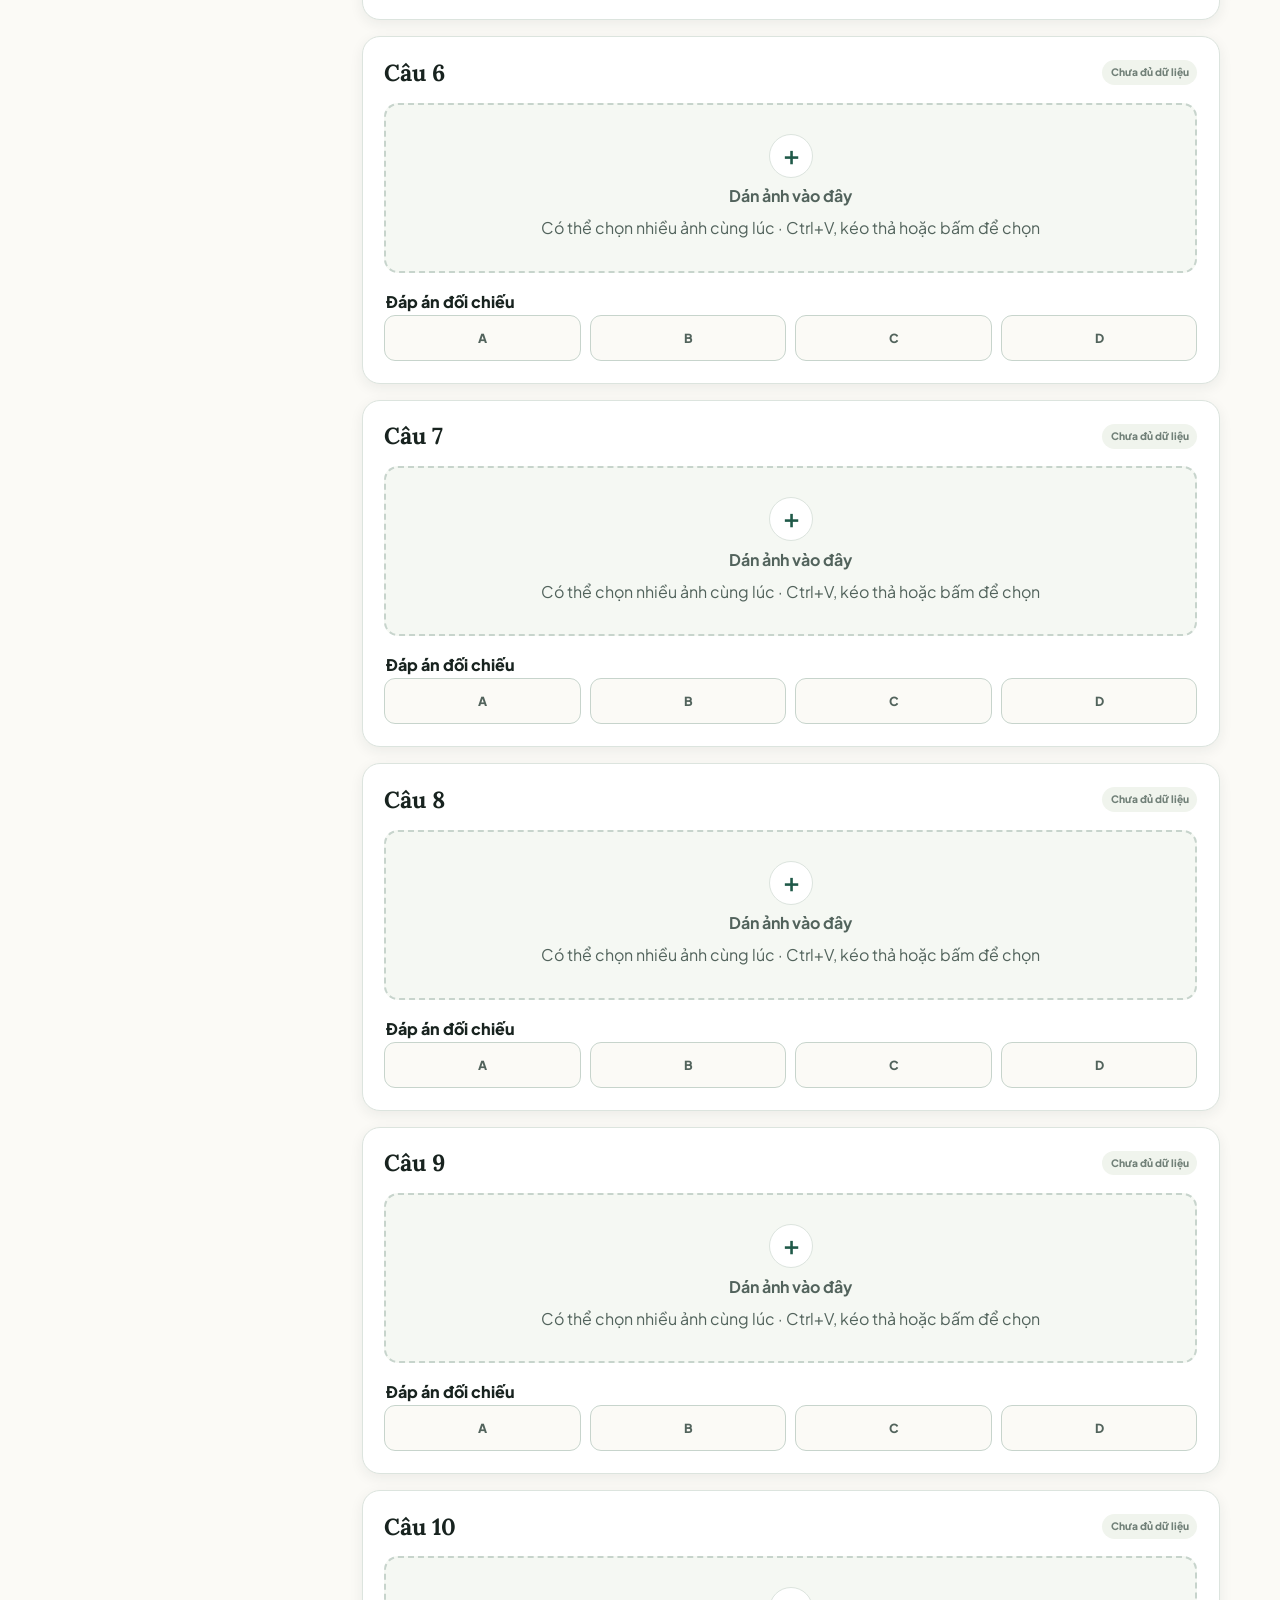
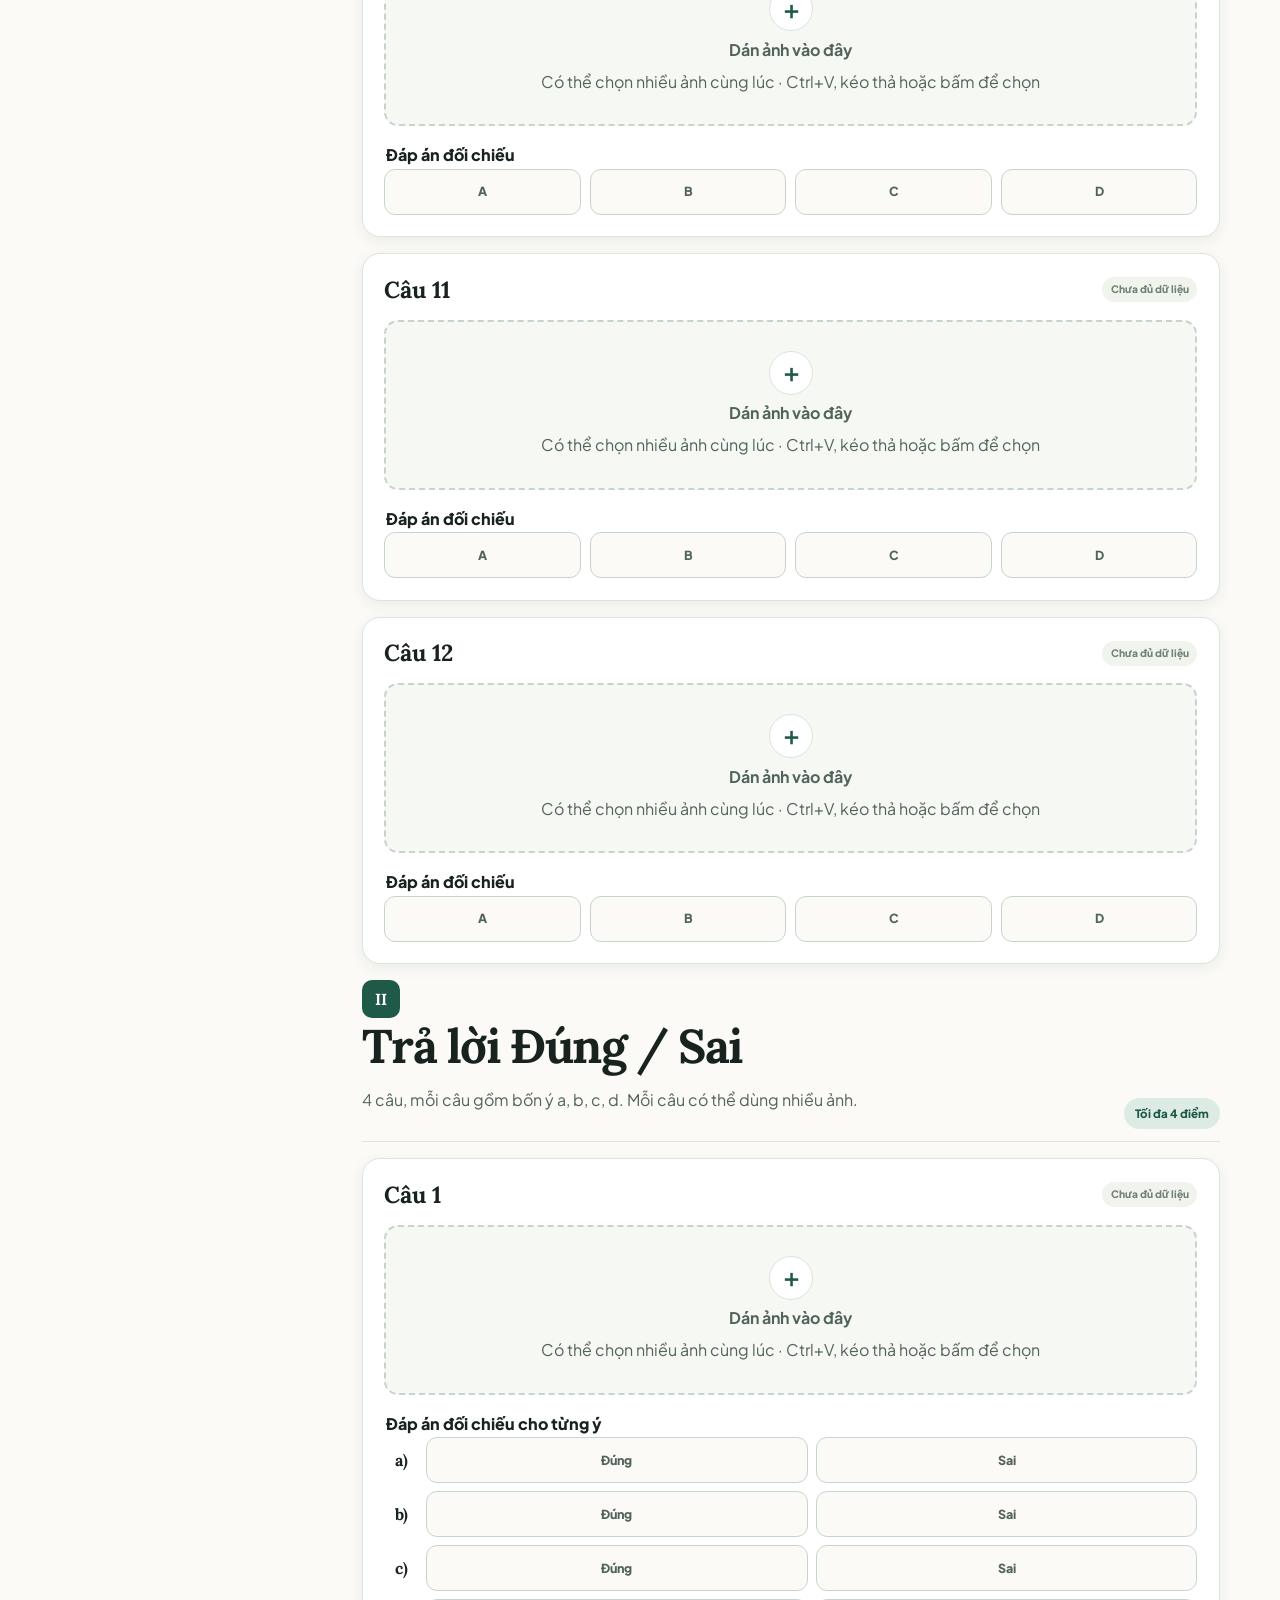
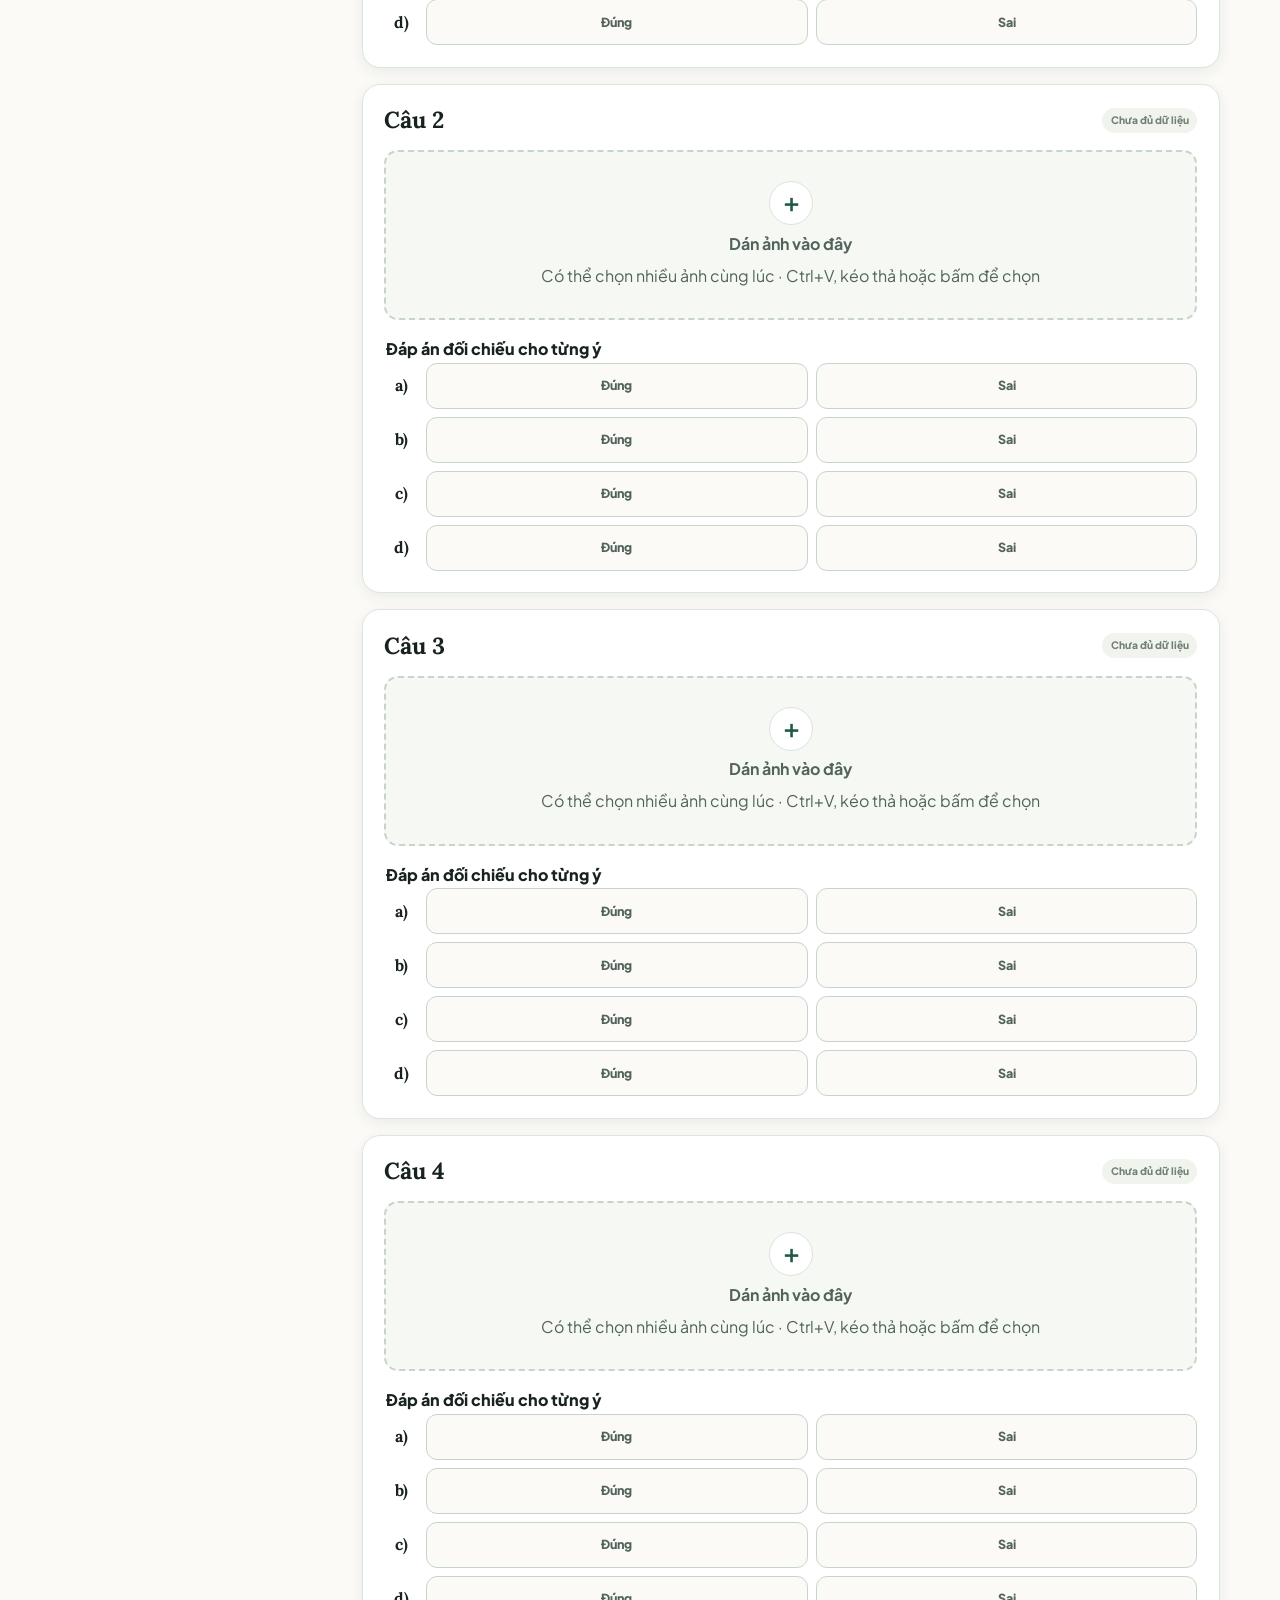
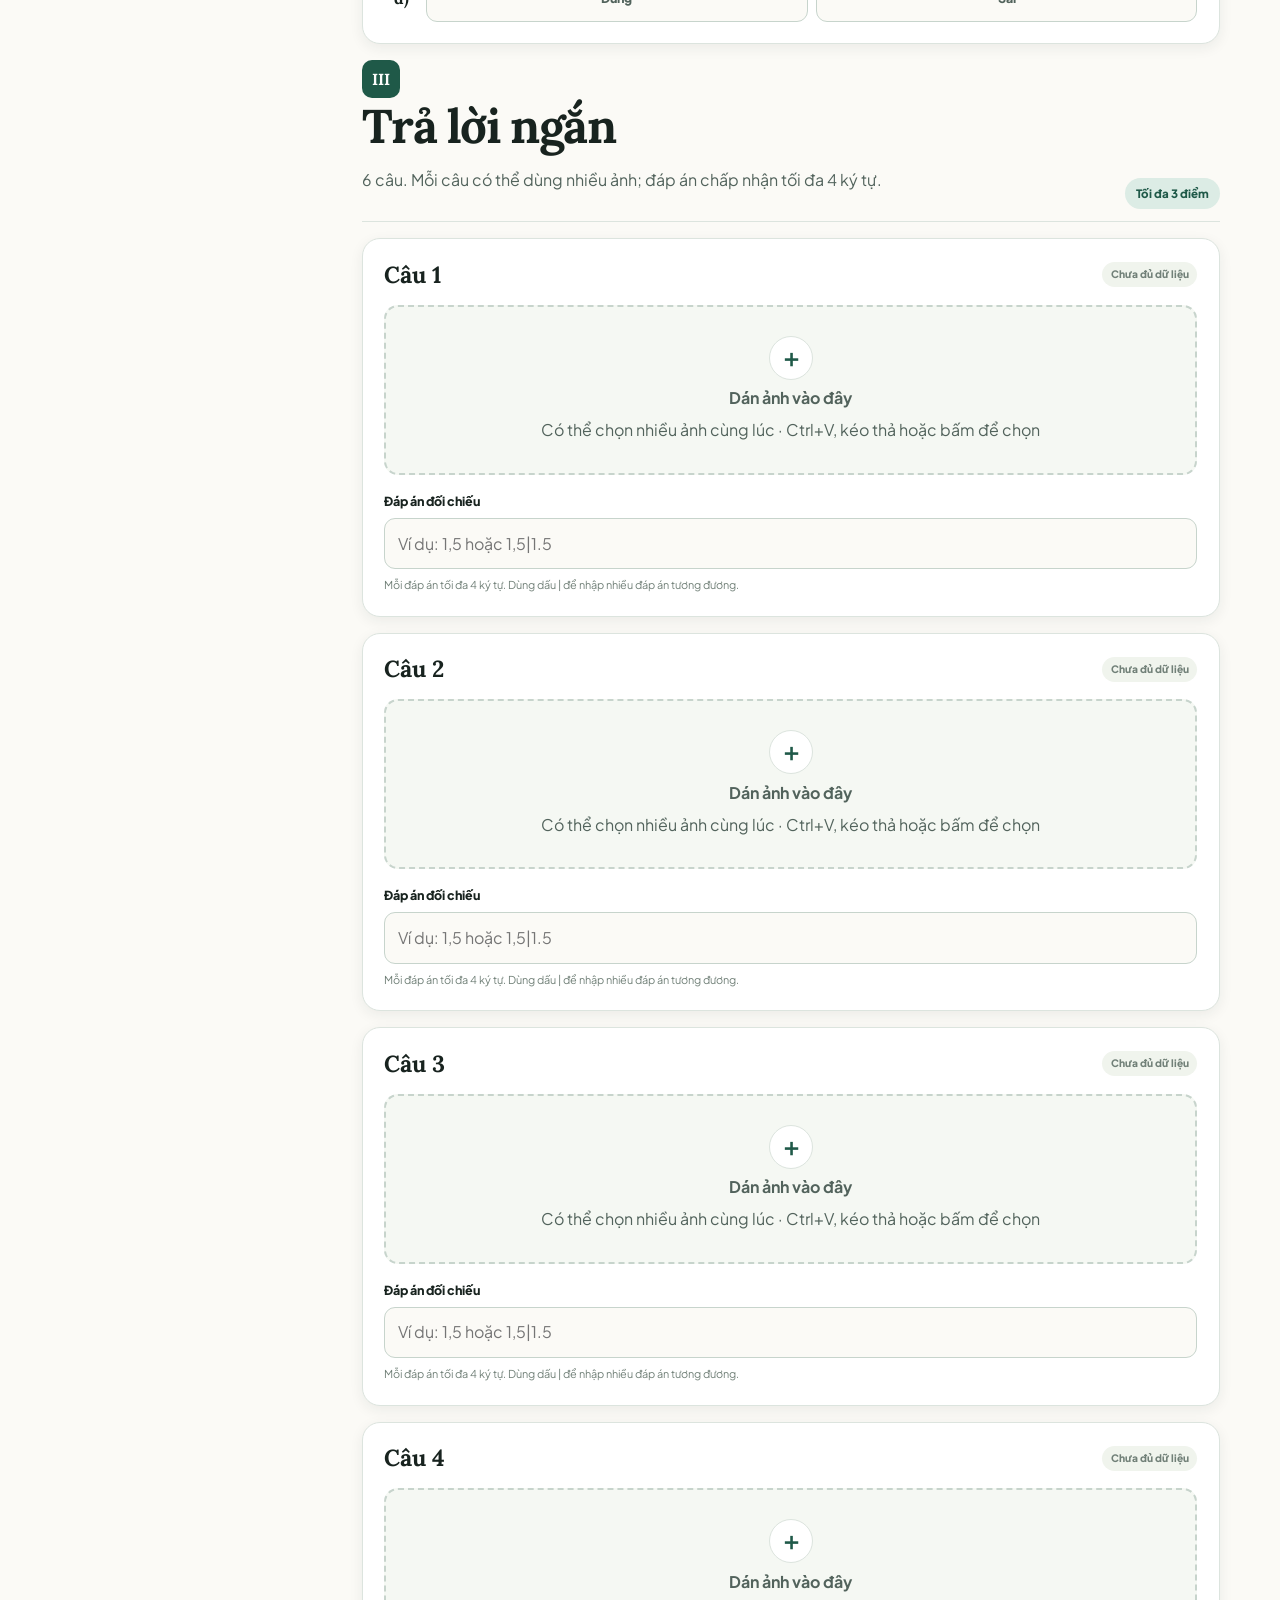
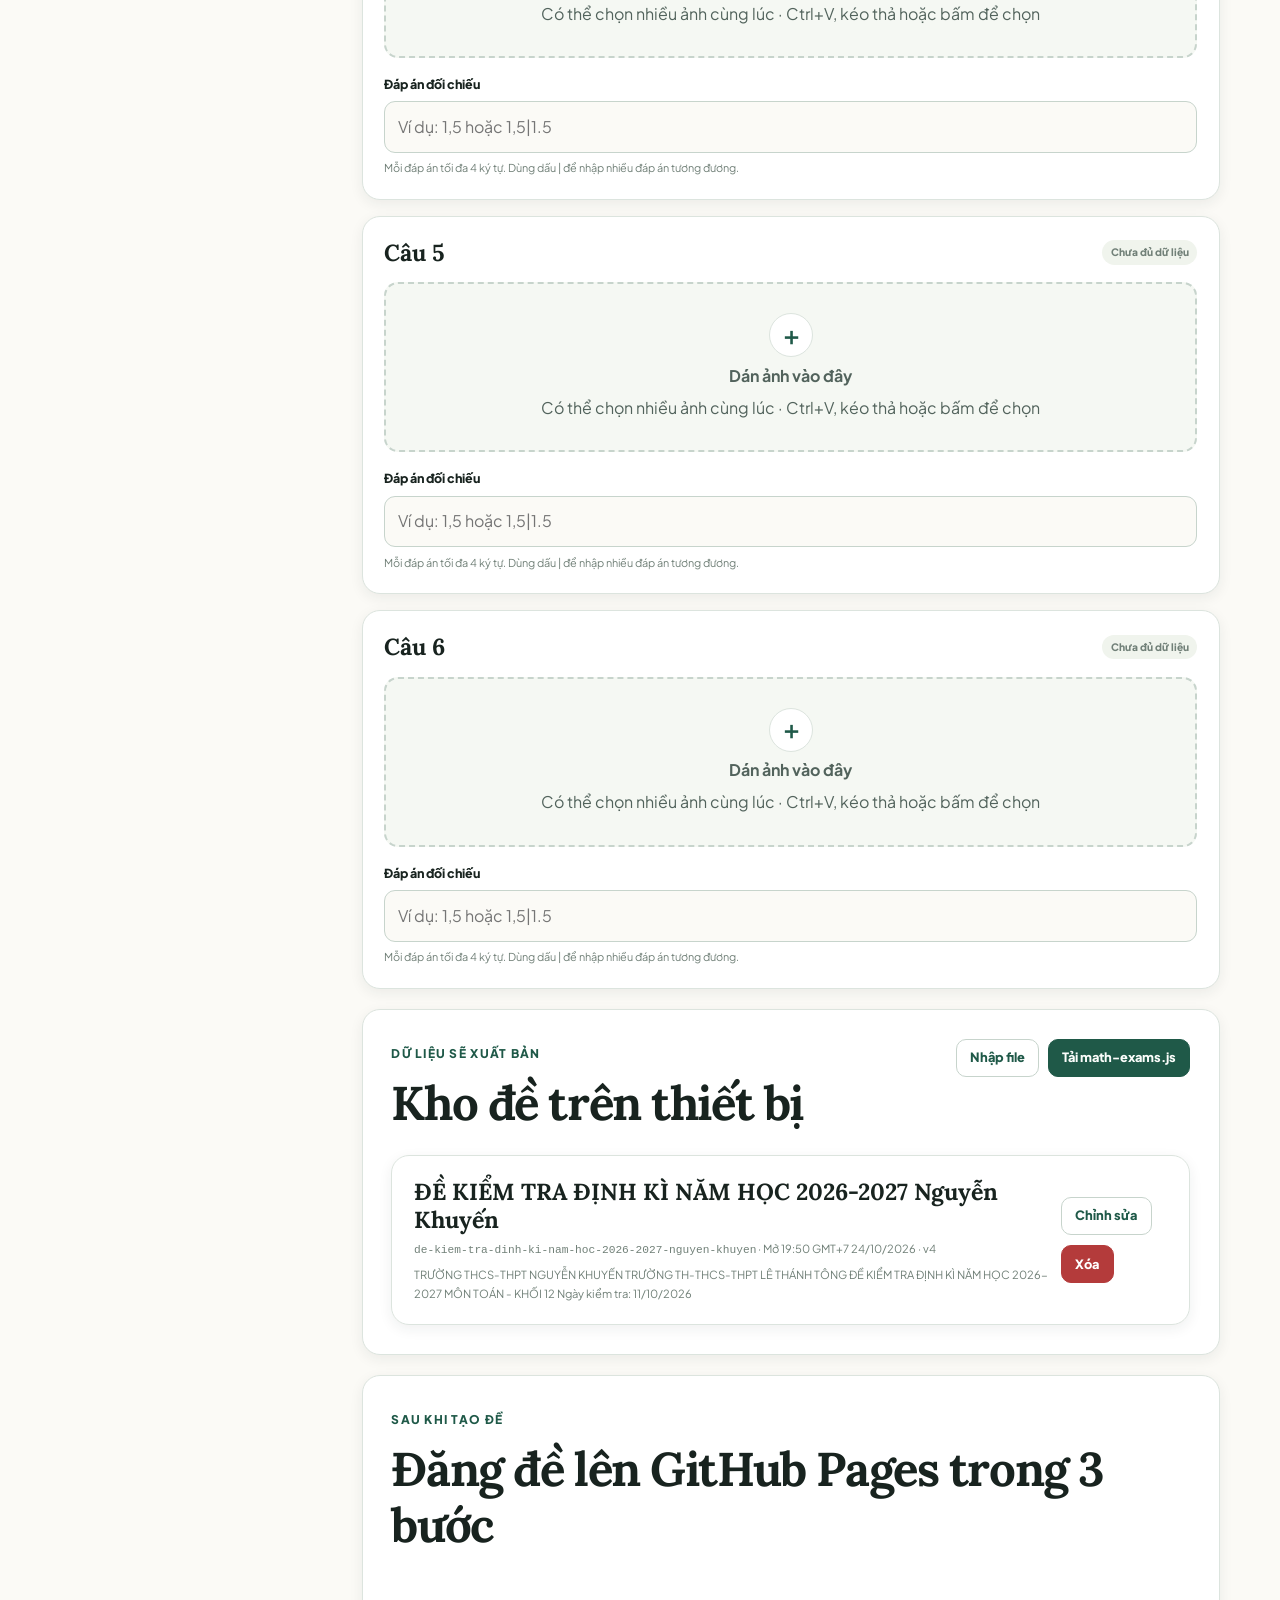
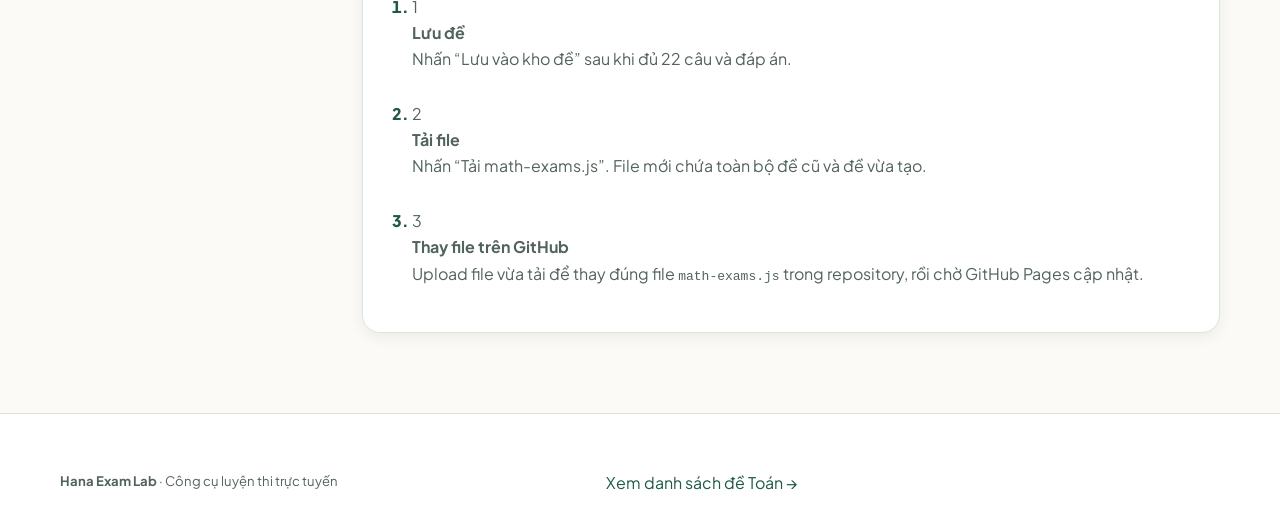
==== commit b8490be6: "Add files via upload" ====
--- a/create-math.html
+++ b/create-math.html
@@ -28,6 +28,7 @@
         <a href="index.html">Trang chủ</a>
         <a href="math.html">Đề Toán</a>
         <a href="physics.html">Đề Vật lý</a>
+        <a href="tests.html">Bài kiểm tra</a>
         <a class="active nav-creator-link" href="create.html" aria-current="page">Tạo đề</a>
       </nav>
       <div class="theme-switcher" aria-label="Chọn giao diện">
--- a/styles.css
+++ b/styles.css
@@ -3668,3 +3668,1062 @@
     box-shadow: none;
   }
 }
+
+/* =========================================================
+   Flexible tests — builder, email access and mixed questions
+   ========================================================= */
+
+.subject-grid-three {
+  grid-template-columns: repeat(3, minmax(0, 1fr));
+}
+
+.subject-grid-three .subject-card {
+  grid-template-columns: 68px minmax(0, 1fr);
+  gap: 1rem;
+  padding: clamp(1.15rem, 2vw, 1.55rem);
+}
+
+.subject-grid-three .subject-icon {
+  width: 62px;
+  height: 62px;
+  border-radius: 18px;
+  font-size: 2rem;
+}
+
+.subject-card-flexible::after {
+  background: color-mix(in srgb, var(--warning-soft) 72%, var(--primary-soft));
+}
+
+.subject-card-flexible .subject-icon {
+  color: var(--warning);
+  background: var(--warning-soft);
+}
+
+.subject-card-flexible .badge {
+  color: var(--warning);
+  background: var(--warning-soft);
+}
+
+input[type="email"],
+input[type="password"],
+input[type="url"],
+input[type="tel"] {
+  width: 100%;
+  min-height: 46px;
+  padding: .72rem .82rem;
+  color: var(--ink);
+  background: var(--bg);
+  border: 1px solid var(--border-strong);
+  border-radius: 11px;
+  transition: border-color .18s ease, box-shadow .18s ease, background .18s ease;
+}
+
+input[type="email"]:hover,
+input[type="password"]:hover,
+input[type="url"]:hover,
+input[type="tel"]:hover {
+  border-color: color-mix(in srgb, var(--primary) 45%, var(--border-strong));
+}
+
+input[type="email"]:focus,
+input[type="password"]:focus,
+input[type="url"]:focus,
+input[type="tel"]:focus {
+  outline: none;
+  background: var(--surface);
+  border-color: var(--primary);
+  box-shadow: 0 0 0 4px color-mix(in srgb, var(--primary-soft) 75%, transparent);
+}
+
+input[type="email"][aria-invalid="true"],
+input[type="password"][aria-invalid="true"],
+input[type="url"][aria-invalid="true"],
+input[type="tel"][aria-invalid="true"] {
+  border-color: var(--danger);
+}
+
+.flex-page-shell,
+.flex-builder-main,
+.flex-exam-main {
+  min-width: 0;
+}
+
+.flex-builder-layout {
+  display: grid;
+  grid-template-columns: 292px minmax(0, 1fr);
+  align-items: start;
+  gap: 1.35rem;
+  padding-block: 2rem 5rem;
+}
+
+.flex-builder-sidebar {
+  position: sticky;
+  top: 96px;
+  display: grid;
+  gap: 1rem;
+}
+
+.flex-builder-main,
+.flex-question-list,
+.flex-question-config,
+.flex-type-fields,
+.flex-statement-list,
+.flex-blank-list {
+  display: grid;
+  gap: 1rem;
+}
+
+.flex-add-question-panel {
+  display: grid;
+  gap: .85rem;
+  padding: 1rem;
+  background: color-mix(in srgb, var(--surface-soft) 70%, var(--surface));
+  border: 1px dashed var(--border-strong);
+  border-radius: var(--radius);
+}
+
+.flex-add-question-panel h2,
+.flex-add-question-panel h3,
+.flex-add-question-panel p {
+  margin: 0;
+}
+
+.flex-score-summary {
+  display: grid;
+  gap: .6rem;
+  margin: .8rem 0 0;
+  padding: 1rem;
+  background: var(--surface);
+  border: 1px solid var(--border);
+  border-radius: var(--radius);
+  box-shadow: var(--shadow-sm);
+  list-style: none;
+}
+
+.flex-score-summary > li {
+  display: flex;
+  align-items: center;
+  justify-content: space-between;
+  gap: .65rem;
+  padding: .5rem .6rem;
+  background: var(--surface-soft);
+  border-radius: 9px;
+}
+
+.flex-score-summary > li strong {
+  color: var(--primary);
+  font: 700 .95rem "Lora", serif;
+  font-variant-numeric: tabular-nums;
+}
+
+.flex-score-summary h2,
+.flex-score-summary h3 {
+  margin: 0;
+  font-size: 1.05rem;
+}
+
+.flex-total-row,
+.flex-score-row {
+  display: flex;
+  align-items: center;
+  justify-content: space-between;
+  gap: .75rem;
+  padding: .65rem .72rem;
+  color: var(--ink-soft);
+  background: var(--surface-soft);
+  border: 1px solid var(--border);
+  border-radius: 10px;
+  font-size: .75rem;
+  font-weight: 700;
+}
+
+.flex-total-row strong,
+.flex-score-row strong {
+  color: var(--primary);
+  font: 700 1rem "Lora", serif;
+  font-variant-numeric: tabular-nums;
+}
+
+.flex-total-row.is-essay strong,
+.flex-score-row.is-essay strong {
+  color: var(--warning);
+}
+
+.flex-total-row.is-overall,
+.flex-score-row.is-overall {
+  color: var(--hero-ink);
+  background: var(--primary);
+  border-color: var(--primary);
+}
+
+.flex-total-row.is-overall strong,
+.flex-score-row.is-overall strong {
+  color: inherit;
+}
+
+.flex-builder-actions,
+.flex-export-actions {
+  display: grid;
+  gap: .6rem;
+}
+
+.flex-builder-actions .btn,
+.flex-export-actions .btn {
+  width: 100%;
+}
+
+.flex-question-card,
+.flex-question {
+  position: relative;
+  display: grid;
+  gap: 1rem;
+  min-width: 0;
+  padding: clamp(1rem, 2.7vw, 1.4rem);
+  background: var(--surface);
+  border: 1px solid var(--border);
+  border-radius: var(--radius);
+  box-shadow: var(--shadow-sm);
+  scroll-margin-top: 155px;
+}
+
+.flex-question-card.is-complete {
+  border-color: color-mix(in srgb, var(--success) 46%, var(--border));
+}
+
+.flex-question-card.is-invalid,
+.flex-question.is-invalid {
+  border-color: color-mix(in srgb, var(--danger) 58%, var(--border));
+}
+
+.flex-question-toolbar,
+.flex-question-heading,
+.flex-card-heading {
+  display: flex;
+  align-items: center;
+  justify-content: space-between;
+  flex-wrap: wrap;
+  gap: .7rem;
+  padding-bottom: .8rem;
+  border-bottom: 1px solid var(--border);
+}
+
+.flex-question-toolbar h3,
+.flex-question-heading h2,
+.flex-question-heading h3,
+.flex-card-heading h3 {
+  margin: 0;
+}
+
+.flex-toolbar-actions,
+.flex-question-actions,
+.flex-mini-actions {
+  display: flex;
+  align-items: center;
+  flex-wrap: wrap;
+  gap: .42rem;
+}
+
+.flex-toolbar-actions .btn,
+.flex-question-actions .btn,
+.flex-mini-actions .btn {
+  min-height: 36px;
+  padding: .42rem .65rem;
+  font-size: .72rem;
+}
+
+.flex-type-badge,
+.flex-points-badge,
+.flex-question-index {
+  display: inline-flex;
+  min-height: 28px;
+  align-items: center;
+  justify-content: center;
+  padding: .28rem .62rem;
+  color: var(--primary);
+  background: var(--primary-soft);
+  border: 1px solid color-mix(in srgb, var(--primary) 22%, var(--border));
+  border-radius: 999px;
+  font-size: .66rem;
+  font-weight: 800;
+}
+
+.flex-type-badge[data-type="trueFalse"],
+.flex-type-badge.is-true-false {
+  color: var(--accent);
+  background: var(--accent-soft);
+}
+
+.flex-type-badge[data-type="fillBlank"],
+.flex-type-badge.is-fill-blank {
+  color: var(--warning);
+  background: var(--warning-soft);
+}
+
+.flex-type-badge[data-type="essay"],
+.flex-type-badge.is-essay {
+  color: var(--ink-soft);
+  background: var(--surface-strong);
+}
+
+.flex-points-field {
+  display: grid;
+  grid-template-columns: auto minmax(88px, 120px);
+  align-items: center;
+  gap: .55rem;
+}
+
+.flex-points-field label {
+  margin: 0;
+  font-size: .72rem;
+  font-weight: 800;
+}
+
+.flex-points-field input {
+  min-height: 40px;
+}
+
+.flex-question-meta {
+  display: flex;
+  align-items: center;
+  flex-wrap: wrap;
+  gap: .5rem;
+  color: var(--ink-faint);
+  font-size: .68rem;
+  font-weight: 700;
+}
+
+.flex-question-prompt,
+.flex-prompt {
+  margin: 0;
+  color: var(--ink);
+  white-space: pre-wrap;
+  overflow-wrap: anywhere;
+}
+
+.flex-question-prompt:empty,
+.flex-prompt:empty {
+  display: none;
+}
+
+.flex-type-selector,
+.flex-add-question,
+.flex-add-buttons {
+  display: grid;
+  grid-template-columns: repeat(5, minmax(0, 1fr));
+  gap: .55rem;
+}
+
+.flex-type-selector button,
+.flex-add-question button,
+.flex-add-buttons button {
+  min-height: 78px;
+  padding: .65rem .45rem;
+  color: var(--ink-soft);
+  background: var(--surface);
+  border: 1px solid var(--border);
+  border-radius: 12px;
+  font-size: .7rem;
+  font-weight: 800;
+  cursor: pointer;
+  transition: transform .18s ease, border-color .18s ease, background .18s ease;
+}
+
+.flex-type-selector button:hover,
+.flex-type-selector button.is-active,
+.flex-add-question button:hover,
+.flex-add-buttons button:hover {
+  color: var(--primary);
+  background: var(--primary-soft);
+  border-color: var(--primary);
+  transform: translateY(-2px);
+}
+
+.flex-type-selector button span,
+.flex-add-question button span,
+.flex-add-buttons button span {
+  display: block;
+  margin-bottom: .2rem;
+  font-size: 1.15rem;
+}
+
+.flex-option-list {
+  display: grid;
+  gap: .55rem;
+}
+
+.flex-option-row,
+.flex-statement-row,
+.flex-blank-row {
+  display: grid;
+  grid-template-columns: 38px minmax(0, 1fr) auto;
+  align-items: center;
+  gap: .55rem;
+  padding: .6rem;
+  background: var(--surface-soft);
+  border: 1px solid var(--border);
+  border-radius: 11px;
+}
+
+.flex-option-label,
+.flex-statement-label,
+.flex-blank-label {
+  display: grid;
+  width: 34px;
+  height: 34px;
+  place-items: center;
+  color: var(--primary);
+  background: var(--surface);
+  border: 1px solid var(--border);
+  border-radius: 9px;
+  font: 700 .78rem "Lora", serif;
+}
+
+.flex-answer-key {
+  padding: .8rem;
+  background: color-mix(in srgb, var(--primary-soft) 60%, var(--surface));
+  border: 1px solid color-mix(in srgb, var(--primary) 25%, var(--border));
+  border-radius: 12px;
+}
+
+.flex-image-gallery,
+.flex-media-grid {
+  display: grid;
+  grid-template-columns: repeat(auto-fit, minmax(min(100%, 230px), 1fr));
+  gap: .8rem;
+}
+
+.flex-image-item,
+.flex-media-item {
+  position: relative;
+  min-width: 0;
+  overflow: hidden;
+  background: var(--surface);
+  border: 1px solid var(--border);
+  border-radius: 13px;
+  box-shadow: var(--shadow-sm);
+}
+
+.flex-image-frame,
+.flex-media-frame {
+  display: grid;
+  width: 100%;
+  height: 260px;
+  place-items: center;
+  overflow: hidden;
+  padding: .5rem;
+  background: #fff;
+  border: 0;
+}
+
+.flex-image-frame img,
+.flex-media-frame img,
+.flex-image-item > img,
+.flex-media-item > img {
+  width: 100%;
+  height: 100%;
+  max-height: none;
+  object-fit: contain;
+  background: #fff;
+}
+
+.flex-image-actions,
+.flex-media-actions {
+  display: flex;
+  justify-content: center;
+  flex-wrap: wrap;
+  gap: .4rem;
+  padding: .55rem;
+  background: var(--surface-soft);
+  border-top: 1px solid var(--border);
+}
+
+.flex-image-actions .btn,
+.flex-media-actions .btn {
+  min-height: 34px;
+  padding: .38rem .58rem;
+  font-size: .68rem;
+}
+
+.flex-catalog {
+  display: grid;
+  grid-template-columns: repeat(2, minmax(0, 1fr));
+  gap: 1rem;
+}
+
+.flex-catalog-card {
+  display: grid;
+  gap: .75rem;
+  padding: 1.35rem;
+  background: var(--surface);
+  border: 1px solid var(--border);
+  border-radius: var(--radius);
+  box-shadow: var(--shadow-sm);
+}
+
+.flex-catalog-card h2,
+.flex-catalog-card h3,
+.flex-catalog-card p {
+  margin: 0;
+}
+
+.flex-catalog-meta {
+  display: flex;
+  flex-wrap: wrap;
+  gap: .45rem .9rem;
+  color: var(--ink-faint);
+  font-size: .7rem;
+  font-weight: 700;
+}
+
+.flex-lobby,
+.flex-result,
+.flex-state {
+  padding-block: clamp(2rem, 6vw, 4.5rem);
+}
+
+.flex-lobby-card,
+.flex-result-card,
+.flex-state-card {
+  max-width: 900px;
+  margin-inline: auto;
+  padding: clamp(1.25rem, 4vw, 2.2rem);
+  background: var(--surface);
+  border: 1px solid var(--border);
+  border-radius: var(--radius-lg);
+  box-shadow: var(--shadow);
+}
+
+.flex-lobby-grid {
+  display: grid;
+  grid-template-columns: minmax(0, 1fr) minmax(270px, .82fr);
+  align-items: start;
+  gap: 1.25rem;
+}
+
+.flex-access-panel,
+.flex-otp-panel {
+  display: grid;
+  gap: .8rem;
+  padding: 1rem;
+  background: var(--surface-soft);
+  border: 1px solid var(--border);
+  border-radius: 14px;
+}
+
+.flex-access-panel h2,
+.flex-access-panel h3,
+.flex-otp-panel h2,
+.flex-otp-panel h3 {
+  margin: 0;
+  font-size: 1.05rem;
+}
+
+.flex-otp-grid {
+  display: grid;
+  grid-template-columns: minmax(0, 1fr) auto;
+  align-items: end;
+  gap: .65rem;
+}
+
+.flex-otp-code {
+  letter-spacing: .22em;
+  text-align: center;
+  text-transform: uppercase;
+  font: 800 1.15rem "Plus Jakarta Sans", sans-serif;
+}
+
+.flex-otp-status,
+.flex-submit-status,
+.flex-backend-status {
+  margin: 0;
+  padding: .65rem .75rem;
+  color: var(--ink-soft);
+  background: var(--surface);
+  border: 1px solid var(--border);
+  border-radius: 10px;
+  font-size: .7rem;
+}
+
+.flex-otp-status.is-success,
+.flex-submit-status.is-success,
+.flex-backend-status.is-success {
+  color: var(--success);
+  background: var(--success-soft);
+  border-color: color-mix(in srgb, var(--success) 35%, var(--border));
+}
+
+.flex-otp-status.is-error,
+.flex-submit-status.is-error,
+.flex-backend-status.is-error {
+  color: var(--danger);
+  background: var(--danger-soft);
+  border-color: color-mix(in srgb, var(--danger) 35%, var(--border));
+}
+
+.flex-privacy-consent,
+.flex-checkbox-row {
+  display: flex;
+  align-items: flex-start;
+  gap: .62rem;
+  color: var(--ink-soft);
+  font-size: .72rem;
+  cursor: pointer;
+}
+
+.flex-privacy-consent input,
+.flex-checkbox-row input {
+  width: 18px;
+  height: 18px;
+  flex: 0 0 18px;
+  margin-top: .12rem;
+  accent-color: var(--primary);
+}
+
+.classic-public-consent {
+  display: flex;
+  align-items: flex-start;
+  gap: 0.7rem;
+  margin: 0.35rem 0 0.25rem;
+  padding: 0.85rem 0.95rem;
+  border: 1px solid var(--border);
+  border-radius: 0.8rem;
+  background: var(--surface-soft);
+  color: var(--ink);
+  font-size: 0.92rem;
+  line-height: 1.5;
+  cursor: pointer;
+}
+
+.classic-public-consent input {
+  width: 1.1rem;
+  height: 1.1rem;
+  margin-top: 0.15rem;
+  flex: 0 0 auto;
+  accent-color: var(--primary);
+}
+
+.public-results-panel {
+  margin-top: 1rem;
+}
+
+.public-result-name-row {
+  display: flex;
+  align-items: center;
+  gap: 0.6rem;
+}
+
+.public-result-name-row h3 {
+  margin: 0;
+}
+
+.public-result-rank {
+  display: inline-flex;
+  align-items: center;
+  justify-content: center;
+  min-width: 2.1rem;
+  min-height: 2.1rem;
+  padding: 0.2rem 0.45rem;
+  border-radius: 999px;
+  background: var(--accent-soft);
+  color: var(--primary);
+  font-weight: 800;
+  font-size: 0.8rem;
+}
+
+.public-result-sync-status {
+  margin: 0;
+  padding: 0.8rem 1rem;
+  border: 1px solid var(--border);
+  border-radius: 0.75rem;
+  background: var(--surface);
+  color: var(--ink-soft);
+  text-align: center;
+}
+
+.flex-preview-notice {
+  padding: .8rem 1rem;
+  color: var(--warning);
+  background: var(--warning-soft);
+  border: 1px solid color-mix(in srgb, var(--warning) 34%, var(--border));
+  border-radius: 12px;
+  font-size: .75rem;
+  font-weight: 700;
+}
+
+.flex-exam-layout {
+  display: grid;
+  grid-template-columns: 220px minmax(0, 1fr);
+  align-items: start;
+  gap: 1.2rem;
+  padding-block: 1.2rem 4rem;
+}
+
+.flex-question-nav {
+  position: sticky;
+  top: 148px;
+  display: grid;
+  gap: .7rem;
+  padding: 1rem;
+  background: var(--surface);
+  border: 1px solid var(--border);
+  border-radius: var(--radius);
+  box-shadow: var(--shadow-sm);
+}
+
+.flex-question-nav-grid {
+  display: grid;
+  grid-template-columns: repeat(4, minmax(0, 1fr));
+  gap: .35rem;
+}
+
+.flex-question-nav a,
+.flex-question-nav button {
+  display: grid;
+  aspect-ratio: 1;
+  place-items: center;
+  color: var(--ink-soft);
+  background: var(--bg);
+  border: 1px solid var(--border);
+  border-radius: 8px;
+  font-size: .68rem;
+  font-weight: 800;
+}
+
+.flex-question-nav .is-complete {
+  color: var(--hero-ink);
+  background: var(--primary);
+  border-color: var(--primary);
+}
+
+.flex-choice-grid {
+  display: grid;
+  grid-template-columns: repeat(2, minmax(0, 1fr));
+  gap: .65rem;
+}
+
+.flex-choice-option,
+.flex-truth-option {
+  position: relative;
+  display: flex;
+  min-height: 50px;
+  align-items: center;
+  gap: .65rem;
+  padding: .7rem .8rem;
+  color: var(--ink-soft);
+  background: var(--bg);
+  border: 1px solid var(--border-strong);
+  border-radius: 11px;
+  font-weight: 700;
+  cursor: pointer;
+}
+
+.flex-choice-option input,
+.flex-truth-option input {
+  width: 18px;
+  height: 18px;
+  flex: 0 0 18px;
+  accent-color: var(--primary);
+}
+
+.flex-choice-option:has(input:checked),
+.flex-truth-option:has(input:checked) {
+  color: var(--primary);
+  background: var(--primary-soft);
+  border-color: var(--primary);
+}
+
+.flex-tf-list,
+.flex-fill-grid {
+  display: grid;
+  gap: .65rem;
+}
+
+.flex-tf-row,
+.flex-fill-row {
+  display: grid;
+  grid-template-columns: minmax(0, 1fr) minmax(180px, auto);
+  align-items: center;
+  gap: .8rem;
+  padding: .75rem;
+  background: var(--surface-soft);
+  border: 1px solid var(--border);
+  border-radius: 11px;
+}
+
+.flex-tf-row p,
+.flex-fill-row p {
+  margin: 0;
+  color: var(--ink);
+}
+
+.flex-truth-options {
+  display: grid;
+  grid-template-columns: repeat(2, minmax(78px, 1fr));
+  gap: .45rem;
+}
+
+.flex-short-answer,
+.flex-fill-answer {
+  max-width: 520px;
+}
+
+.flex-essay textarea,
+textarea.flex-essay {
+  min-height: 220px;
+}
+
+.flex-char-count {
+  display: block;
+  margin-top: .32rem;
+  color: var(--ink-faint);
+  font-size: .65rem;
+  text-align: right;
+}
+
+.flex-pending-submit,
+.flex-submit-retry {
+  display: grid;
+  gap: .75rem;
+  margin-top: 1rem;
+  padding: 1rem;
+  color: var(--warning);
+  background: var(--warning-soft);
+  border: 1px solid color-mix(in srgb, var(--warning) 34%, var(--border));
+  border-radius: 12px;
+}
+
+.flex-result-grid {
+  display: grid;
+  grid-template-columns: repeat(3, minmax(0, 1fr));
+  gap: .8rem;
+  margin-block: 1rem;
+}
+
+.flex-result-stat,
+.flex-result-grid > article,
+.flex-result-grid > div {
+  display: grid;
+  gap: .2rem;
+  padding: 1rem;
+  background: var(--surface-soft);
+  border: 1px solid var(--border);
+  border-radius: 12px;
+  text-align: center;
+}
+
+.flex-result-stat strong,
+.flex-result-grid > article strong,
+.flex-result-grid > div strong {
+  color: var(--primary);
+  font: 700 1.35rem "Lora", serif;
+}
+
+.flex-result-stat small,
+.flex-result-grid > article small,
+.flex-result-grid > div small {
+  color: var(--ink-faint);
+}
+
+.flex-history {
+  display: grid;
+  gap: .8rem;
+  margin-top: 1.2rem;
+}
+
+.flex-history-header {
+  display: flex;
+  align-items: center;
+  justify-content: space-between;
+  flex-wrap: wrap;
+  gap: .7rem;
+}
+
+.flex-history-list {
+  display: grid;
+  gap: .55rem;
+  margin: 0;
+  padding: 0;
+  list-style: none;
+}
+
+.flex-history-item {
+  display: grid;
+  grid-template-columns: minmax(0, 1fr) auto;
+  align-items: center;
+  gap: .8rem;
+  padding: .8rem;
+  background: var(--surface-soft);
+  border: 1px solid var(--border);
+  border-radius: 11px;
+}
+
+.flex-history-item p,
+.flex-history-item small {
+  margin: 0;
+}
+
+.flex-history-score {
+  color: var(--primary);
+  font: 700 1.05rem "Lora", serif;
+  white-space: nowrap;
+}
+
+@media (max-width: 1100px) {
+  .subject-grid-three {
+    grid-template-columns: repeat(2, minmax(0, 1fr));
+  }
+
+  .subject-grid-three .subject-card-flexible {
+    grid-column: 1 / -1;
+  }
+
+  .flex-builder-layout {
+    grid-template-columns: 250px minmax(0, 1fr);
+  }
+
+  .flex-type-selector,
+  .flex-add-question,
+  .flex-add-buttons {
+    grid-template-columns: repeat(3, minmax(0, 1fr));
+  }
+}
+
+@media (max-width: 900px) {
+  .flex-builder-layout,
+  .flex-exam-layout,
+  .flex-lobby-grid {
+    grid-template-columns: 1fr;
+  }
+
+  .flex-builder-sidebar,
+  .flex-question-nav {
+    position: static;
+  }
+
+  .flex-score-summary {
+    grid-template-columns: repeat(3, minmax(0, 1fr));
+  }
+
+  .flex-score-summary h2,
+  .flex-score-summary h3,
+  .flex-score-summary .flex-builder-actions,
+  .flex-score-summary .flex-export-actions {
+    grid-column: 1 / -1;
+  }
+
+  .flex-question-nav-grid {
+    grid-template-columns: repeat(8, minmax(0, 1fr));
+  }
+}
+
+@media (max-width: 780px) {
+  .subject-grid-three {
+    grid-template-columns: 1fr;
+  }
+
+  .subject-grid-three .subject-card-flexible {
+    grid-column: auto;
+  }
+
+  .flex-catalog,
+  .flex-choice-grid,
+  .flex-result-grid {
+    grid-template-columns: 1fr;
+  }
+
+  .flex-question-toolbar,
+  .flex-question-heading,
+  .flex-card-heading {
+    align-items: flex-start;
+  }
+
+  .flex-score-summary {
+    grid-template-columns: 1fr;
+  }
+
+  .flex-score-summary h2,
+  .flex-score-summary h3,
+  .flex-score-summary .flex-builder-actions,
+  .flex-score-summary .flex-export-actions {
+    grid-column: auto;
+  }
+
+  .flex-tf-row,
+  .flex-fill-row {
+    grid-template-columns: 1fr;
+  }
+}
+
+@media (max-width: 600px) {
+  .subject-grid-three .subject-card {
+    grid-template-columns: 1fr;
+  }
+
+  .subject-grid-three .subject-icon {
+    width: 54px;
+    height: 54px;
+  }
+
+  .flex-type-selector,
+  .flex-add-question,
+  .flex-add-buttons {
+    grid-template-columns: repeat(2, minmax(0, 1fr));
+  }
+
+  .flex-option-row,
+  .flex-statement-row,
+  .flex-blank-row {
+    grid-template-columns: 34px minmax(0, 1fr);
+  }
+
+  .flex-option-row > :last-child,
+  .flex-statement-row > :last-child,
+  .flex-blank-row > :last-child {
+    grid-column: 1 / -1;
+  }
+
+  .flex-otp-grid {
+    grid-template-columns: 1fr;
+  }
+
+  .flex-otp-grid .btn {
+    width: 100%;
+  }
+
+  .flex-question-nav-grid {
+    grid-template-columns: repeat(6, minmax(0, 1fr));
+  }
+
+  .flex-image-frame,
+  .flex-media-frame {
+    height: 230px;
+  }
+
+  .flex-history-item {
+    grid-template-columns: 1fr;
+  }
+}
+
+@media print {
+  .flex-builder-sidebar,
+  .flex-question-nav,
+  .flex-toolbar-actions,
+  .flex-question-actions,
+  .flex-access-panel,
+  .flex-otp-panel,
+  .flex-submit-retry,
+  .flex-history {
+    display: none !important;
+  }
+
+  .flex-exam-layout,
+  .flex-builder-layout {
+    display: block;
+  }
+
+  .flex-question,
+  .flex-question-card {
+    break-inside: avoid;
+    box-shadow: none;
+  }
+}
